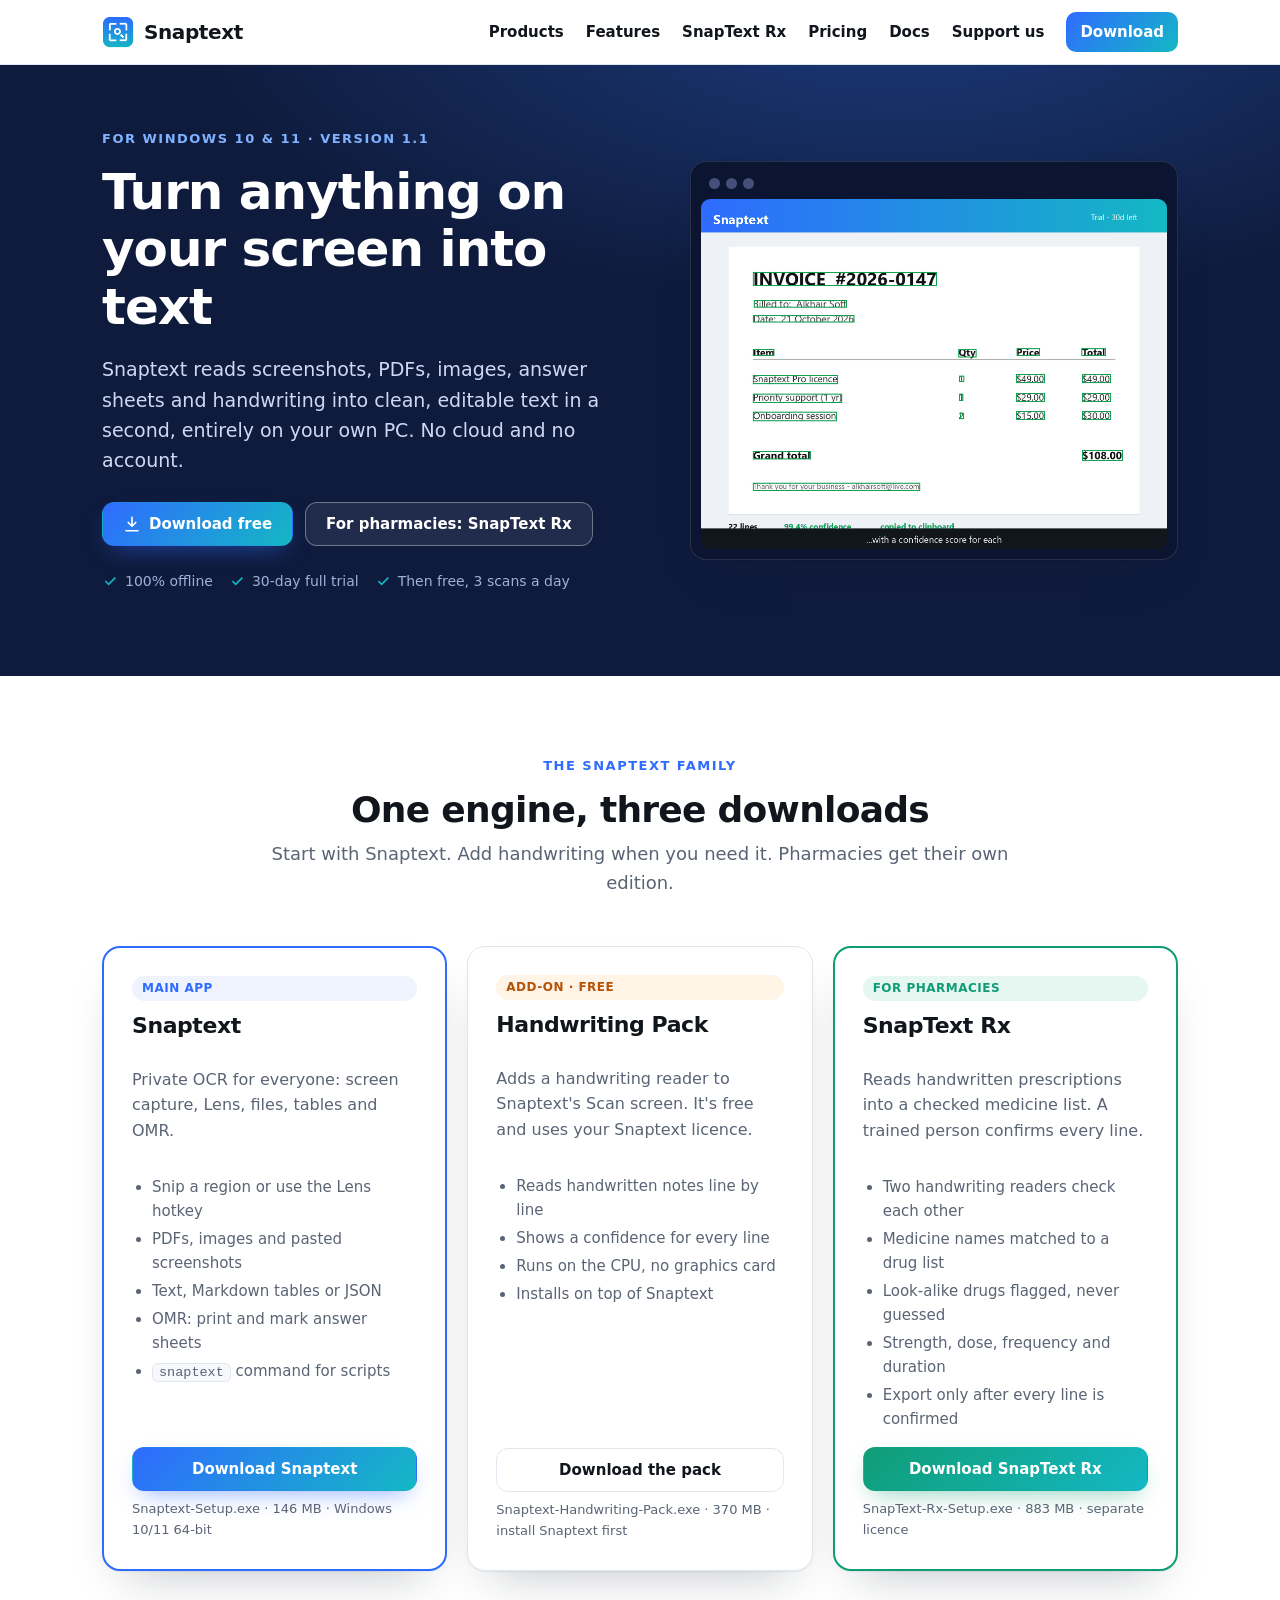
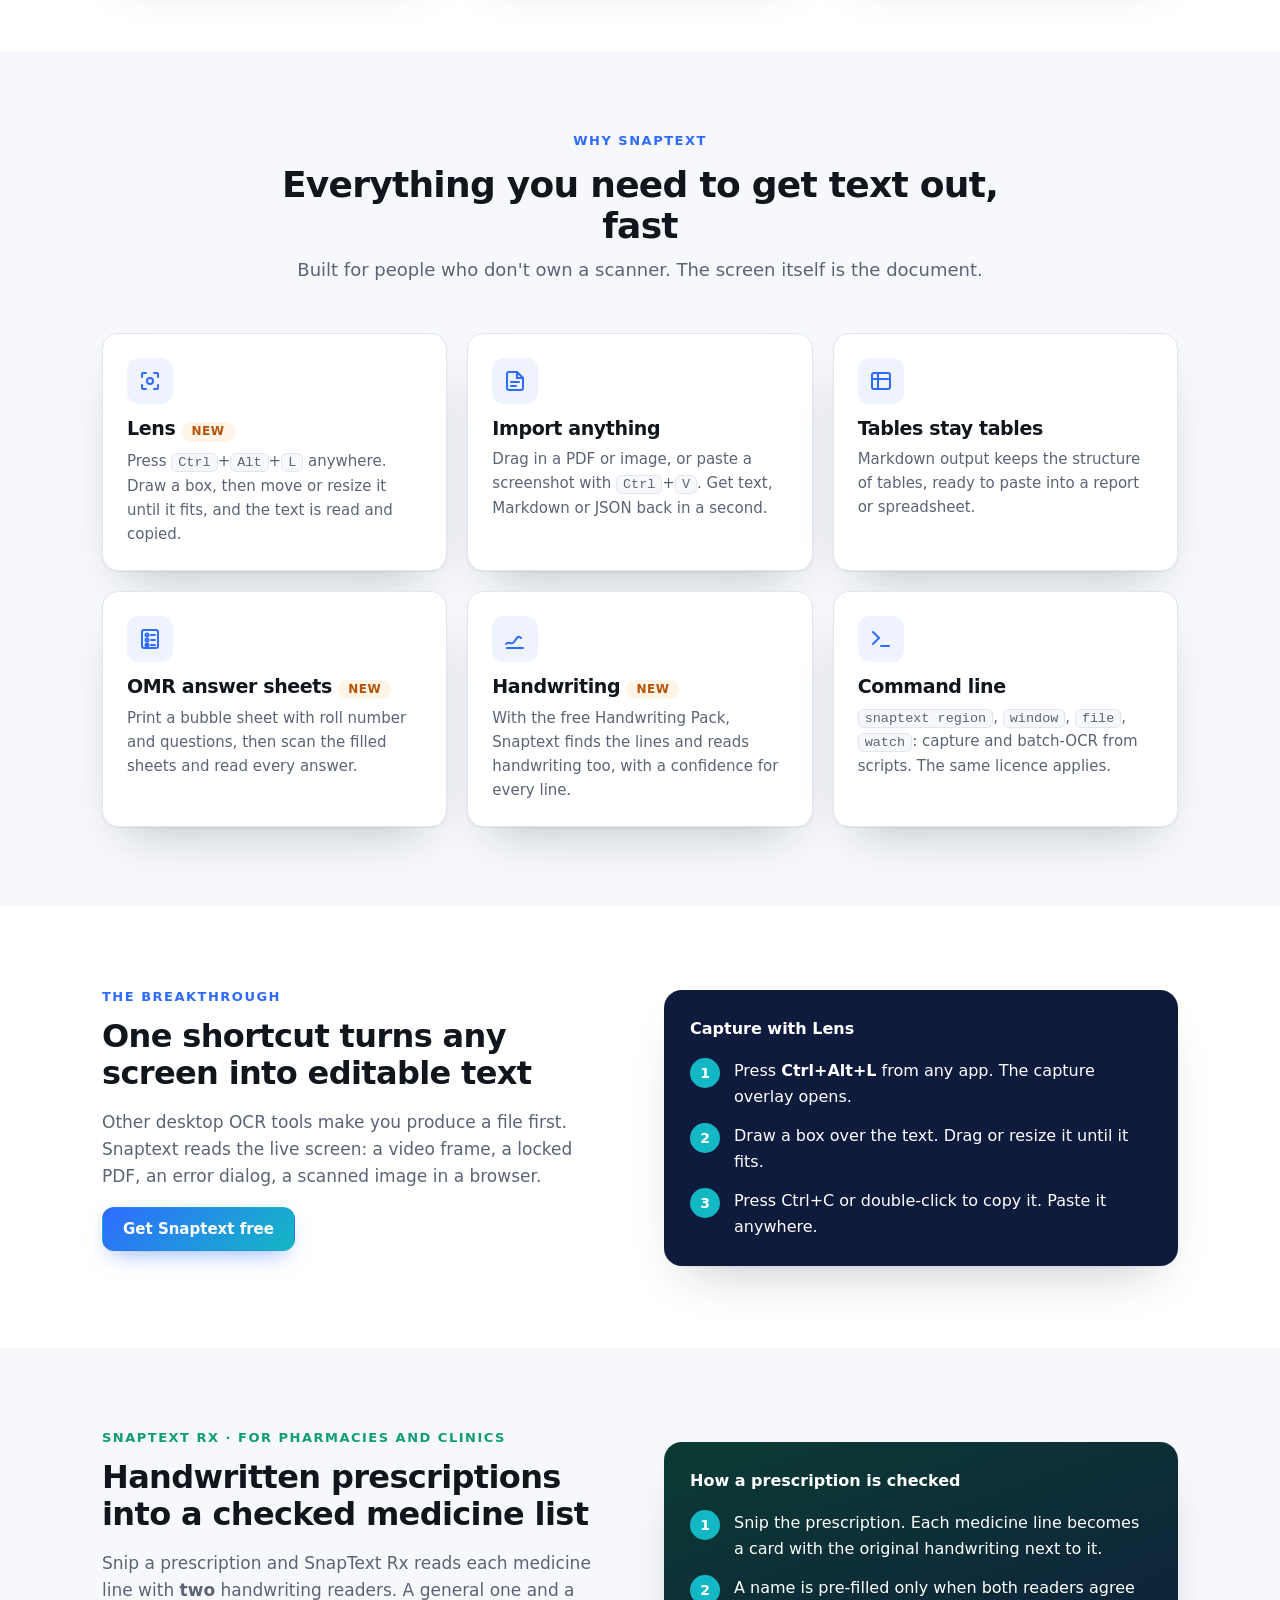
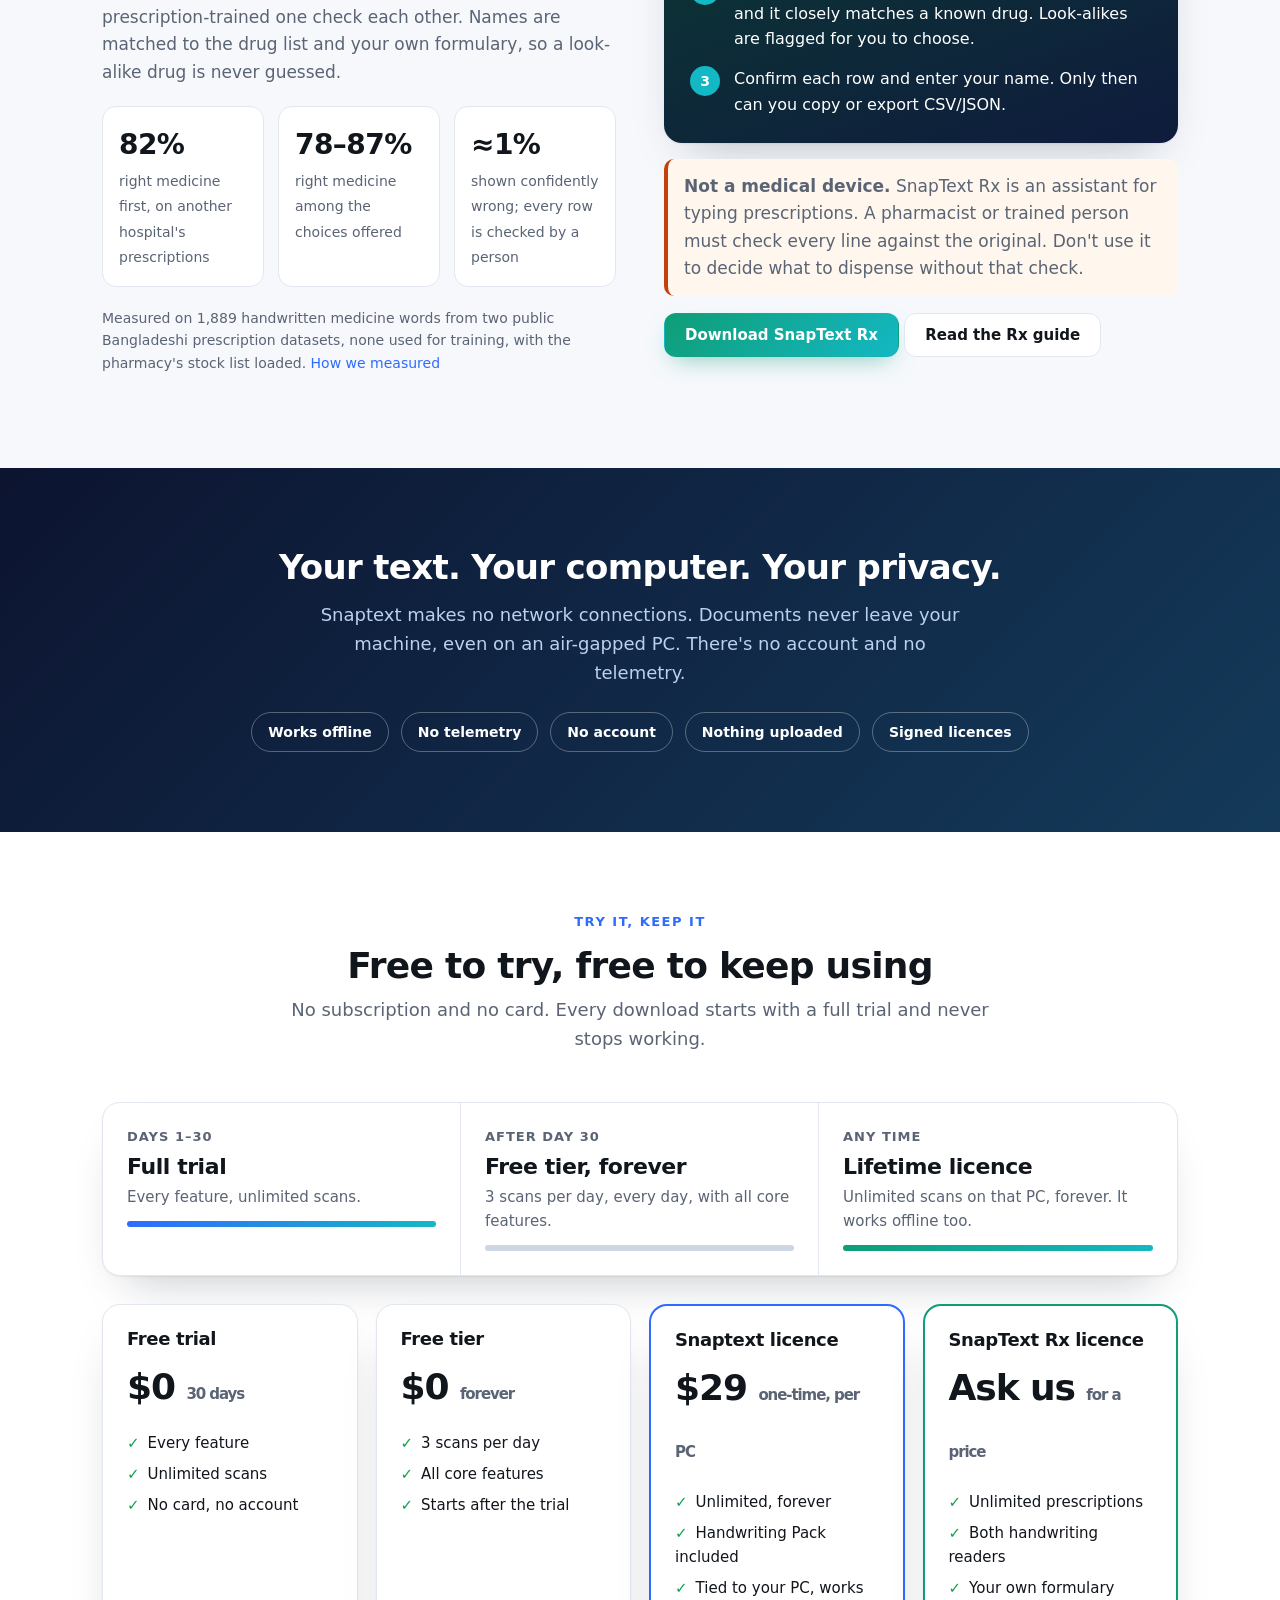
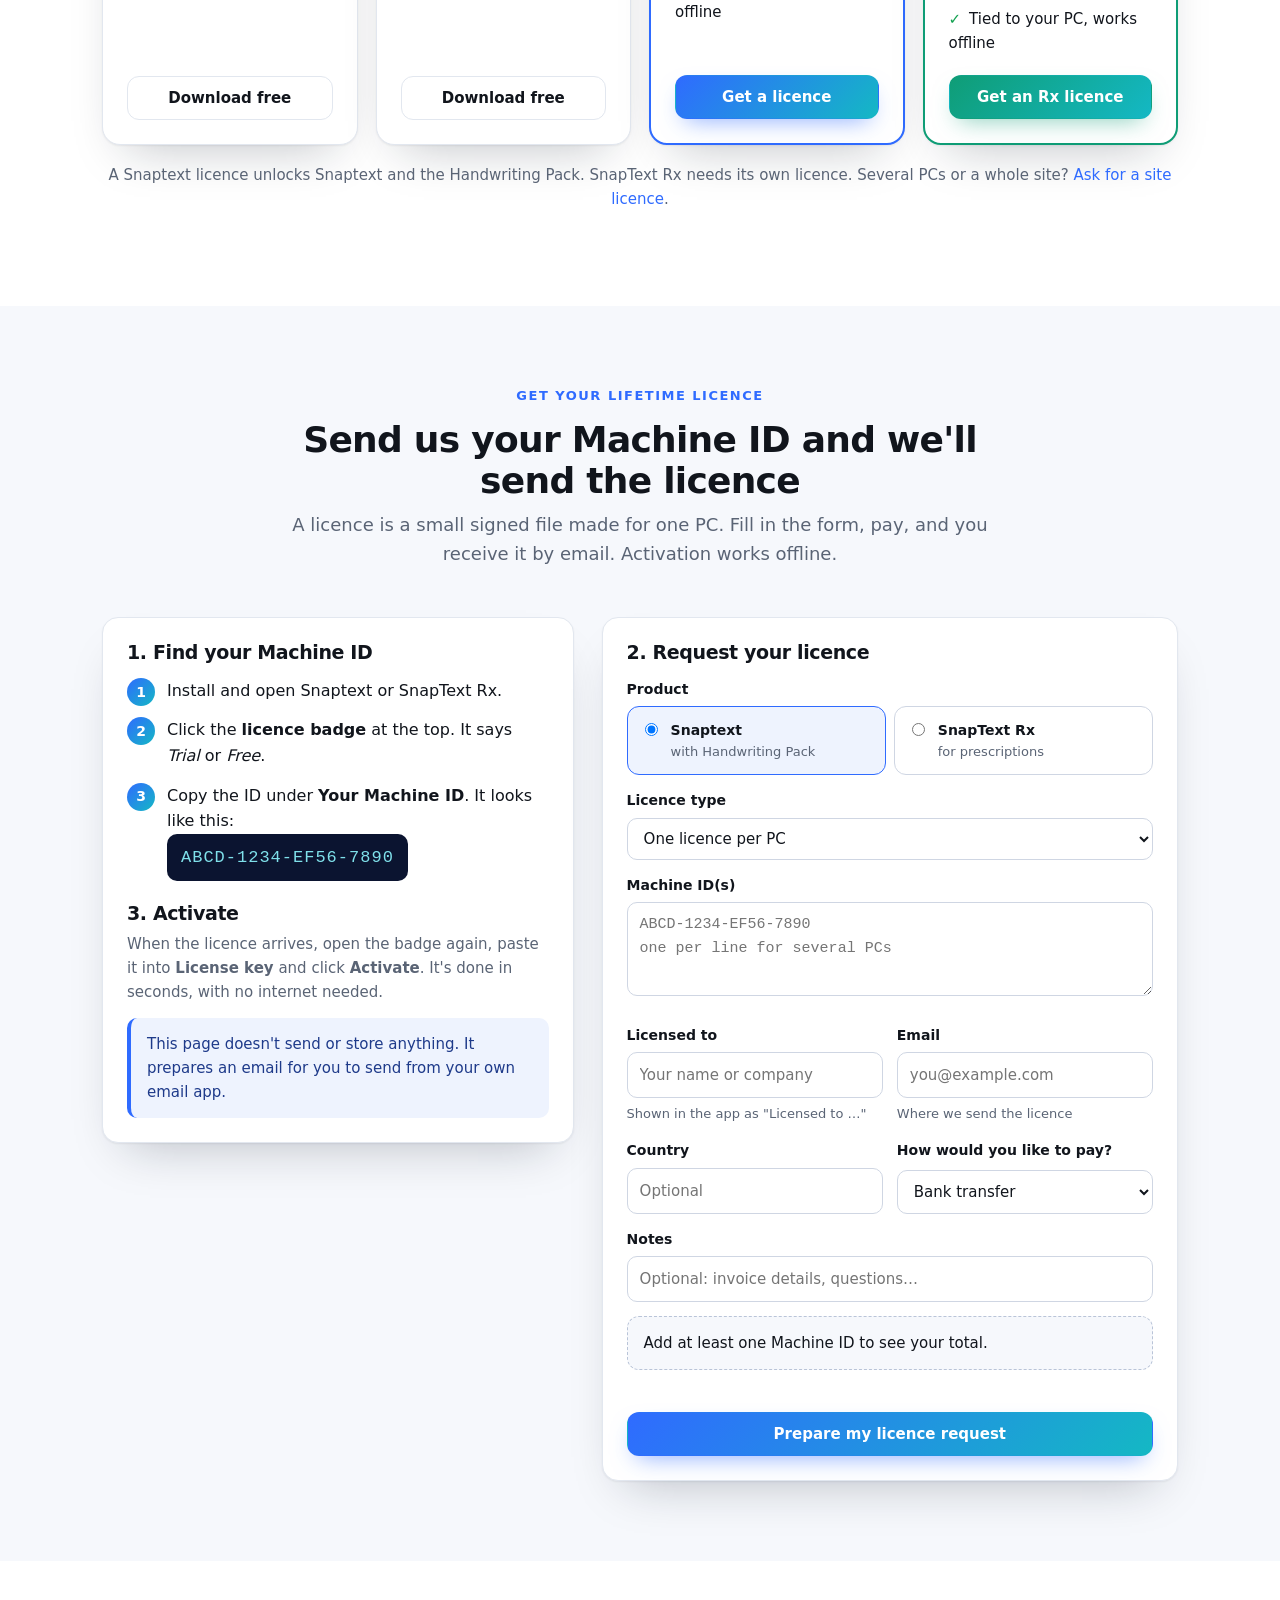
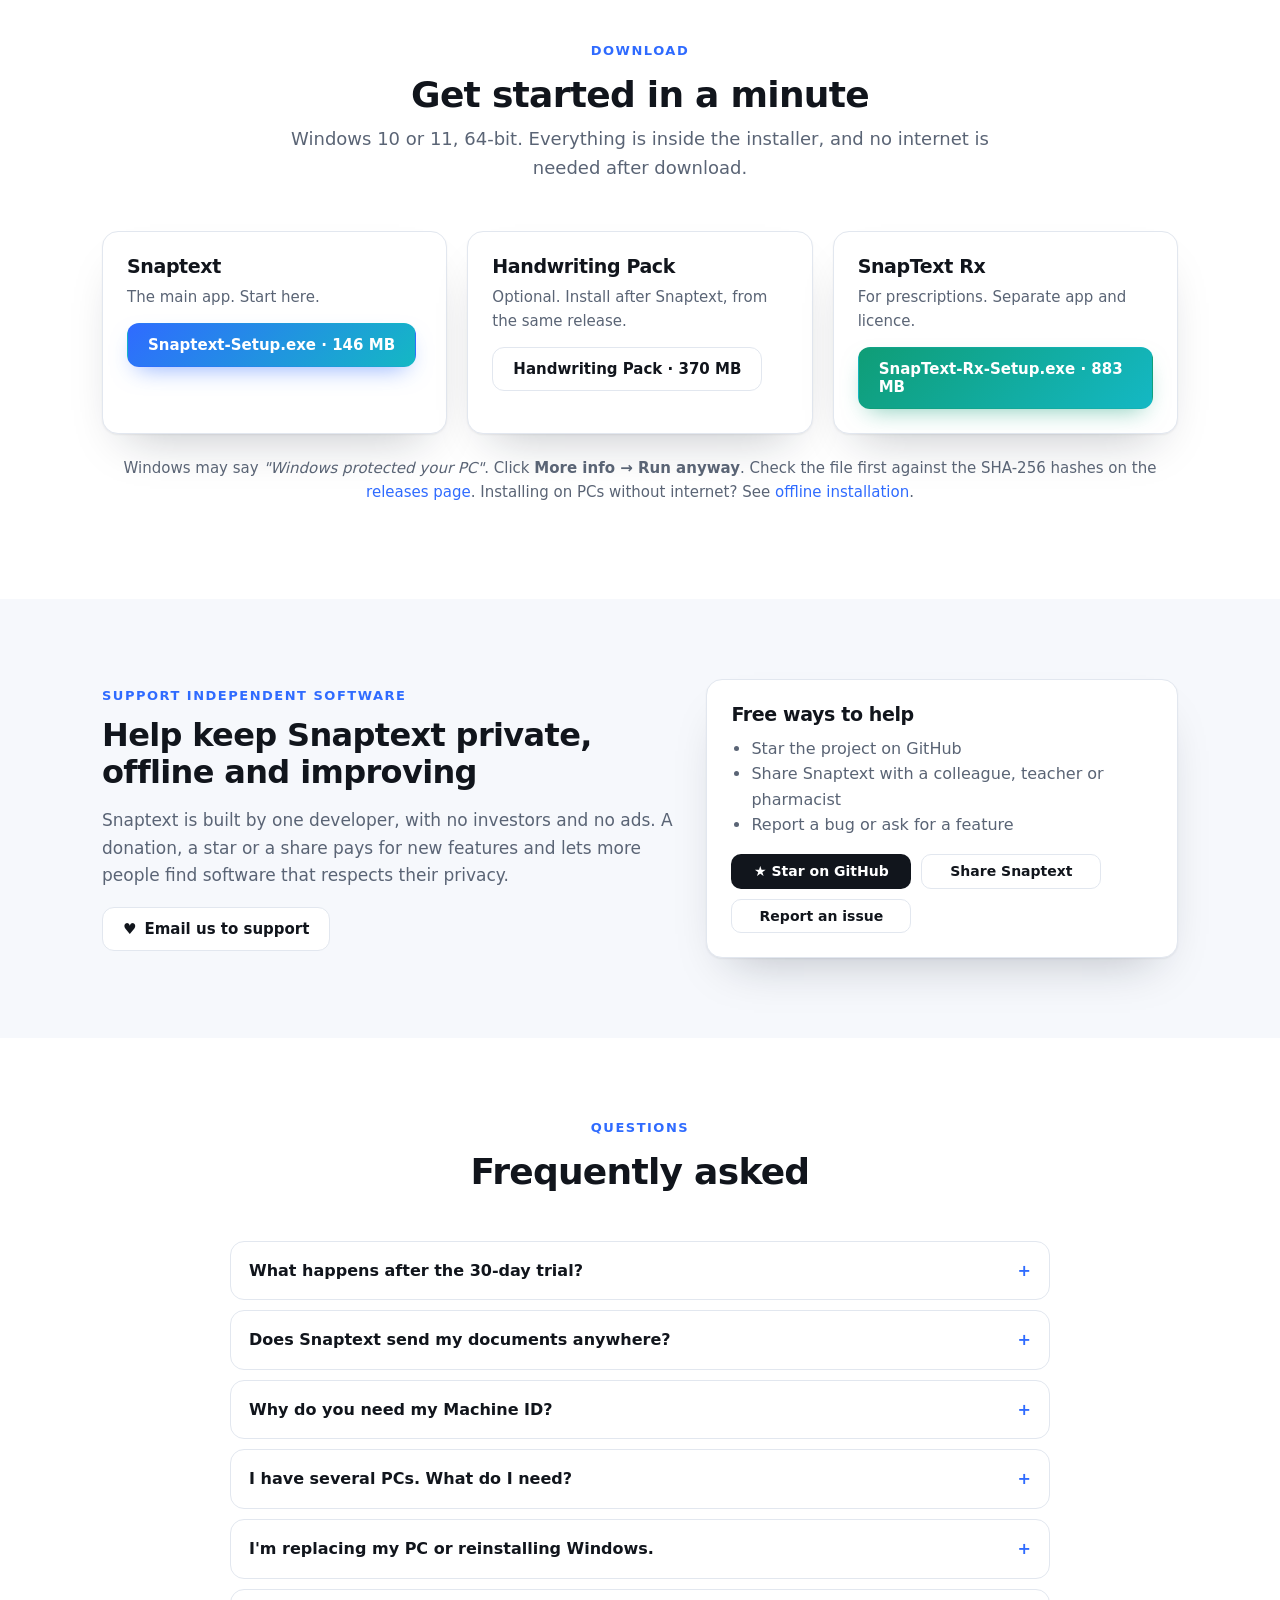
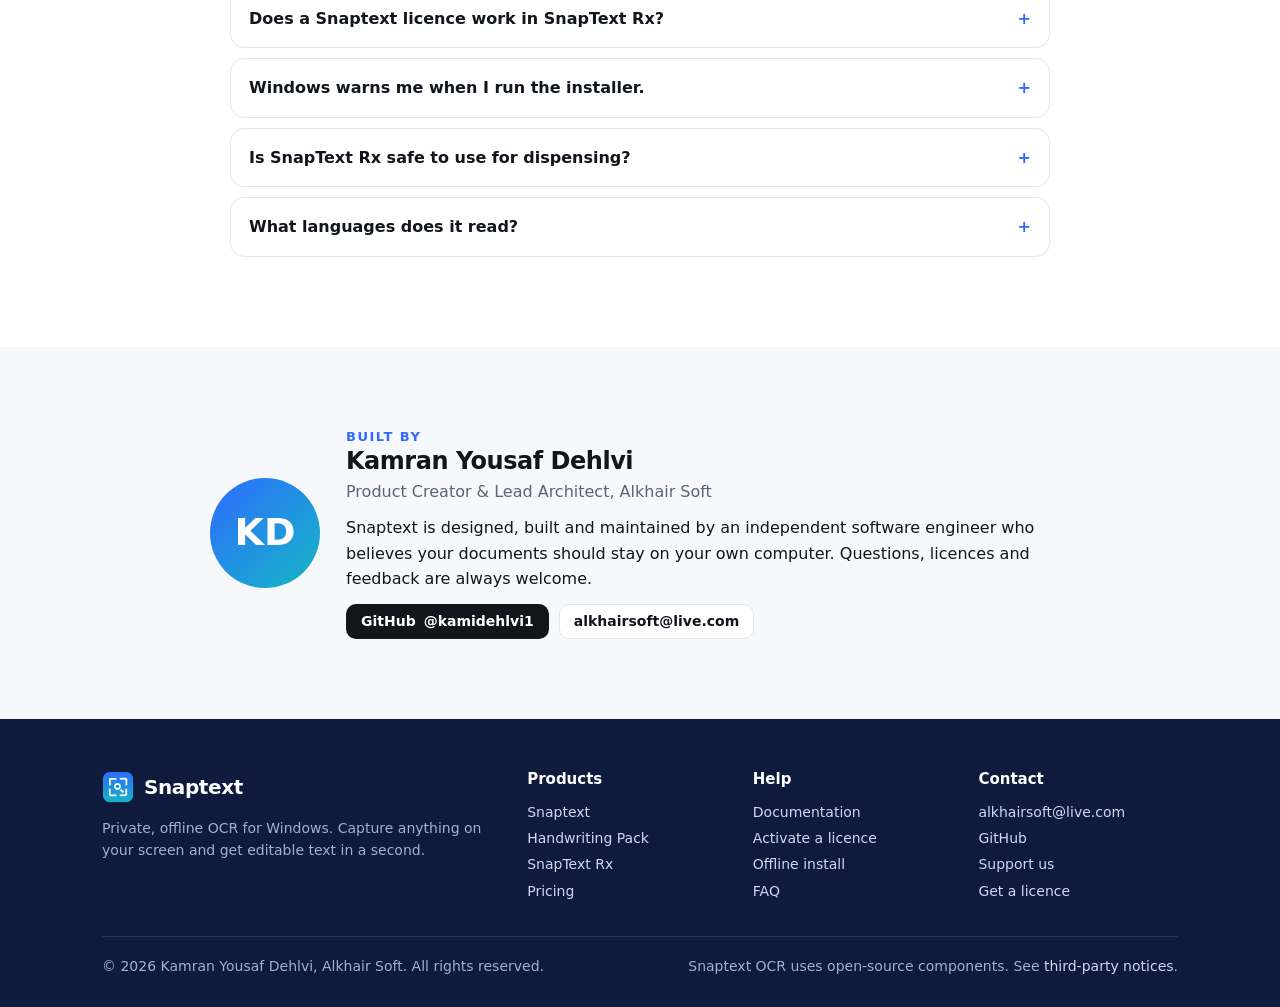
==== index.html @ 280b3de2 "Snaptext website: products, documentation, licence requests, downloads" ====
<!doctype html>
<html lang="en">
<head>
<meta charset="utf-8">
<meta name="viewport" content="width=device-width, initial-scale=1">
<title>Snaptext — Private, offline OCR for Windows | Lens, OMR, handwriting &amp; SnapText Rx</title>
<meta name="description" content="Snaptext turns anything on your screen into text, completely offline. Lens capture, PDF and image OCR, OMR answer sheets, handwriting, and SnapText Rx for handwritten prescriptions. 30-day free trial, then free forever at 3 scans a day.">
<meta name="keywords" content="offline OCR, Windows OCR, screen OCR, screenshot to text, OMR software, handwriting OCR, prescription OCR, pharmacy, Snaptext">
<meta name="author" content="Kamran Yousaf Dehlvi, Alkhair Soft">
<link rel="canonical" href="https://kamidehlvi1.github.io/snaptext/">
<meta property="og:type" content="website">
<meta property="og:title" content="Snaptext — Private, offline OCR for Windows">
<meta property="og:description" content="Capture anything on your screen and get editable text in a second. 100% on your PC. Free to try.">
<meta property="og:image" content="https://kamidehlvi1.github.io/snaptext/assets/snaptext.png">
<meta property="og:url" content="https://kamidehlvi1.github.io/snaptext/">
<meta name="twitter:card" content="summary">
<meta name="theme-color" content="#0f1b3d">
<link rel="icon" href="assets/snaptext.png">
<link rel="stylesheet" href="assets/site.css?v=1.1.0">
<script type="application/ld+json">
{"@context":"https://schema.org","@type":"SoftwareApplication","name":"Snaptext",
 "operatingSystem":"Windows 10, Windows 11","applicationCategory":"BusinessApplication",
 "description":"Private, offline OCR for Windows: screen capture, Lens, PDF and image OCR, OMR answer sheets and handwriting.",
 "offers":[{"@type":"Offer","price":"0","priceCurrency":"USD","description":"30-day trial, then 3 scans per day free"},
           {"@type":"Offer","price":"29","priceCurrency":"USD","description":"Lifetime licence for one PC"}],
 "author":{"@type":"Person","name":"Kamran Yousaf Dehlvi","email":"alkhairsoft@live.com"},
 "publisher":{"@type":"Organization","name":"Alkhair Soft"}}
</script>
<script src="assets/site.js?v=1.1.0" defer></script>
</head>
<body>

<nav class="top">
  <div class="wrap">
    <a class="brand" href="#top"><img src="assets/snaptext.png" alt="">Snaptext</a>
    <button class="menu" aria-expanded="false" aria-label="Menu">Menu</button>
    <div class="links">
      <a href="#products">Products</a>
      <a href="#features">Features</a>
      <a href="#rx">SnapText Rx</a>
      <a href="#pricing">Pricing</a>
      <a href="docs.html">Docs</a>
      <a href="#support">Support us</a>
      <a class="cta" href="#download">Download</a>
    </div>
  </div>
</nav>

<header class="hero" id="top">
  <div class="wrap">
    <div>
      <div class="eyebrow">For Windows 10 &amp; 11 · Version 1.1</div>
      <h1>Turn anything on your screen into text</h1>
      <p class="lead">Snaptext reads screenshots, PDFs, images, answer sheets and handwriting into clean, editable text in a second, entirely on your own PC. No cloud and no account.</p>
      <div class="cta-row">
        <a class="btn primary" data-dl="Snaptext-Setup.exe" href="#download">
          <svg viewBox="0 0 24 24" fill="none" stroke="currentColor" stroke-width="2.2" stroke-linecap="round" stroke-linejoin="round"><path d="M12 3v12m0 0l-5-5m5 5l5-5M4 21h16"/></svg>
          Download free</a>
        <a class="btn ghost" href="#rx">For pharmacies: SnapText Rx</a>
      </div>
      <div class="chips">
        <span><svg viewBox="0 0 24 24" fill="none" stroke="currentColor" stroke-width="2.4"><path d="M5 12l5 5L20 7"/></svg>100% offline</span>
        <span><svg viewBox="0 0 24 24" fill="none" stroke="currentColor" stroke-width="2.4"><path d="M5 12l5 5L20 7"/></svg>30-day full trial</span>
        <span><svg viewBox="0 0 24 24" fill="none" stroke="currentColor" stroke-width="2.4"><path d="M5 12l5 5L20 7"/></svg>Then free, 3 scans a day</span>
      </div>
    </div>
    <div class="device rv">
      <div class="bar"><i></i><i></i><i></i></div>
      <img src="assets/demo.gif" alt="Snaptext reading a screen region into text" width="560" height="350">
    </div>
  </div>
</header>

<!-- ============================== PRODUCTS ============================== -->
<section id="products">
  <div class="wrap">
    <div class="head rv">
      <div class="eyebrow">The Snaptext family</div>
      <h2>One engine, three downloads</h2>
      <p>Start with Snaptext. Add handwriting when you need it. Pharmacies get their own edition.</p>
    </div>
    <div class="products">
      <div class="product main rv">
        <span class="tag">Main app</span>
        <h3>Snaptext</h3>
        <p class="muted">Private OCR for everyone: screen capture, Lens, files, tables and OMR.</p>
        <ul>
          <li>Snip a region or use the Lens hotkey</li>
          <li>PDFs, images and pasted screenshots</li>
          <li>Text, Markdown tables or JSON</li>
          <li>OMR: print and mark answer sheets</li>
          <li><code>snaptext</code> command for scripts</li>
        </ul>
        <div class="foot">
          <a class="btn primary" data-dl="Snaptext-Setup.exe" href="#download">Download Snaptext</a>
          <span class="meta">Snaptext-Setup.exe · 146 MB · Windows 10/11 64-bit</span>
        </div>
      </div>
      <div class="product rv">
        <span class="tag new">Add-on · free</span>
        <h3>Handwriting Pack</h3>
        <p class="muted">Adds a handwriting reader to Snaptext's Scan screen. It's free and uses your Snaptext licence.</p>
        <ul>
          <li>Reads handwritten notes line by line</li>
          <li>Shows a confidence for every line</li>
          <li>Runs on the CPU, no graphics card</li>
          <li>Installs on top of Snaptext</li>
        </ul>
        <div class="foot">
          <a class="btn line" data-dl="Snaptext-Handwriting-Pack.exe" href="#download">Download the pack</a>
          <span class="meta">Snaptext-Handwriting-Pack.exe · 370 MB · install Snaptext first</span>
        </div>
      </div>
      <div class="product rxp rv">
        <span class="tag rx">For pharmacies</span>
        <h3>SnapText Rx</h3>
        <p class="muted">Reads handwritten prescriptions into a checked medicine list. A trained person confirms every line.</p>
        <ul>
          <li>Two handwriting readers check each other</li>
          <li>Medicine names matched to a drug list</li>
          <li>Look-alike drugs flagged, never guessed</li>
          <li>Strength, dose, frequency and duration</li>
          <li>Export only after every line is confirmed</li>
        </ul>
        <div class="foot">
          <a class="btn rx" data-dl="SnapText-Rx-Setup.exe" href="#download">Download SnapText Rx</a>
          <span class="meta">SnapText-Rx-Setup.exe · 883 MB · separate licence</span>
        </div>
      </div>
    </div>
  </div>
</section>

<!-- ============================== FEATURES ============================== -->
<section id="features" class="soft">
  <div class="wrap">
    <div class="head rv">
      <div class="eyebrow">Why Snaptext</div>
      <h2>Everything you need to get text out, fast</h2>
      <p>Built for people who don't own a scanner. The screen itself is the document.</p>
    </div>
    <div class="grid3">
      <div class="card rv"><div class="ic"><svg viewBox="0 0 24 24" fill="none" stroke="currentColor" stroke-width="2" stroke-linecap="round"><path d="M4 8V5a1 1 0 011-1h3M16 4h3a1 1 0 011 1v3M20 16v3a1 1 0 01-1 1h-3M8 20H5a1 1 0 01-1-1v-3"/><circle cx="12" cy="12" r="3"/></svg></div>
        <h3>Lens <span class="tag new">New</span></h3><p>Press <kbd>Ctrl</kbd>+<kbd>Alt</kbd>+<kbd>L</kbd> anywhere. Draw a box, then move or resize it until it fits, and the text is read and copied.</p></div>
      <div class="card rv"><div class="ic"><svg viewBox="0 0 24 24" fill="none" stroke="currentColor" stroke-width="2" stroke-linecap="round"><path d="M14 3H6a2 2 0 00-2 2v14a2 2 0 002 2h12a2 2 0 002-2V9z"/><path d="M14 3v6h6M8 13h8M8 17h5"/></svg></div>
        <h3>Import anything</h3><p>Drag in a PDF or image, or paste a screenshot with <kbd>Ctrl</kbd>+<kbd>V</kbd>. Get text, Markdown or JSON back in a second.</p></div>
      <div class="card rv"><div class="ic"><svg viewBox="0 0 24 24" fill="none" stroke="currentColor" stroke-width="2" stroke-linecap="round"><rect x="3" y="4" width="18" height="16" rx="2"/><path d="M3 10h18M9 4v16"/></svg></div>
        <h3>Tables stay tables</h3><p>Markdown output keeps the structure of tables, ready to paste into a report or spreadsheet.</p></div>
      <div class="card rv"><div class="ic"><svg viewBox="0 0 24 24" fill="none" stroke="currentColor" stroke-width="2" stroke-linecap="round"><rect x="4" y="3" width="16" height="18" rx="2"/><circle cx="9" cy="8" r="1.5"/><circle cx="9" cy="13" r="1.5"/><circle cx="9" cy="18" r="1.5" fill="currentColor"/><path d="M13 8h4M13 13h4M13 18h4"/></svg></div>
        <h3>OMR answer sheets <span class="tag new">New</span></h3><p>Print a bubble sheet with roll number and questions, then scan the filled sheets and read every answer.</p></div>
      <div class="card rv"><div class="ic"><svg viewBox="0 0 24 24" fill="none" stroke="currentColor" stroke-width="2" stroke-linecap="round"><path d="M3 17c3-4 5 2 8-2s4-7 7-4M4 21h16"/></svg></div>
        <h3>Handwriting <span class="tag new">New</span></h3><p>With the free Handwriting Pack, Snaptext finds the lines and reads handwriting too, with a confidence for every line.</p></div>
      <div class="card rv"><div class="ic"><svg viewBox="0 0 24 24" fill="none" stroke="currentColor" stroke-width="2" stroke-linecap="round"><path d="M4 17l6-6-6-6M12 19h8"/></svg></div>
        <h3>Command line</h3><p><code>snaptext region</code>, <code>window</code>, <code>file</code>, <code>watch</code>: capture and batch-OCR from scripts. The same licence applies.</p></div>
    </div>
  </div>
</section>

<!-- ============================== LENS ============================== -->
<section>
  <div class="wrap split">
    <div class="rv">
      <div class="eyebrow">The breakthrough</div>
      <h2>One shortcut turns any screen into editable text</h2>
      <p>Other desktop OCR tools make you produce a file first. Snaptext reads the live screen: a video frame, a locked PDF, an error dialog, a scanned image in a browser.</p>
      <p><a class="btn primary" data-dl="Snaptext-Setup.exe" href="#download">Get Snaptext free</a></p>
    </div>
    <div class="panel rv">
      <strong>Capture with Lens</strong>
      <ol class="steps">
        <li><span class="n">1</span><span>Press <b>Ctrl+Alt+L</b> from any app. The capture overlay opens.</span></li>
        <li><span class="n">2</span><span>Draw a box over the text. Drag or resize it until it fits.</span></li>
        <li><span class="n">3</span><span>Press Ctrl+C or double-click to copy it. Paste it anywhere.</span></li>
      </ol>
    </div>
  </div>
</section>

<!-- ============================== RX ============================== -->
<section id="rx" class="soft">
  <div class="wrap split">
    <div class="rv">
      <div class="eyebrow rx">SnapText Rx · for pharmacies and clinics</div>
      <h2>Handwritten prescriptions into a checked medicine list</h2>
      <p>Snip a prescription and SnapText Rx reads each medicine line with <b>two</b> handwriting readers. A general one and a prescription-trained one check each other. Names are matched to the drug list and your own formulary, so a look-alike drug is never guessed.</p>
      <div class="stats">
        <div class="stat"><b>82%</b><span>right medicine first, on another hospital's prescriptions</span></div>
        <div class="stat"><b>78–87%</b><span>right medicine among the choices offered</span></div>
        <div class="stat"><b>≈1%</b><span>shown confidently wrong; every row is checked by a person</span></div>
      </div>
      <p class="muted" style="font-size:14px">Measured on 1,889 handwritten medicine words from two public Bangladeshi prescription datasets, none used for training, with the pharmacy's stock list loaded. <a href="docs.html#rx-accuracy">How we measured</a></p>
    </div>
    <div class="rv">
      <div class="panel rx">
        <strong>How a prescription is checked</strong>
        <ol class="steps">
          <li><span class="n">1</span><span>Snip the prescription. Each medicine line becomes a card with the original handwriting next to it.</span></li>
          <li><span class="n">2</span><span>A name is pre-filled only when both readers agree and it closely matches a known drug. Look-alikes are flagged for you to choose.</span></li>
          <li><span class="n">3</span><span>Confirm each row and enter your name. Only then can you copy or export CSV/JSON.</span></li>
        </ol>
      </div>
      <p class="notice" style="margin-top:16px"><b>Not a medical device.</b> SnapText Rx is an assistant for typing prescriptions. A pharmacist or trained person must check every line against the original. Don't use it to decide what to dispense without that check.</p>
      <p><a class="btn rx" data-dl="SnapText-Rx-Setup.exe" href="#download">Download SnapText Rx</a>
         <a class="btn line" href="docs.html#rx">Read the Rx guide</a></p>
    </div>
  </div>
</section>

<!-- ============================== PRIVACY ============================== -->
<section class="band">
  <div class="wrap rv">
    <h2>Your text. Your computer. Your privacy.</h2>
    <p>Snaptext makes no network connections. Documents never leave your machine, even on an air-gapped PC. There's no account and no telemetry.</p>
    <div class="row"><span class="pill">Works offline</span><span class="pill">No telemetry</span><span class="pill">No account</span><span class="pill">Nothing uploaded</span><span class="pill">Signed licences</span></div>
  </div>
</section>

<!-- ============================== HOW LICENSING WORKS ============================== -->
<section id="pricing">
  <div class="wrap">
    <div class="head rv">
      <div class="eyebrow">Try it, keep it</div>
      <h2>Free to try, free to keep using</h2>
      <p>No subscription and no card. Every download starts with a full trial and never stops working.</p>
    </div>
    <div class="timeline rv">
      <div><div class="when">Days 1–30</div><h3>Full trial</h3><p>Every feature, unlimited scans.</p><div class="bar" style="background:var(--grad)"></div></div>
      <div><div class="when">After day 30</div><h3>Free tier, forever</h3><p>3 scans per day, every day, with all core features.</p><div class="bar" style="background:#cfd6e3"></div></div>
      <div><div class="when">Any time</div><h3>Lifetime licence</h3><p>Unlimited scans on that PC, forever. It works offline too.</p><div class="bar" style="background:var(--gradrx)"></div></div>
    </div>

    <div class="price" style="margin-top:28px">
      <div class="tier rv"><h3>Free trial</h3><div class="amt">$0 <small>30 days</small></div>
        <ul><li>Every feature</li><li>Unlimited scans</li><li>No card, no account</li></ul>
        <a class="btn line" data-dl="Snaptext-Setup.exe" href="#download">Download free</a></div>
      <div class="tier rv"><h3>Free tier</h3><div class="amt">$0 <small>forever</small></div>
        <ul><li>3 scans per day</li><li>All core features</li><li>Starts after the trial</li></ul>
        <a class="btn line" data-dl="Snaptext-Setup.exe" href="#download">Download free</a></div>
      <div class="tier featured rv"><h3>Snaptext licence</h3><div class="amt" data-price="snaptext"></div>
        <ul><li>Unlimited, forever</li><li>Handwriting Pack included</li><li>Tied to your PC, works offline</li></ul>
        <a class="btn primary" data-buy="snaptext" href="#licence">Get a licence</a></div>
      <div class="tier rxt rv"><h3>SnapText Rx licence</h3><div class="amt" data-price="snaptext-rx"></div>
        <ul><li>Unlimited prescriptions</li><li>Both handwriting readers</li><li>Your own formulary</li><li>Tied to your PC, works offline</li></ul>
        <a class="btn rx" data-buy="snaptext-rx" href="#licence">Get an Rx licence</a></div>
    </div>
    <p class="center muted" style="margin-top:18px;font-size:15px">A Snaptext licence unlocks Snaptext and the Handwriting Pack. SnapText Rx needs its own licence. Several PCs or a whole site? <a href="#licence">Ask for a site licence</a>.</p>
  </div>
</section>

<!-- ============================== LICENCE REQUEST ============================== -->
<section id="licence" class="soft">
  <div class="wrap">
    <div class="head rv">
      <div class="eyebrow">Get your lifetime licence</div>
      <h2>Send us your Machine ID and we'll send the licence</h2>
      <p>A licence is a small signed file made for one PC. Fill in the form, pay, and you receive it by email. Activation works offline.</p>
    </div>
    <div class="lic">
      <div class="card rv">
        <h3>1. Find your Machine ID</h3>
        <ol class="howid">
          <li>Install and open Snaptext or SnapText Rx.</li>
          <li>Click the <b>licence badge</b> at the top. It says <i>Trial</i> or <i>Free</i>.</li>
          <li>Copy the ID under <b>Your Machine ID</b>. It looks like this:<br><span class="mid">ABCD-1234-EF56-7890</span></li>
        </ol>
        <h3 style="margin-top:22px">3. Activate</h3>
        <p>When the licence arrives, open the badge again, paste it into <b>License key</b> and click <b>Activate</b>. It's done in seconds, with no internet needed.</p>
        <p class="notice info" style="margin-top:14px">This page doesn't send or store anything. It prepares an email for you to send from your own email app.</p>
      </div>

      <div class="card rv">
        <h3>2. Request your licence</h3>
        <form class="req" novalidate style="margin-top:14px">
          <div class="field">
            <label>Product</label>
            <div class="seg">
              <label><input type="radio" name="product" value="snaptext" checked><span>Snaptext<small>with Handwriting Pack</small></span></label>
              <label><input type="radio" name="product" value="snaptext-rx"><span>SnapText Rx<small>for prescriptions</small></span></label>
            </div>
          </div>
          <div class="field">
            <label for="plan">Licence type</label>
            <select id="plan"><option value="single">One licence per PC</option><option value="site">Site licence (many PCs, organisation)</option></select>
          </div>
          <div class="field">
            <label for="ids">Machine ID(s)</label>
            <textarea id="ids" rows="3" placeholder="ABCD-1234-EF56-7890&#10;one per line for several PCs" spellcheck="false" autocomplete="off"></textarea>
            <div class="ids" id="id-chips" aria-live="polite"></div>
          </div>
          <div class="row2">
            <div class="field"><label for="lname">Licensed to</label><input id="lname" placeholder="Your name or company" autocomplete="organization"><span class="hint">Shown in the app as "Licensed to …"</span></div>
            <div class="field"><label for="lemail">Email</label><input id="lemail" type="email" placeholder="you@example.com" autocomplete="email"><span class="hint">Where we send the licence</span></div>
          </div>
          <div class="row2">
            <div class="field"><label for="lcountry">Country</label><input id="lcountry" placeholder="Optional" autocomplete="country-name"></div>
            <div class="field"><label for="lpay">How would you like to pay?</label>
              <select id="lpay"><option>Bank transfer</option><option>Mobile wallet (JazzCash / Easypaisa)</option><option>PayPal</option><option>Card (we'll send a payment link)</option><option>Other — tell us in the notes</option></select></div>
          </div>
          <div class="field"><label for="lnotes">Notes</label><input id="lnotes" placeholder="Optional: invoice details, questions…"></div>
          <div class="quote" id="quote" aria-live="polite"></div>
          <div class="err" id="req-err" role="alert"></div>
          <button class="btn primary" type="submit">Prepare my licence request</button>
        </form>

        <div class="out" id="req-out" style="margin-top:16px">
          <p class="ok-msg">Your request <span id="req-ref"></span> is ready. Send it to <span class="to-addr"></span>:</p>
          <pre id="req-text"></pre>
          <div class="actions">
            <a class="btn primary small" id="req-mail" href="#">Open in my email app</a>
            <button class="btn line small" id="req-copy" type="button">Copy request</button>
            <button class="btn line small" id="req-save" type="button">Save as text file</button>
          </div>
          <p class="muted" style="font-size:14px;margin:12px 0 0">Using webmail or an offline PC? Copy or save the request and email it from any computer. We reply with payment details, and the licence file follows once payment is received.</p>
        </div>
      </div>
    </div>
  </div>
</section>

<!-- ============================== DOWNLOAD ============================== -->
<section id="download">
  <div class="wrap">
    <div class="head rv">
      <div class="eyebrow">Download</div>
      <h2>Get started in a minute</h2>
      <p>Windows 10 or 11, 64-bit. Everything is inside the installer, and no internet is needed after download.</p>
    </div>
    <div class="grid3">
      <div class="card rv"><h3>Snaptext</h3><p>The main app. Start here.</p><p style="margin-top:14px"><a class="btn primary" data-dl="Snaptext-Setup.exe" href="#">Snaptext-Setup.exe · 146 MB</a></p></div>
      <div class="card rv"><h3>Handwriting Pack</h3><p>Optional. Install after Snaptext, from the same release.</p><p style="margin-top:14px"><a class="btn line" data-dl="Snaptext-Handwriting-Pack.exe" href="#">Handwriting Pack · 370 MB</a></p></div>
      <div class="card rv"><h3>SnapText Rx</h3><p>For prescriptions. Separate app and licence.</p><p style="margin-top:14px"><a class="btn rx" data-dl="SnapText-Rx-Setup.exe" href="#">SnapText-Rx-Setup.exe · 883 MB</a></p></div>
    </div>
    <p class="center muted" style="margin-top:22px;font-size:15px">
      Windows may say <i>"Windows protected your PC"</i>. Click <b>More info → Run anyway</b>. Check the file first against the SHA-256 hashes on the <a data-gh="releases" href="#">releases page</a>.
      Installing on PCs without internet? See <a href="docs.html#offline">offline installation</a>.
    </p>
  </div>
</section>

<!-- ============================== SUPPORT ============================== -->
<section id="support" class="soft">
  <div class="wrap donate">
    <div class="rv">
      <div class="eyebrow">Support independent software</div>
      <h2 style="font-size:32px;font-weight:800;margin:10px 0 12px">Help keep Snaptext private, offline and improving</h2>
      <p class="muted" style="font-size:17px">Snaptext is built by one developer, with no investors and no ads. A donation, a star or a share pays for new features and lets more people find software that respects their privacy.</p>
      <div class="dbtns" id="donate-btns"></div>
    </div>
    <div class="card rv">
      <h3>Free ways to help</h3>
      <ul style="color:var(--muted);padding-left:20px;margin:10px 0 16px">
        <li>Star the project on GitHub</li>
        <li>Share Snaptext with a colleague, teacher or pharmacist</li>
        <li>Report a bug or ask for a feature</li>
      </ul>
      <div class="dbtns" style="margin-top:0">
        <a class="btn dark small" data-gh="repo" href="#" target="_blank" rel="noopener">★ Star on GitHub</a>
        <button class="btn line small" data-share type="button">Share Snaptext</button>
        <a class="btn line small" data-gh="issues" href="#" target="_blank" rel="noopener">Report an issue</a>
      </div>
    </div>
  </div>
</section>

<!-- ============================== FAQ ============================== -->
<section id="faq">
  <div class="wrap">
    <div class="head rv"><div class="eyebrow">Questions</div><h2>Frequently asked</h2></div>
    <div class="faq rv">
      <details><summary>What happens after the 30-day trial?</summary><p>Snaptext keeps working on the free tier with 3 scans a day, forever. A scan is one document or one capture. A licence removes the limit.</p></details>
      <details><summary>Does Snaptext send my documents anywhere?</summary><p>No. Snaptext makes no network connections: no cloud, no telemetry, no account. You can check this with your internet switched off.</p></details>
      <details><summary>Why do you need my Machine ID?</summary><p>Your licence is signed for one computer. The Machine ID is a one-way fingerprint of that PC and contains no personal data. Without it, we can't make a licence that activates offline.</p></details>
      <details><summary>I have several PCs. What do I need?</summary><p>Each PC needs its own licence. Paste all the Machine IDs into the form, one per line, or choose a site licence for an organisation.</p></details>
      <details><summary>I'm replacing my PC or reinstalling Windows.</summary><p>Reinstalling Snaptext keeps the same Machine ID. A new PC or a Windows reinstall gives a new ID. Email us the old and new IDs and we'll help you move your licence.</p></details>
      <details><summary>Does a Snaptext licence work in SnapText Rx?</summary><p>No. They are separate products with separate licences. The Handwriting Pack is included with Snaptext.</p></details>
      <details><summary>Windows warns me when I run the installer.</summary><p>The installers are not code-signed yet, so Windows SmartScreen shows "Windows protected your PC". Click <b>More info → Run anyway</b>. You can check each file against the SHA-256 hashes on the releases page.</p></details>
      <details><summary>Is SnapText Rx safe to use for dispensing?</summary><p>It's an assistant, not a medical device. It never silently changes a medicine name, it flags look-alike drugs, and it won't export until a person confirms every row. A pharmacist must always check the original prescription.</p></details>
      <details><summary>What languages does it read?</summary><p>Snaptext is built for printed English text. The Handwriting Pack and SnapText Rx are trained on English handwriting.</p></details>
    </div>
  </div>
</section>

<!-- ============================== ABOUT ============================== -->
<section id="about" class="soft">
  <div class="wrap">
    <div class="about rv">
      <div class="avatar"><span>KD</span><img alt="Kamran Yousaf Dehlvi on GitHub"></div>
      <div>
        <div class="eyebrow">Built by</div>
        <h3>Kamran Yousaf Dehlvi</h3>
        <p class="muted" style="margin:4px 0 0">Product Creator &amp; Lead Architect, Alkhair Soft</p>
        <p style="margin:10px 0 0">Snaptext is designed, built and maintained by an independent software engineer who believes your documents should stay on your own computer. Questions, licences and feedback are always welcome.</p>
        <div class="links">
          <a class="btn dark small" data-gh="profile" href="#" target="_blank" rel="noopener">GitHub <span data-gh-name></span></a>
          <a class="btn line small" data-mail="Snaptext" href="#"></a>
        </div>
      </div>
    </div>
  </div>
</section>

<footer>
  <div class="wrap">
    <div class="cols">
      <div><a class="brand" href="#top" style="color:#fff!important"><img src="assets/snaptext.png" alt="">Snaptext</a>
        <p>Private, offline OCR for Windows. Capture anything on your screen and get editable text in a second.</p></div>
      <div><h4>Products</h4><a href="#products">Snaptext</a><a href="#products">Handwriting Pack</a><a href="#rx">SnapText Rx</a><a href="#pricing">Pricing</a></div>
      <div><h4>Help</h4><a href="docs.html">Documentation</a><a href="docs.html#activate">Activate a licence</a><a href="docs.html#offline">Offline install</a><a href="#faq">FAQ</a></div>
      <div><h4>Contact</h4><a data-mail="Snaptext" href="#"></a><a data-gh="profile" href="#">GitHub</a><a href="#support">Support us</a><a href="#licence">Get a licence</a></div>
    </div>
    <div class="legal">
      <span>© <span class="yr"></span> Kamran Yousaf Dehlvi, Alkhair Soft. All rights reserved.</span>
      <span>Snaptext OCR uses open-source components. See <a href="downloads/THIRD-PARTY-NOTICES.txt" style="display:inline">third-party notices</a>.</span>
    </div>
  </div>
</footer>
</body>
</html>
---- assets/site.css ----
/* Snaptext website — shared styles for index.html and docs.html */
:root{
  --brand:#2f6bff; --brand2:#14b8c4; --rx:#0f9d76; --navy:#0f1b3d; --ink:#11151c; --muted:#5a6475;
  --line:#e2e7ef; --bg:#ffffff; --soft:#eef3fe; --soft2:#f6f8fc; --good:#12a150; --bad:#c2410c;
  --grad:linear-gradient(135deg,#2f6bff 0%,#14b8c4 100%);
  --gradrx:linear-gradient(135deg,#0f9d76 0%,#14b8c4 100%);
  --shadow:0 1px 2px rgba(16,24,40,.06),0 24px 48px -24px rgba(16,24,40,.28);
  --mono:ui-monospace,"Cascadia Code",Consolas,monospace;
}
*{box-sizing:border-box}
html{scroll-behavior:smooth}
body{margin:0;background:var(--bg);color:var(--ink);font:16px/1.6 "Inter","Segoe UI",system-ui,sans-serif;-webkit-font-smoothing:antialiased;overflow-x:hidden}
a{color:var(--brand);text-decoration:none}
a:hover{text-decoration:underline}
img{max-width:100%}
code,kbd{font-family:var(--mono);font-size:.9em;background:var(--soft2);border:1px solid var(--line);border-radius:6px;padding:1px 6px}
pre{font-family:var(--mono);font-size:14px;background:#0b1430;color:#dbe6ff;border-radius:12px;padding:16px 18px;overflow-x:auto;line-height:1.5}
pre code{background:none;border:0;padding:0;color:inherit}
.wrap{max-width:1120px;margin:0 auto;padding:0 16px}
@media(min-width:720px){.wrap{padding:0 22px}}
h1,h2,h3{line-height:1.15;letter-spacing:-.02em;margin:0}
section{padding:80px 0}
@media(max-width:720px){section{padding:56px 0}}
.eyebrow{font-size:13px;font-weight:800;letter-spacing:1.5px;text-transform:uppercase;color:var(--brand)}
.eyebrow.rx{color:var(--rx)}
.muted{color:var(--muted)}
.center{text-align:center}

/* buttons */
.btn{display:inline-flex;align-items:center;justify-content:center;gap:8px;border-radius:12px;padding:12px 20px;font-weight:700;font-size:15px;cursor:pointer;border:1px solid transparent;transition:.15s;font-family:inherit;text-decoration:none!important;line-height:1.2}
.btn.primary{background:var(--grad);color:#fff;box-shadow:0 10px 24px -10px rgba(47,107,255,.6)}
.btn.primary:hover{filter:brightness(1.06)}
.btn.rx{background:var(--gradrx);color:#fff;box-shadow:0 10px 24px -10px rgba(15,157,118,.55)}
.btn.ghost{background:rgba(255,255,255,.08);color:#fff;border-color:rgba(255,255,255,.35)}
.btn.ghost:hover{background:rgba(255,255,255,.16)}
.btn.line{background:#fff;color:var(--ink);border-color:var(--line)}
.btn.line:hover{border-color:var(--brand);color:var(--brand)}
.btn.dark{background:var(--ink);color:#fff}
.btn.small{padding:8px 14px;font-size:14px;border-radius:10px}
.btn svg{width:18px;height:18px;flex:none}
.btn[aria-disabled="true"]{opacity:.5;pointer-events:none}

/* nav */
nav.top{position:sticky;top:0;z-index:50;background:rgba(255,255,255,.9);backdrop-filter:blur(10px);border-bottom:1px solid var(--line)}
nav.top .wrap{display:flex;align-items:center;gap:18px;height:64px}
.brand{display:flex;align-items:center;gap:10px;font-weight:800;font-size:20px;letter-spacing:-.4px;color:var(--ink)!important;text-decoration:none!important}
.brand img{width:32px;height:32px;border-radius:9px}
nav.top .links{margin-left:auto;display:flex;align-items:center;gap:22px}
nav.top .links a{color:var(--ink);font-weight:600;font-size:15px}
nav.top .links a.cta{color:#fff;background:var(--grad);padding:8px 14px;border-radius:10px;text-decoration:none}
nav.top .menu{display:none;margin-left:auto;background:none;border:1px solid var(--line);border-radius:10px;padding:7px 10px;font:inherit;font-weight:700;cursor:pointer;color:var(--ink)}
@media(max-width:860px){
  nav.top .menu{display:block}
  nav.top .links{display:none;position:absolute;top:64px;left:0;right:0;background:#fff;border-bottom:1px solid var(--line);flex-direction:column;align-items:stretch;gap:0;padding:8px 16px 16px}
  nav.top .links a{padding:10px 0;border-bottom:1px solid var(--soft2)}
  nav.top .links a.cta{text-align:center;margin-top:10px;border:0}
  nav.top.open .links{display:flex}
}

/* hero */
.hero{background:radial-gradient(1200px 500px at 70% -10%,#1b3a7a 0%,var(--navy) 60%);color:#fff;padding:64px 0 84px;overflow:hidden}
.hero .wrap{display:grid;grid-template-columns:1.05fr .95fr;gap:48px;align-items:center}
.hero h1{font-size:50px;font-weight:800;margin:14px 0 18px}
.hero p.lead{font-size:19px;color:#cdd9f3;margin:0 0 26px;max-width:540px}
.hero .cta-row{display:flex;gap:12px;flex-wrap:wrap}
.hero .chips{display:flex;gap:16px;flex-wrap:wrap;margin-top:24px;color:#9fb0d8;font-size:14px}
.hero .chips span{display:inline-flex;align-items:center;gap:7px}
.hero .chips svg{width:16px;height:16px;color:var(--brand2)}
.hero .eyebrow{color:#7fb2ff}
.device{background:#0b1430;border:1px solid rgba(255,255,255,.12);border-radius:16px;padding:10px;box-shadow:var(--shadow)}
.device .bar{display:flex;gap:6px;padding:6px 8px 10px}
.device .bar i{width:11px;height:11px;border-radius:50%;background:#44507a;display:block}
.device img{width:100%;border-radius:9px;display:block}
@media(max-width:900px){.hero .wrap{grid-template-columns:1fr;gap:34px}.hero h1{font-size:36px}.hero p.lead{font-size:17px}}

/* section heads */
.head{text-align:center;max-width:740px;margin:0 auto 48px}
.head h2{font-size:36px;font-weight:800;margin:12px 0 10px}
.head p{color:var(--muted);font-size:18px;margin:0}
@media(max-width:720px){.head h2{font-size:28px}.head p{font-size:16px}}

/* cards */
.grid3{display:grid;grid-template-columns:repeat(3,1fr);gap:20px}
.grid2{display:grid;grid-template-columns:repeat(2,1fr);gap:20px}
@media(max-width:900px){.grid3{grid-template-columns:1fr 1fr}}
@media(max-width:640px){.grid3,.grid2{grid-template-columns:1fr}}
.card{background:#fff;border:1px solid var(--line);border-radius:16px;padding:24px;box-shadow:var(--shadow)}
.ic{width:46px;height:46px;border-radius:12px;display:grid;place-items:center;background:var(--soft);color:var(--brand);margin-bottom:14px}
.ic.rx{background:#e6f6f1;color:var(--rx)}
.ic svg{width:24px;height:24px}
.card h3{font-size:19px;margin:0 0 7px}
.card p{color:var(--muted);font-size:15px;margin:0}
.tag{display:inline-block;font-size:12px;font-weight:800;letter-spacing:.5px;text-transform:uppercase;border-radius:99px;padding:3px 10px;background:var(--soft);color:var(--brand)}
.tag.new{background:#fff4e5;color:#b45309}
.tag.rx{background:#e6f6f1;color:var(--rx)}

/* products */
.products{display:grid;grid-template-columns:repeat(3,1fr);gap:20px;align-items:stretch}
@media(max-width:900px){.products{grid-template-columns:1fr}}
.product{display:flex;flex-direction:column;gap:12px;border-radius:18px;padding:28px;border:1px solid var(--line);background:#fff;box-shadow:var(--shadow)}
.product.main{border:2px solid var(--brand)}
.product.rxp{border:2px solid var(--rx)}
.product h3{font-size:22px}
.product ul{margin:0;padding:0 0 0 20px;color:var(--muted);font-size:15px}
.product ul li{margin:4px 0}
.product .foot{margin-top:auto;display:flex;flex-direction:column;gap:8px}
.product .meta{font-size:13px;color:var(--muted)}

/* split */
.split{display:grid;grid-template-columns:1fr 1fr;gap:48px;align-items:center}
@media(max-width:900px){.split{grid-template-columns:1fr;gap:28px}}
.split h2{font-size:32px;font-weight:800;margin:10px 0 14px}
.split p{color:var(--muted);font-size:17px}
.panel{background:var(--navy);border-radius:18px;padding:26px;color:#fff;box-shadow:var(--shadow)}
.panel.rx{background:linear-gradient(160deg,#0b3b33,#0f1b3d)}
.steps{list-style:none;margin:16px 0 0;padding:0;display:flex;flex-direction:column;gap:14px}
.steps li{display:flex;gap:14px;align-items:flex-start}
.steps .n{flex:none;width:30px;height:30px;border-radius:50%;background:var(--brand2);color:#fff;display:grid;place-items:center;font-weight:800;font-size:14px}
.soft{background:var(--soft2)}

/* stats */
.stats{display:grid;grid-template-columns:repeat(3,1fr);gap:14px;margin:20px 0}
@media(max-width:640px){.stats{grid-template-columns:1fr}}
.stat{background:#fff;border:1px solid var(--line);border-radius:14px;padding:16px}
.stat b{display:block;font-size:28px;letter-spacing:-.02em}
.stat span{font-size:14px;color:var(--muted)}
.notice{border-left:4px solid var(--bad);background:#fff7ed;border-radius:10px;padding:14px 16px;font-size:15px;color:#7c2d12}
.notice.info{border-color:var(--brand);background:var(--soft);color:#1e3a8a}

/* privacy band */
.band{background:linear-gradient(135deg,#0c1430,#143a5a);color:#fff;text-align:center}
.band h2{font-size:34px;font-weight:800}
.band p{color:#bcd0f0;font-size:18px;max-width:640px;margin:14px auto 0}
.band .row{display:flex;gap:12px;justify-content:center;flex-wrap:wrap;margin-top:24px}
.pill{border:1px solid rgba(255,255,255,.3);border-radius:99px;padding:8px 16px;font-weight:600;font-size:14px}

/* licensing timeline */
.timeline{display:grid;grid-template-columns:repeat(3,1fr);gap:0;border:1px solid var(--line);border-radius:18px;overflow:hidden;background:#fff;box-shadow:var(--shadow)}
.timeline > div{padding:24px;border-right:1px solid var(--line)}
.timeline > div:last-child{border-right:0}
.timeline .when{font-size:13px;font-weight:800;text-transform:uppercase;letter-spacing:1px;color:var(--muted)}
.timeline h3{font-size:22px;margin:6px 0 6px}
.timeline p{margin:0;color:var(--muted);font-size:15px}
.timeline .bar{height:6px;border-radius:99px;margin:12px 0 0}
@media(max-width:760px){.timeline{grid-template-columns:1fr}.timeline > div{border-right:0;border-bottom:1px solid var(--line)}}

/* pricing */
.price{display:grid;grid-template-columns:repeat(4,1fr);gap:18px;align-items:stretch}
@media(max-width:1000px){.price{grid-template-columns:1fr 1fr}}
@media(max-width:600px){.price{grid-template-columns:1fr}}
.tier{background:#fff;border:1px solid var(--line);border-radius:18px;padding:24px;display:flex;flex-direction:column;box-shadow:var(--shadow)}
.tier.featured{border:2px solid var(--brand)}
.tier.rxt{border:2px solid var(--rx)}
.tier h3{font-size:18px}
.tier .amt{font-size:36px;font-weight:800;letter-spacing:-.03em;margin:8px 0 2px}
.tier .amt small{font-size:15px;font-weight:600;color:var(--muted)}
.tier ul{list-style:none;padding:0;margin:14px 0 20px;display:flex;flex-direction:column;gap:7px;font-size:15px}
.tier ul li::before{content:"✓";color:var(--good);font-weight:800;margin-right:8px}
.tier .btn{margin-top:auto}

/* licence request form */
.lic{display:grid;grid-template-columns:.9fr 1.1fr;gap:28px;align-items:start}
@media(max-width:900px){.lic{grid-template-columns:1fr}}
form.req{display:grid;gap:14px}
.field{display:grid;gap:6px}
.field label{font-weight:700;font-size:14px}
.field .hint{font-size:13px;color:var(--muted)}
.row2{display:grid;grid-template-columns:1fr 1fr;gap:14px}
@media(max-width:560px){.row2{grid-template-columns:1fr}}
input,select,textarea{font:inherit;font-size:15px;color:var(--ink);background:#fff;border:1px solid #cfd6e3;border-radius:10px;padding:10px 12px;width:100%}
textarea{resize:vertical;min-height:90px;font-family:var(--mono)}
input:focus,select:focus,textarea:focus{outline:2px solid rgba(47,107,255,.35);border-color:var(--brand)}
.seg{display:flex;gap:8px;flex-wrap:wrap}
.seg label{flex:1;min-width:140px;display:flex;gap:10px;align-items:flex-start;border:1px solid #cfd6e3;border-radius:12px;padding:12px;cursor:pointer;font-weight:600}
.seg label small{display:block;font-weight:500;color:var(--muted);font-size:13px}
.seg input{width:auto;margin-top:4px}
.seg label:has(input:checked){border-color:var(--brand);background:var(--soft)}
.ids{display:flex;flex-wrap:wrap;gap:6px;min-height:8px}
.ids span{font-family:var(--mono);font-size:13px;border-radius:8px;padding:2px 8px}
.ids .ok{background:#e7f6ec;color:#0f6b34}
.ids .no{background:#fdecec;color:#a11d1d}
.quote{border:1px dashed #b9c4d8;border-radius:12px;padding:14px 16px;background:var(--soft2);font-size:15px}
.quote b{font-size:20px}
.out{display:none;border:1px solid var(--line);border-radius:14px;padding:18px;background:#fff;box-shadow:var(--shadow)}
.out.on{display:block}
.out pre{white-space:pre-wrap;max-height:300px;overflow:auto;margin:10px 0}
.out .actions{display:flex;gap:8px;flex-wrap:wrap}
.err{color:#a11d1d;font-size:14px;font-weight:600;min-height:1em}
.ok-msg{color:var(--good);font-weight:700}
.howid{counter-reset:s}
.howid li{list-style:none;position:relative;padding-left:40px;margin:0 0 14px}
.howid li::before{counter-increment:s;content:counter(s);position:absolute;left:0;top:0;width:28px;height:28px;border-radius:50%;background:var(--grad);color:#fff;display:grid;place-items:center;font-weight:800;font-size:14px}
.howid{padding:0;margin:14px 0 0}
.mid{font-family:var(--mono);background:#0b1430;color:#7fe0ea;border-radius:10px;padding:10px 14px;display:inline-block;letter-spacing:1px;font-size:17px}

/* donate */
.donate{display:grid;grid-template-columns:1.1fr .9fr;gap:28px;align-items:center}
@media(max-width:900px){.donate{grid-template-columns:1fr}}
.dbtns{display:flex;flex-wrap:wrap;gap:10px;margin-top:18px}
.dbtns .btn{min-width:180px}

/* faq */
.faq{max-width:820px;margin:0 auto}
details{border:1px solid var(--line);border-radius:14px;padding:4px 18px;margin-bottom:10px;background:#fff}
summary{cursor:pointer;font-weight:700;padding:12px 0;list-style:none;display:flex;justify-content:space-between;gap:12px}
summary::after{content:"+";font-weight:800;color:var(--brand)}
details[open] summary::after{content:"–"}
details p{margin:0 0 14px;color:var(--muted)}

/* about */
.about{display:grid;grid-template-columns:auto 1fr;gap:26px;align-items:center;max-width:860px;margin:0 auto}
@media(max-width:640px){.about{grid-template-columns:1fr;text-align:center}}
.avatar{width:110px;height:110px;border-radius:50%;background:var(--grad);display:grid;place-items:center;color:#fff;font-weight:800;font-size:38px;margin:0 auto;overflow:hidden}
.avatar{position:relative}
.avatar img{position:absolute;inset:0;width:100%;height:100%;object-fit:cover}
.about h3{font-size:24px}
.about .links{display:flex;gap:10px;flex-wrap:wrap;margin-top:12px}
@media(max-width:640px){.about .links{justify-content:center}}

/* footer */
footer{background:var(--navy);color:#9fb0d8;padding:48px 0 30px;font-size:14px}
footer .cols{display:grid;grid-template-columns:2fr 1fr 1fr 1fr;gap:26px}
@media(max-width:760px){footer .cols{grid-template-columns:1fr 1fr}}
footer h4{color:#fff;margin:0 0 10px;font-size:15px}
footer a{color:#cdd9f3;display:block;margin:4px 0}
footer .legal{border-top:1px solid rgba(255,255,255,.1);margin-top:30px;padding-top:18px;display:flex;justify-content:space-between;gap:12px;flex-wrap:wrap}

/* docs page */
.docs{display:grid;grid-template-columns:240px 1fr;gap:40px;padding-top:40px;padding-bottom:80px}
@media(max-width:900px){.docs{grid-template-columns:1fr;gap:20px}}
.toc{position:sticky;top:84px;align-self:start;max-height:calc(100vh - 100px);overflow:auto;font-size:14px}
.toc a{display:block;color:var(--muted);padding:5px 10px;border-left:2px solid var(--line)}
.toc a:hover,.toc a.on{color:var(--brand);border-left-color:var(--brand);text-decoration:none}
.toc .grp{font-weight:800;color:var(--ink);font-size:12px;text-transform:uppercase;letter-spacing:1px;margin:14px 0 6px}
@media(max-width:900px){.toc{position:static;max-height:none;display:flex;flex-wrap:wrap;gap:6px}.toc a{border:1px solid var(--line);border-radius:99px;padding:4px 10px}.toc .grp{width:100%}}
.doc{min-width:0}
.doc h1{font-size:38px;font-weight:800;margin:6px 0 10px}
.doc h2{font-size:26px;font-weight:800;margin:44px 0 12px;padding-top:12px;scroll-margin-top:80px}
.doc h3{font-size:19px;margin:24px 0 8px}
.doc p,.doc li{color:#2a3240}
.doc table{width:100%;border-collapse:collapse;font-size:15px;margin:12px 0;display:block;overflow-x:auto}
.doc th,.doc td{text-align:left;border-bottom:1px solid var(--line);padding:9px 10px;vertical-align:top}
.doc th{background:var(--soft2);font-size:14px}
.doc ol,.doc ul{padding-left:22px}
.doc li{margin:5px 0}

/* toast */
.toast{position:fixed;left:50%;bottom:24px;transform:translateX(-50%) translateY(20px);background:var(--ink);color:#fff;padding:10px 18px;border-radius:12px;font-weight:600;opacity:0;transition:.2s;z-index:99;pointer-events:none;max-width:calc(100% - 32px)}
.toast.on{opacity:1;transform:translateX(-50%) translateY(0)}

/* reveal on scroll */
.rv{opacity:0;transform:translateY(16px);transition:opacity .5s ease,transform .5s ease}
.rv.in{opacity:1;transform:none}
@media(prefers-reduced-motion:reduce){.rv{opacity:1;transform:none;transition:none}html{scroll-behavior:auto}}
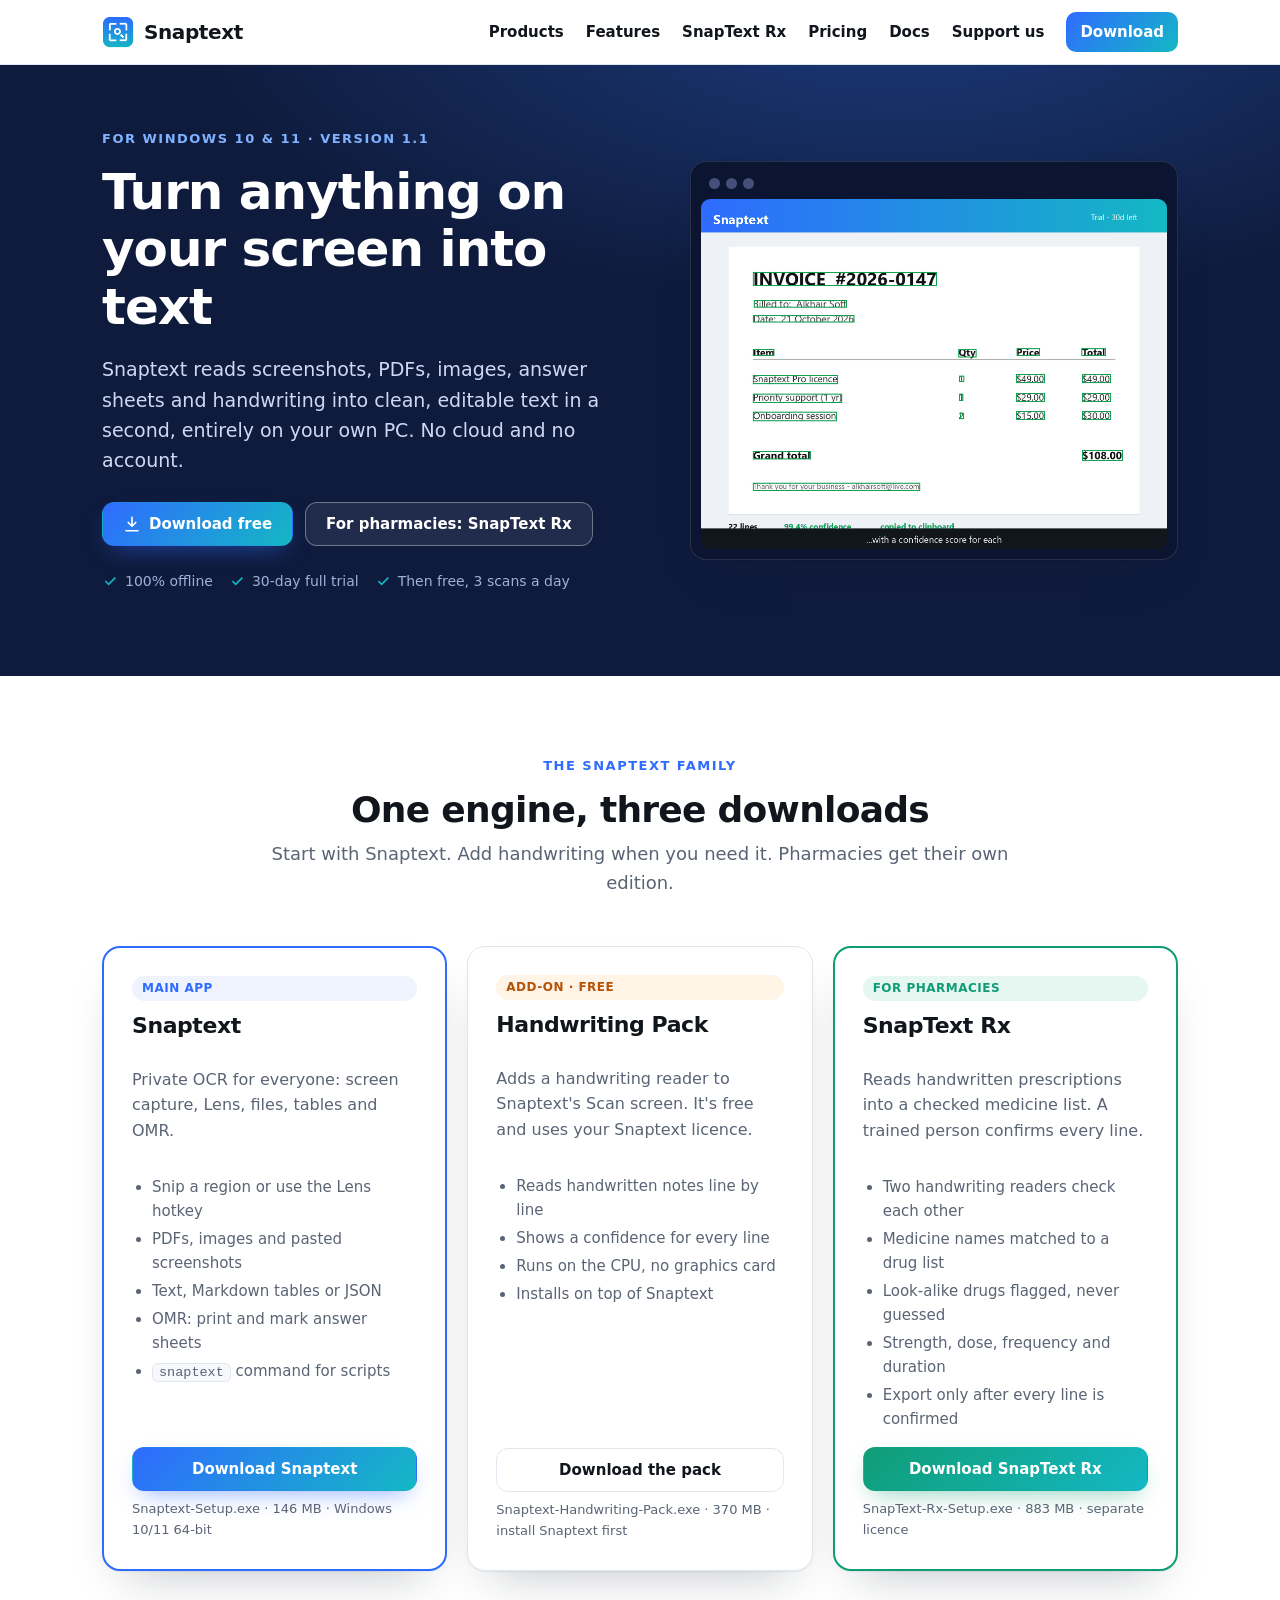
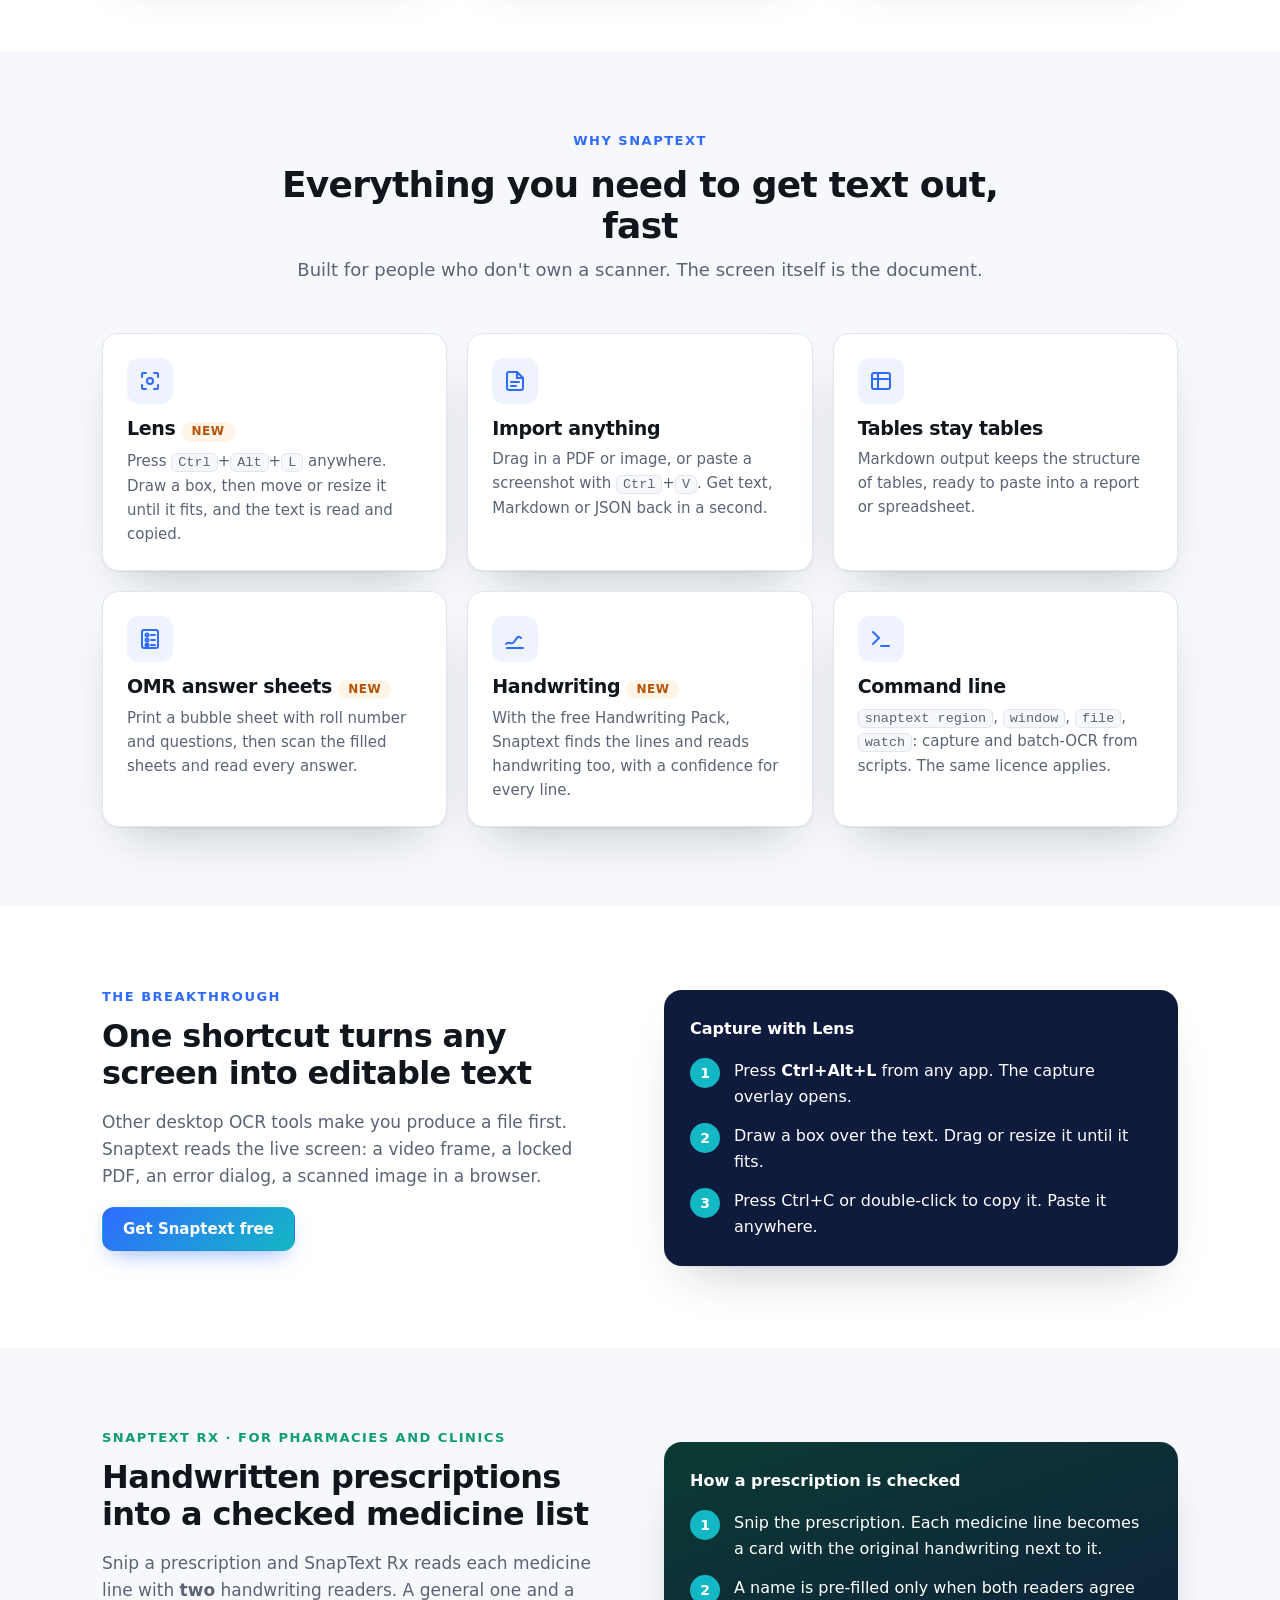
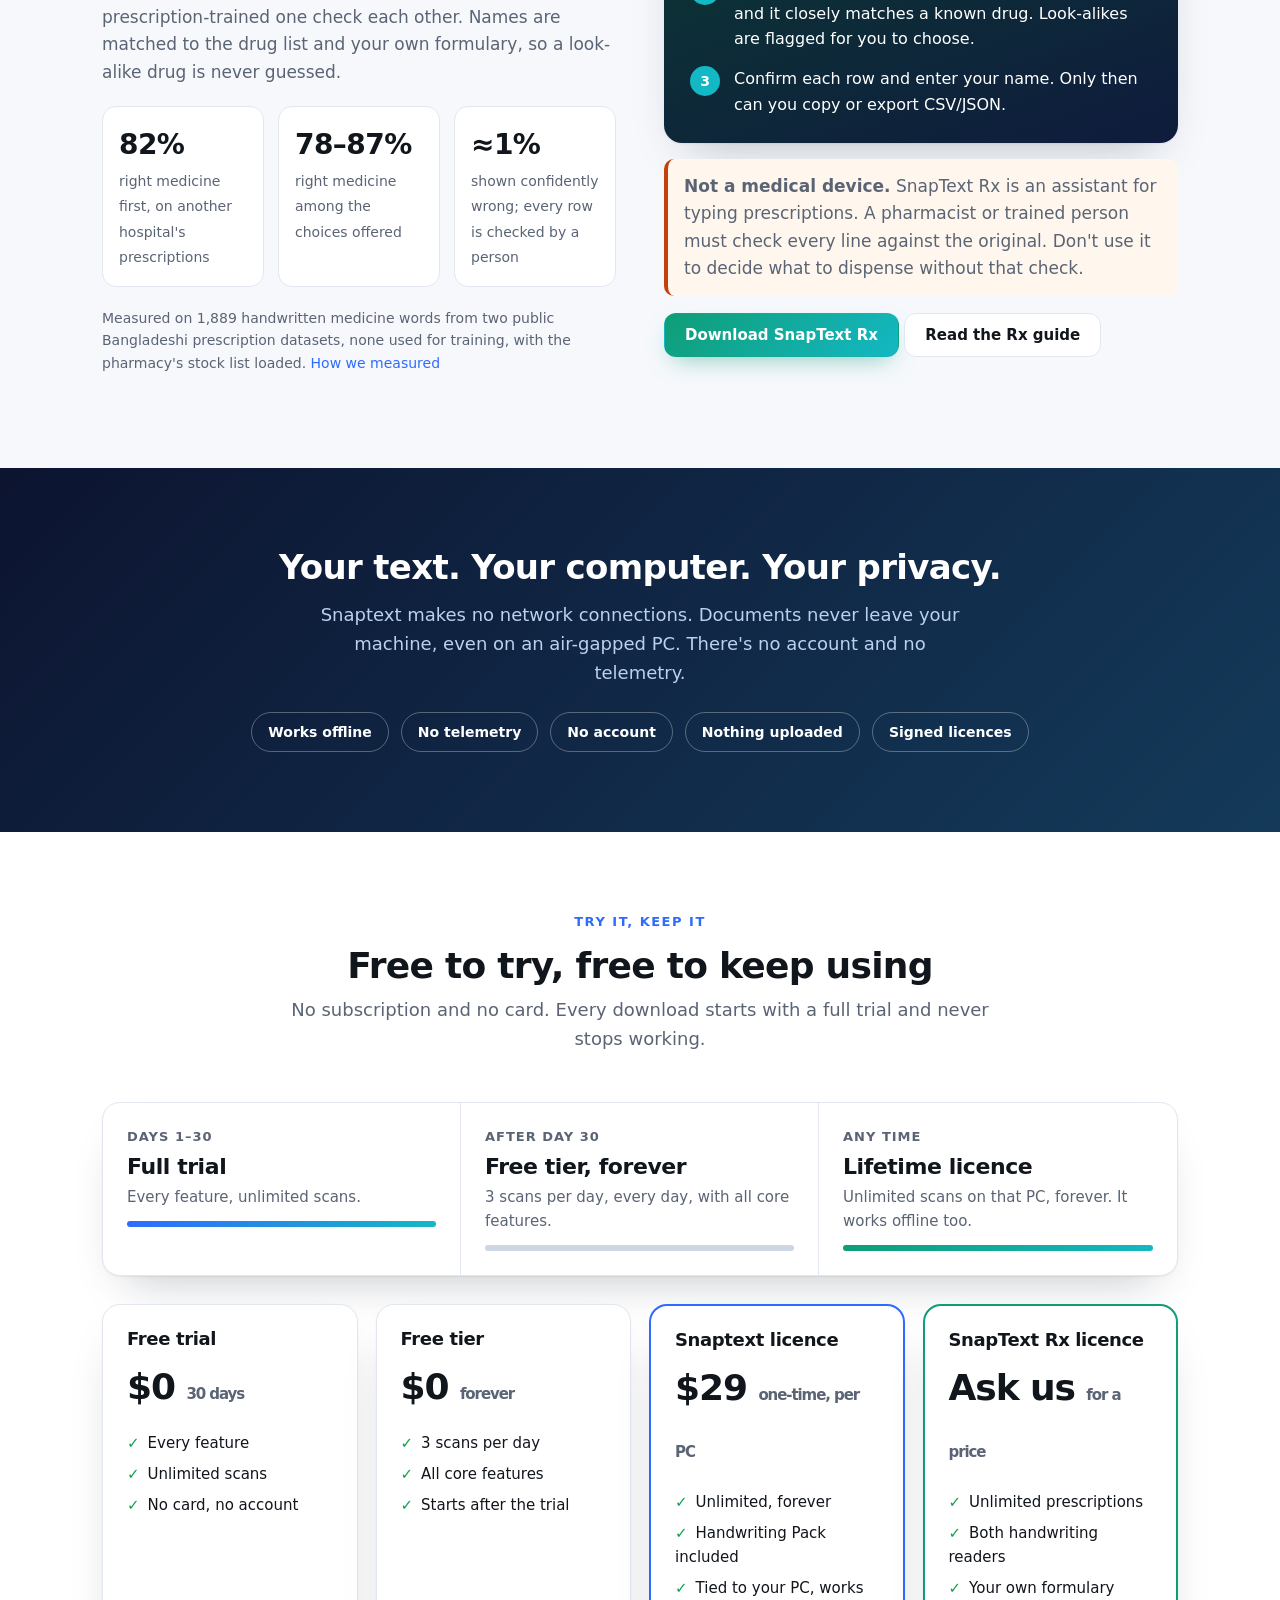
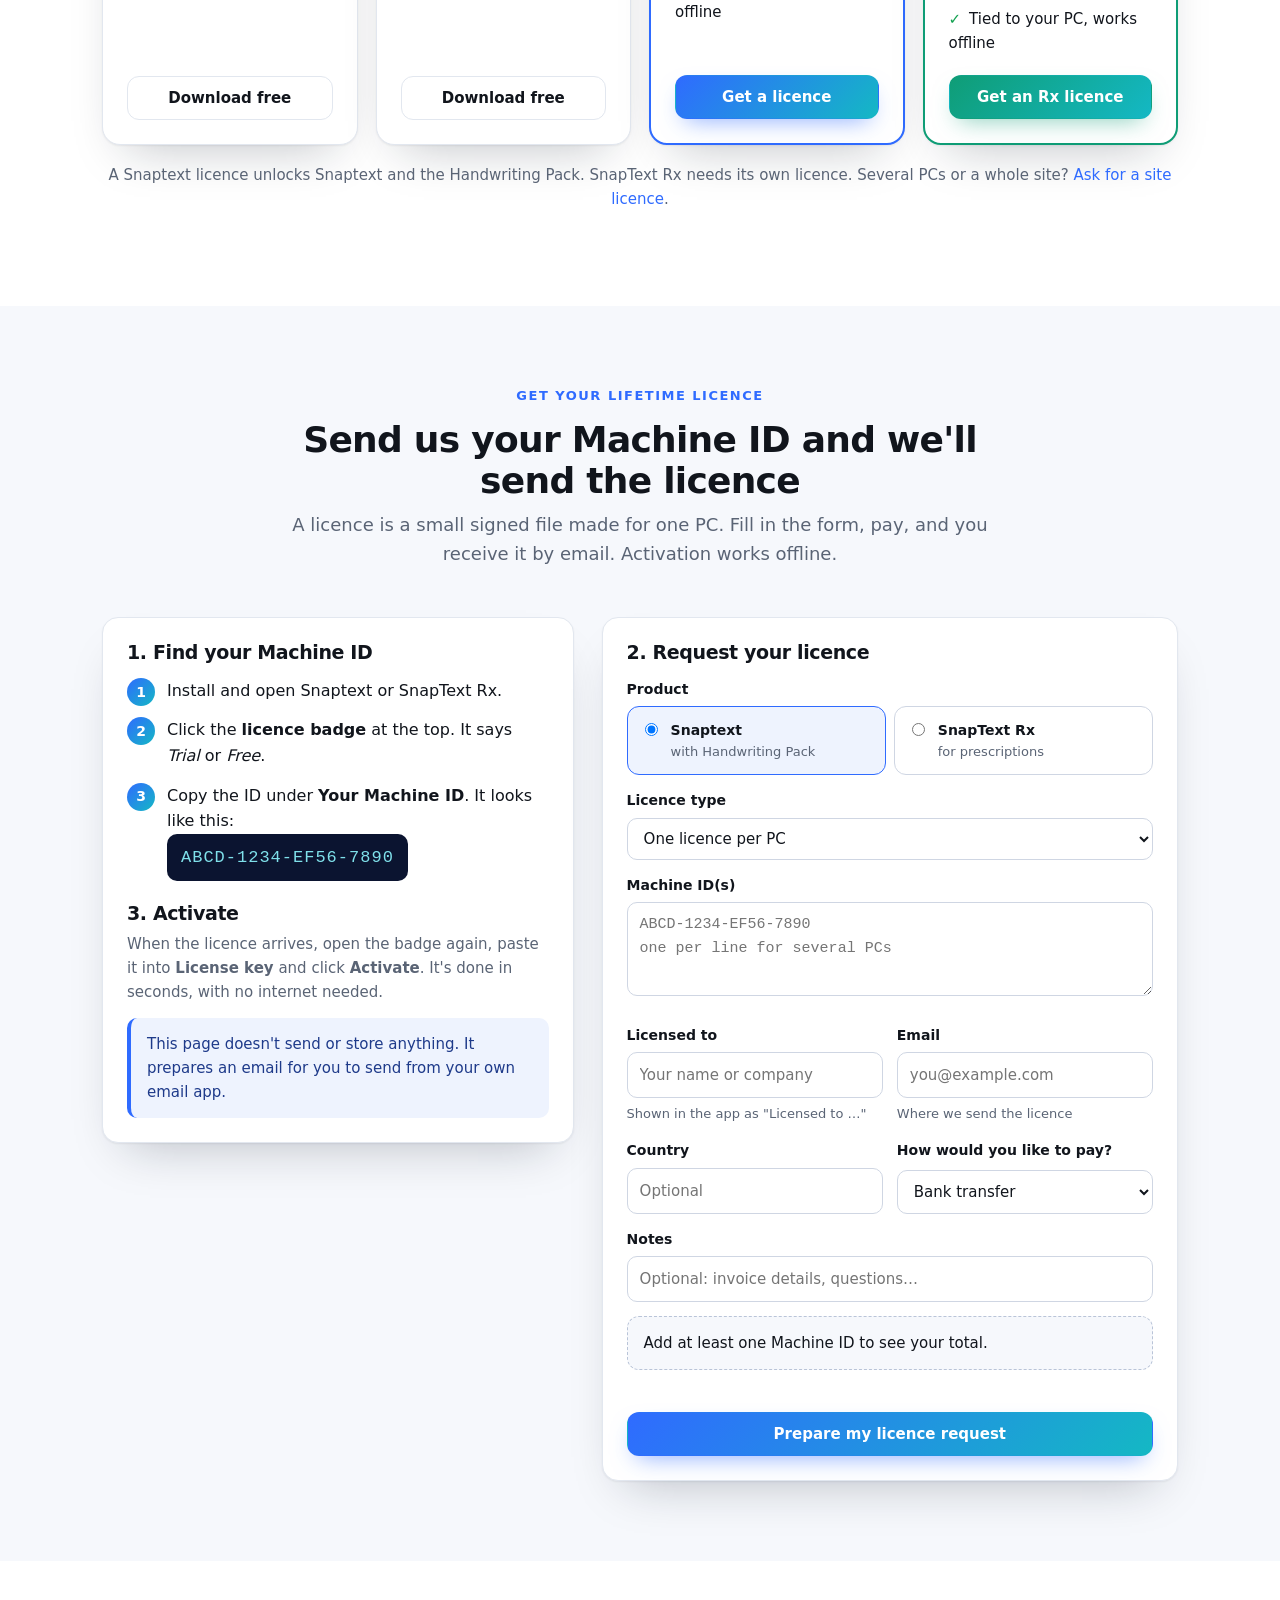
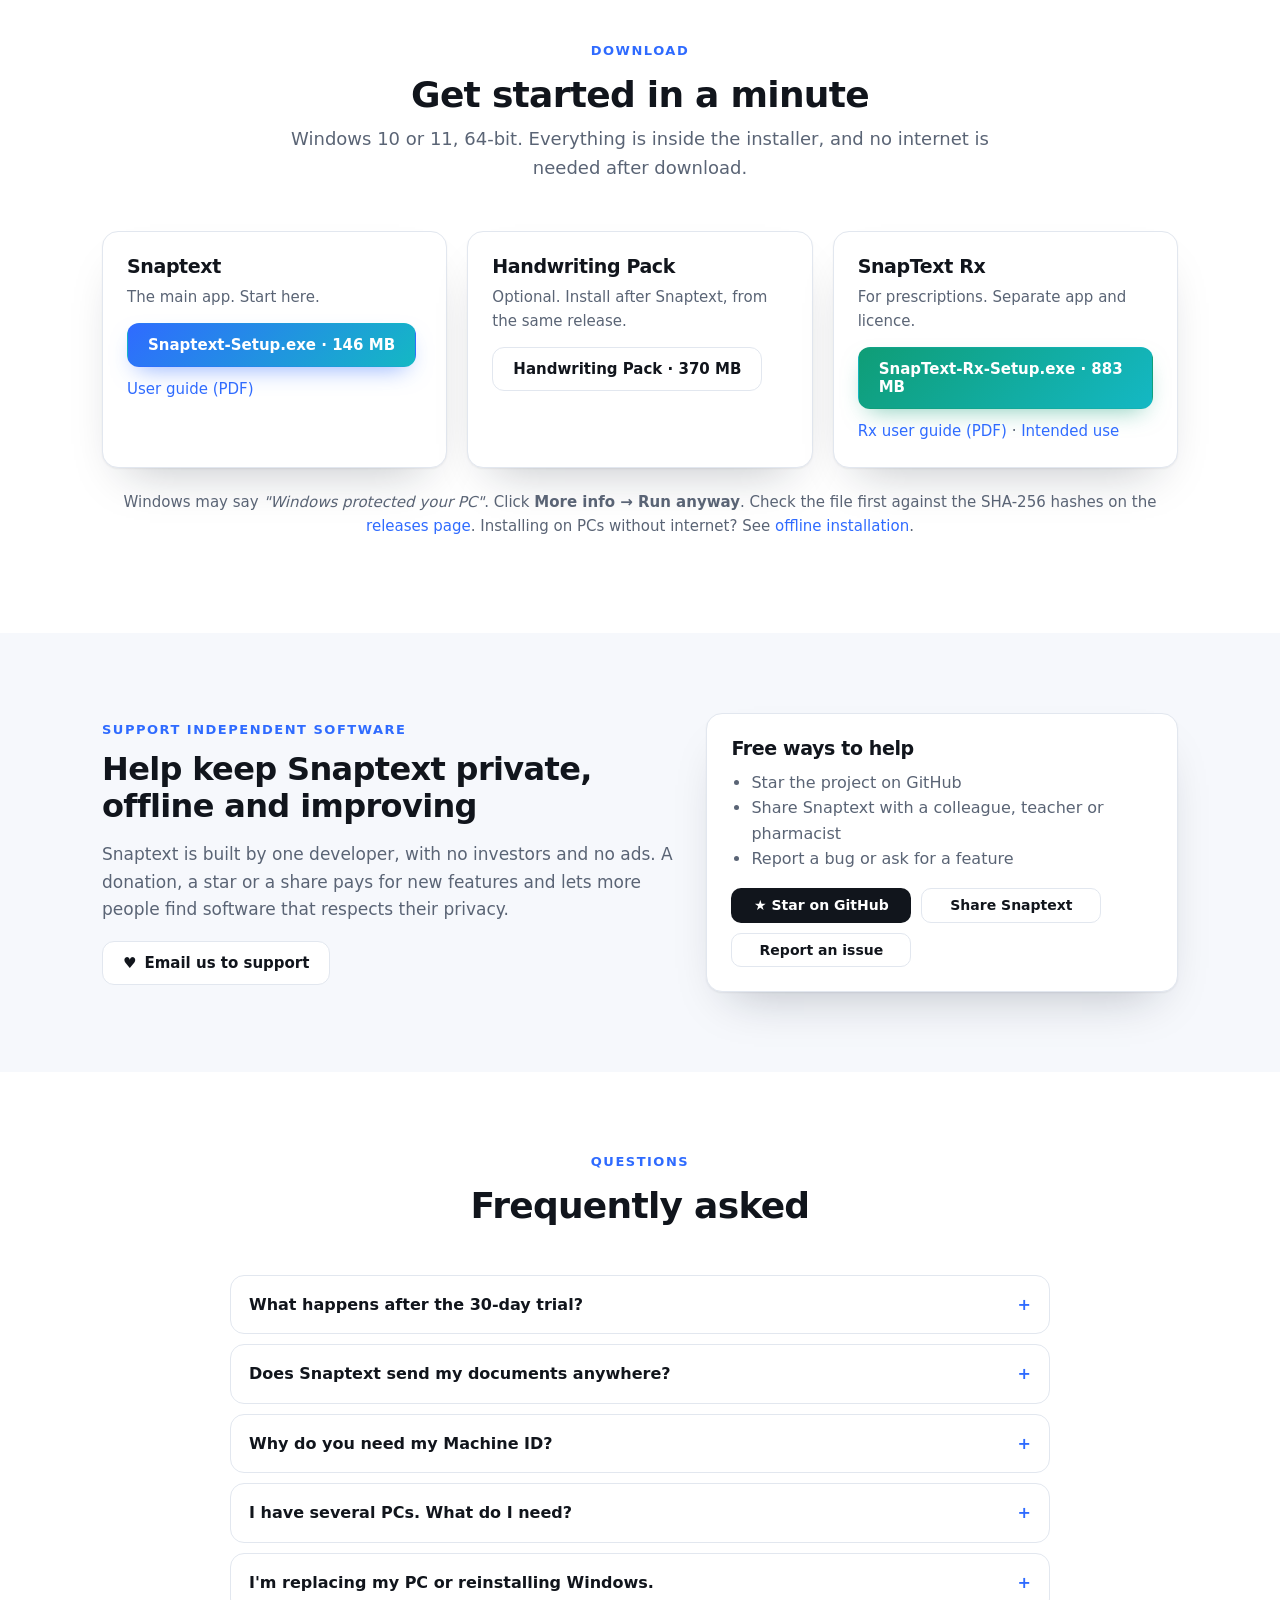
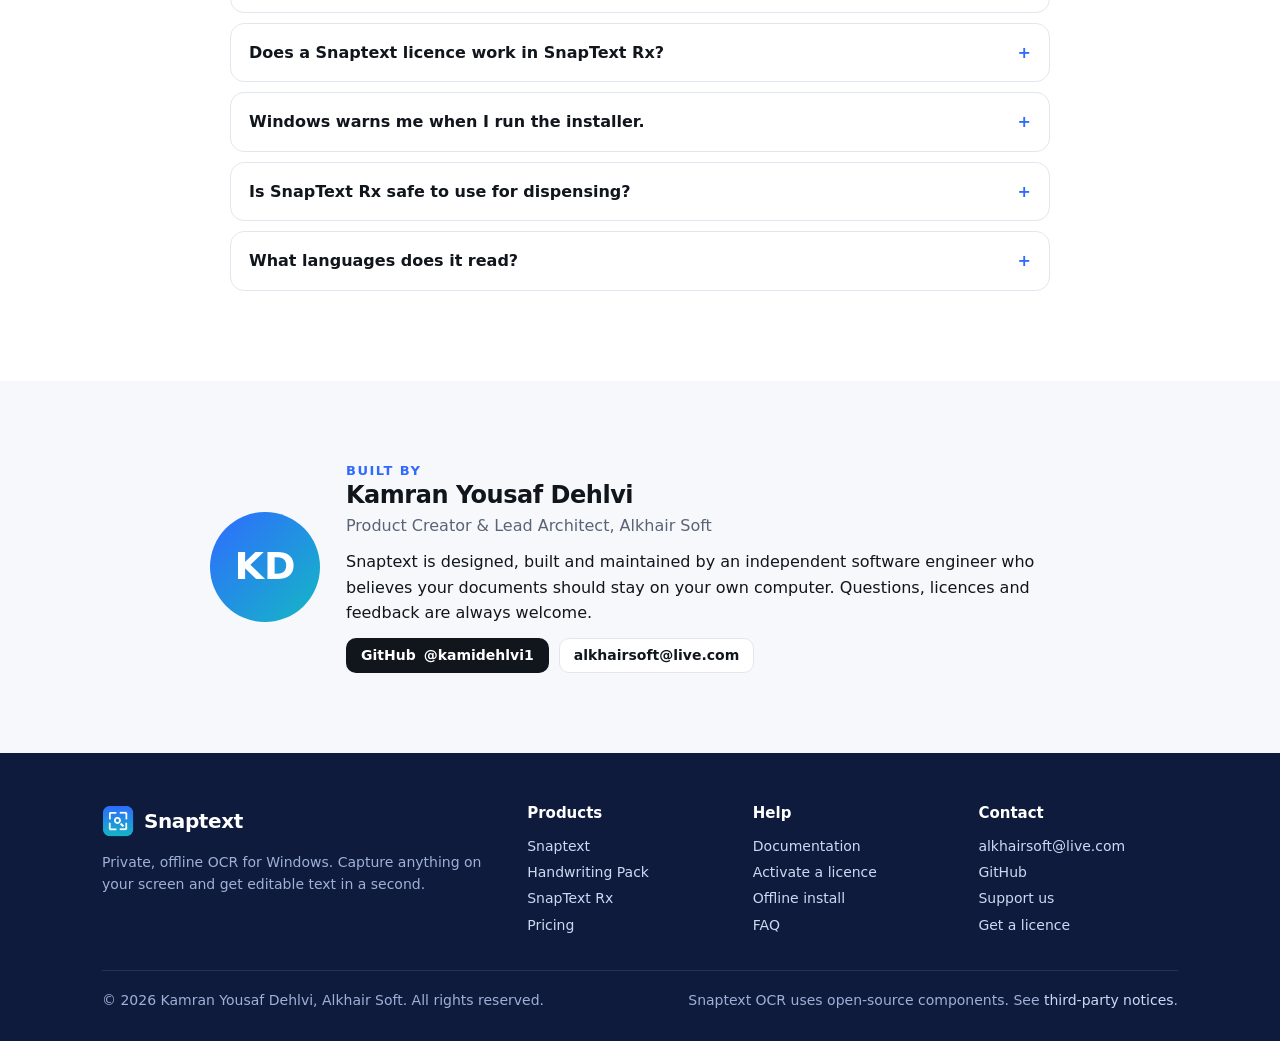
==== commit 8c1af29a: "Link the user guides from the download section and README Co-Authored-By: Claude Opus 5.5 <noreply@a" ====
--- a/index.html
+++ b/index.html
@@ -326,9 +326,9 @@
       <p>Windows 10 or 11, 64-bit. Everything is inside the installer, and no internet is needed after download.</p>
     </div>
     <div class="grid3">
-      <div class="card rv"><h3>Snaptext</h3><p>The main app. Start here.</p><p style="margin-top:14px"><a class="btn primary" data-dl="Snaptext-Setup.exe" href="#">Snaptext-Setup.exe · 146 MB</a></p></div>
+      <div class="card rv"><h3>Snaptext</h3><p>The main app. Start here.</p><p style="margin-top:14px"><a class="btn primary" data-dl="Snaptext-Setup.exe" href="#">Snaptext-Setup.exe · 146 MB</a></p><p style="margin-top:10px;font-size:15px"><a href="downloads/Snaptext-User-Guide.pdf" target="_blank" rel="noopener">User guide (PDF)</a></p></div>
       <div class="card rv"><h3>Handwriting Pack</h3><p>Optional. Install after Snaptext, from the same release.</p><p style="margin-top:14px"><a class="btn line" data-dl="Snaptext-Handwriting-Pack.exe" href="#">Handwriting Pack · 370 MB</a></p></div>
-      <div class="card rv"><h3>SnapText Rx</h3><p>For prescriptions. Separate app and licence.</p><p style="margin-top:14px"><a class="btn rx" data-dl="SnapText-Rx-Setup.exe" href="#">SnapText-Rx-Setup.exe · 883 MB</a></p></div>
+      <div class="card rv"><h3>SnapText Rx</h3><p>For prescriptions. Separate app and licence.</p><p style="margin-top:14px"><a class="btn rx" data-dl="SnapText-Rx-Setup.exe" href="#">SnapText-Rx-Setup.exe · 883 MB</a></p><p style="margin-top:10px;font-size:15px"><a href="downloads/SnapText-Rx-User-Guide.pdf" target="_blank" rel="noopener">Rx user guide (PDF)</a> · <a href="downloads/SnapText-Rx-Intended-Use-and-Safety.txt" target="_blank" rel="noopener">Intended use</a></p></div>
     </div>
     <p class="center muted" style="margin-top:22px;font-size:15px">
       Windows may say <i>"Windows protected your PC"</i>. Click <b>More info → Run anyway</b>. Check the file first against the SHA-256 hashes on the <a data-gh="releases" href="#">releases page</a>.
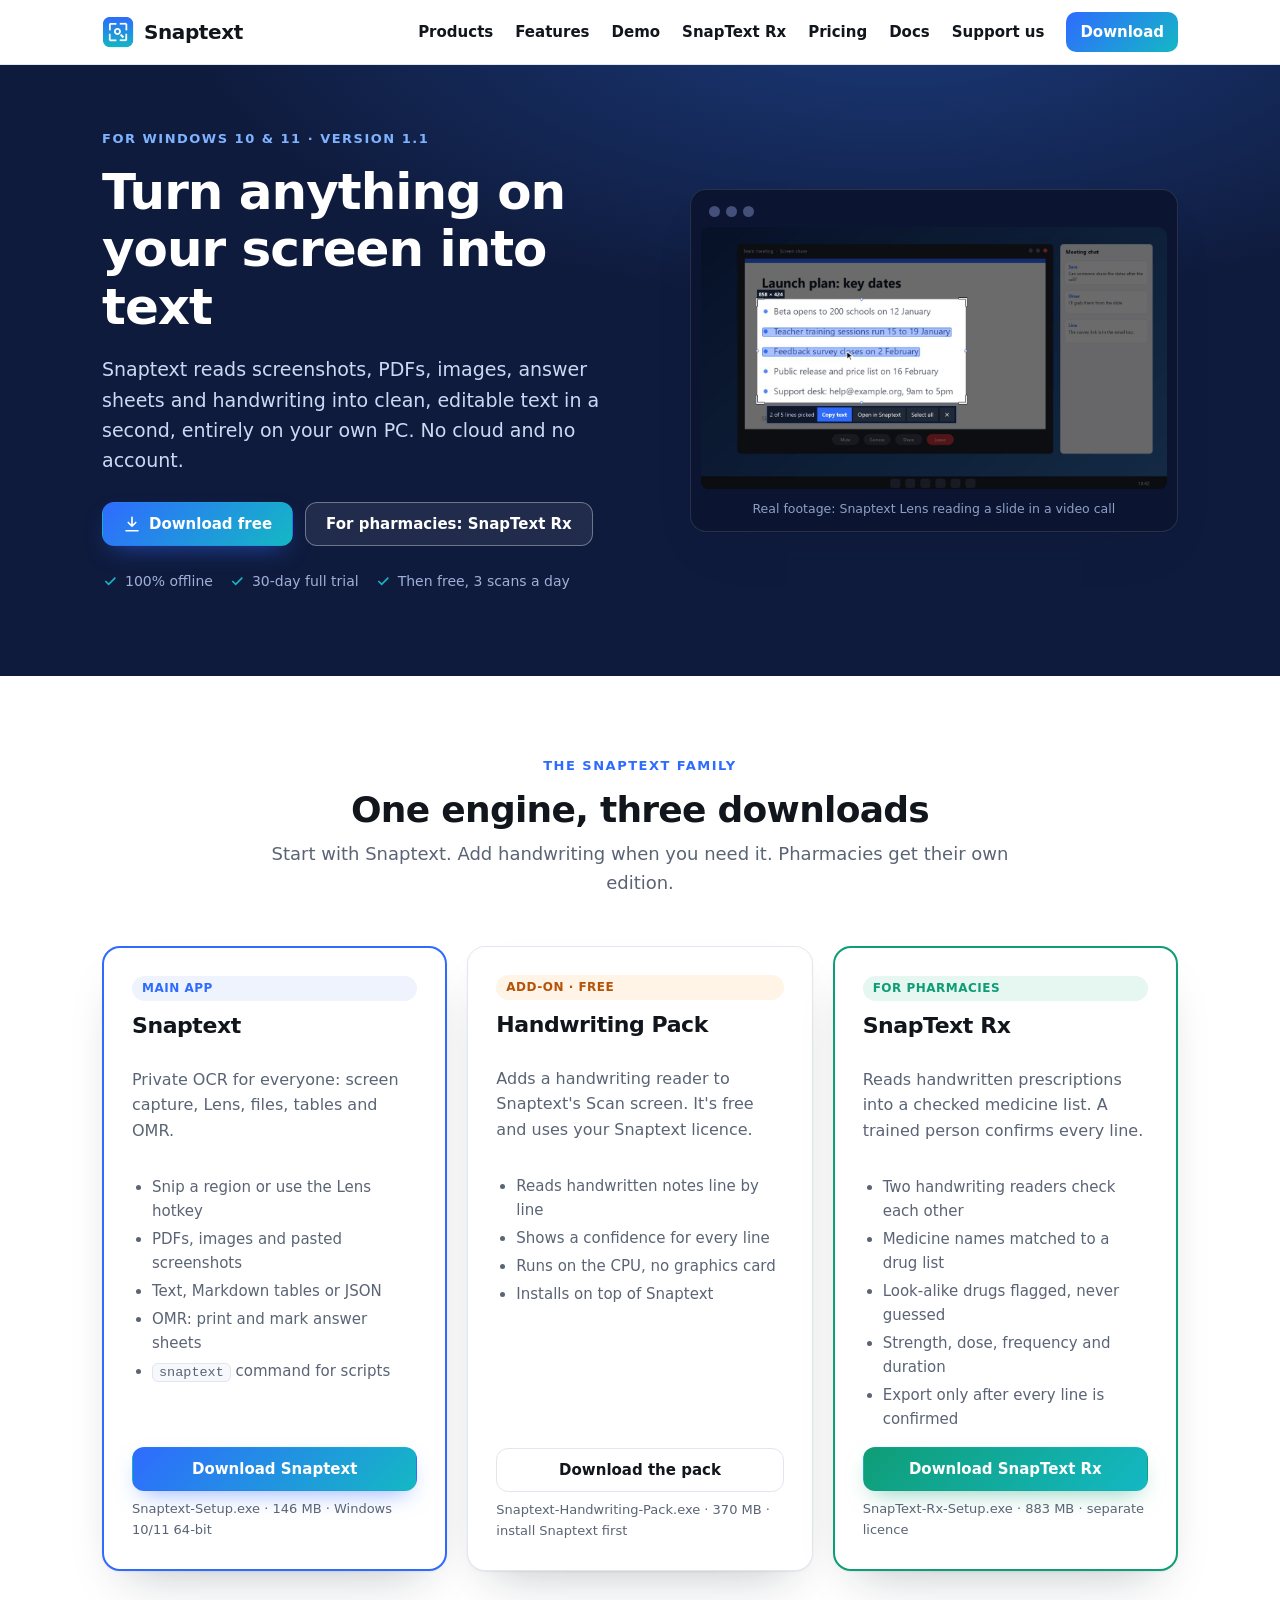
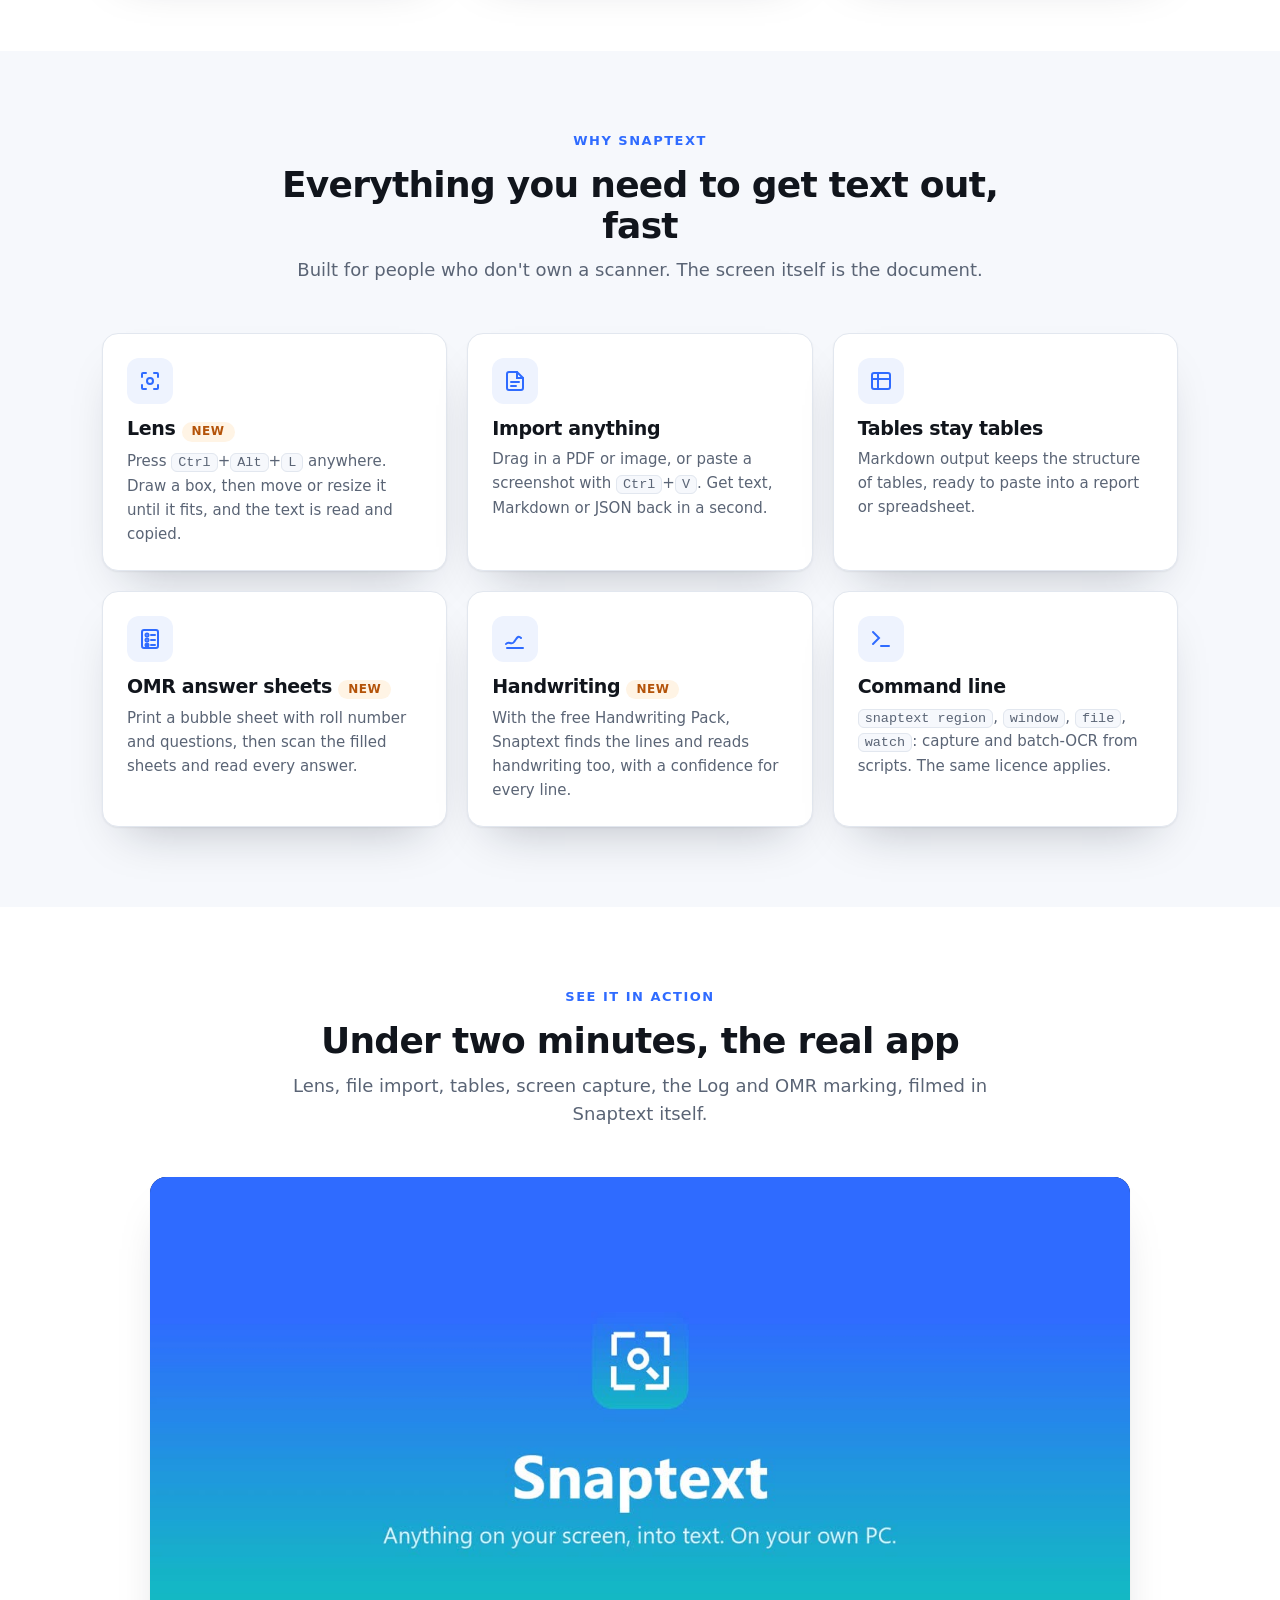
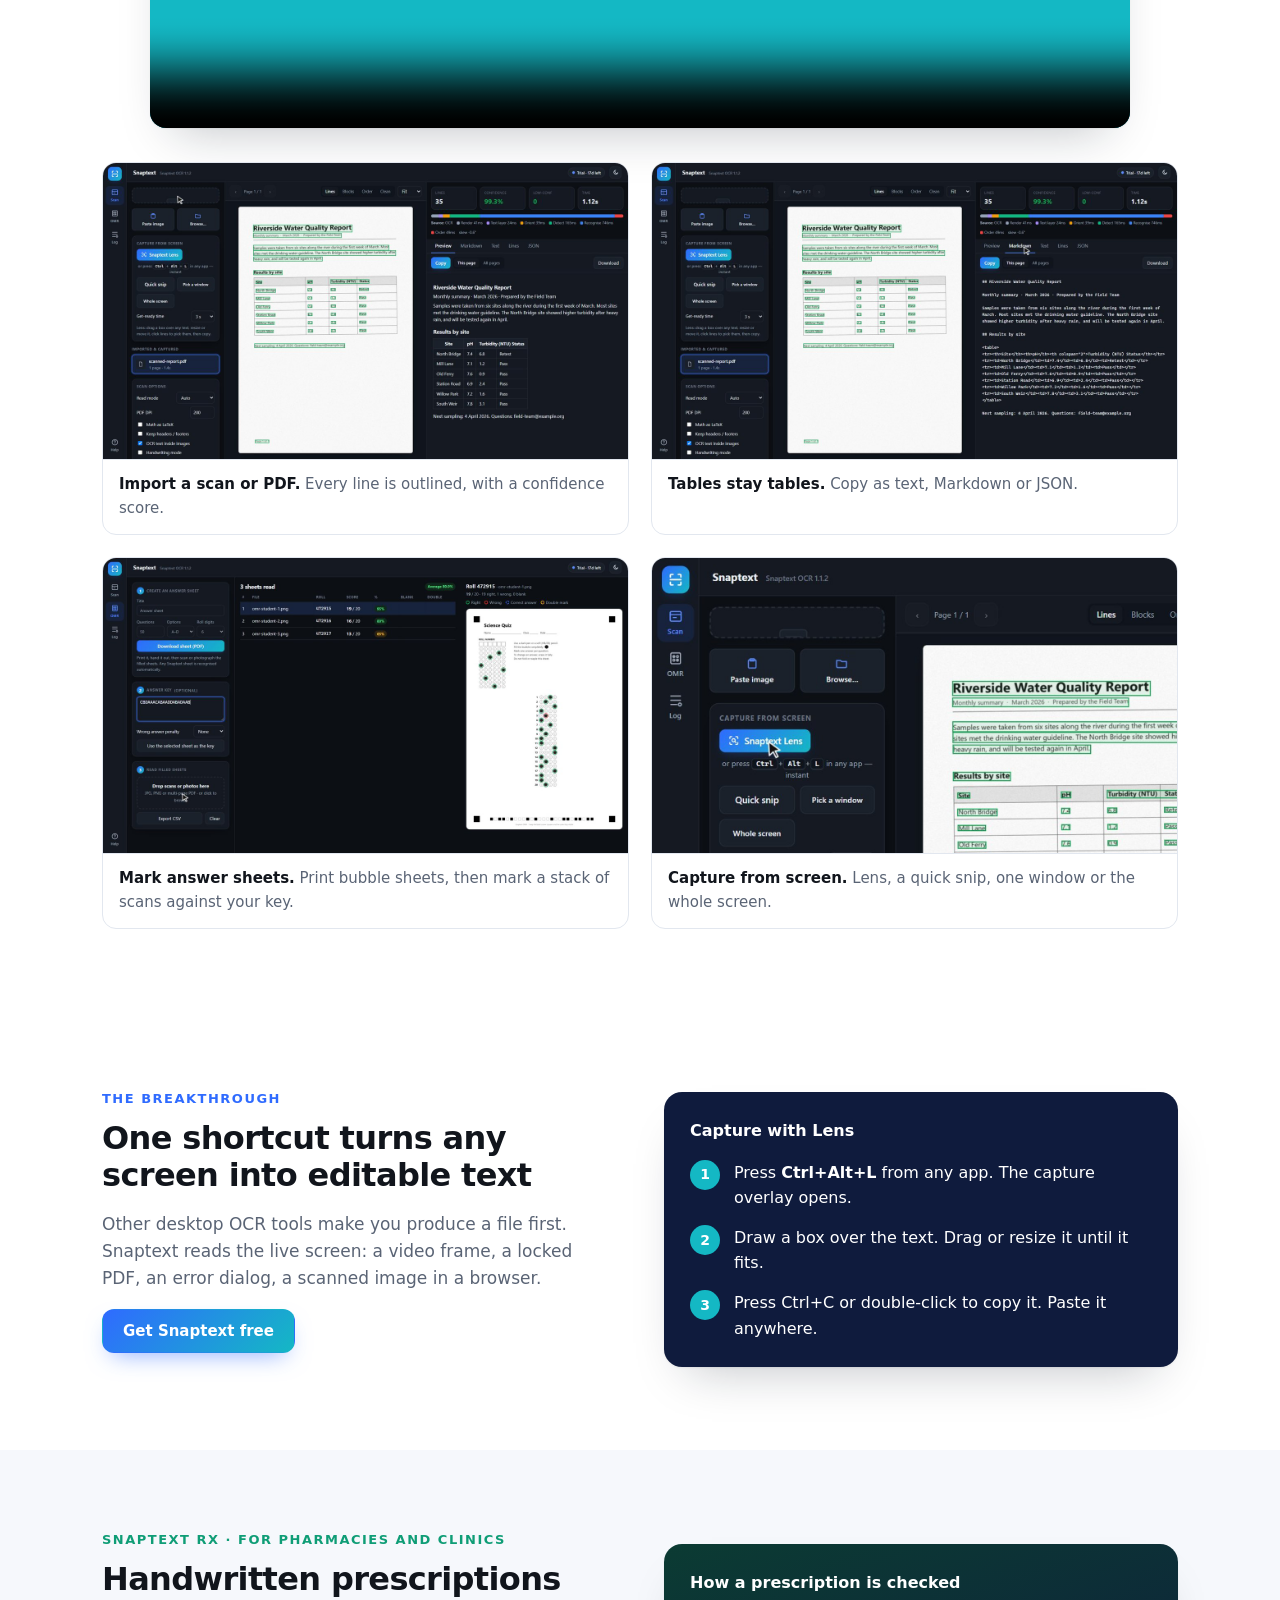
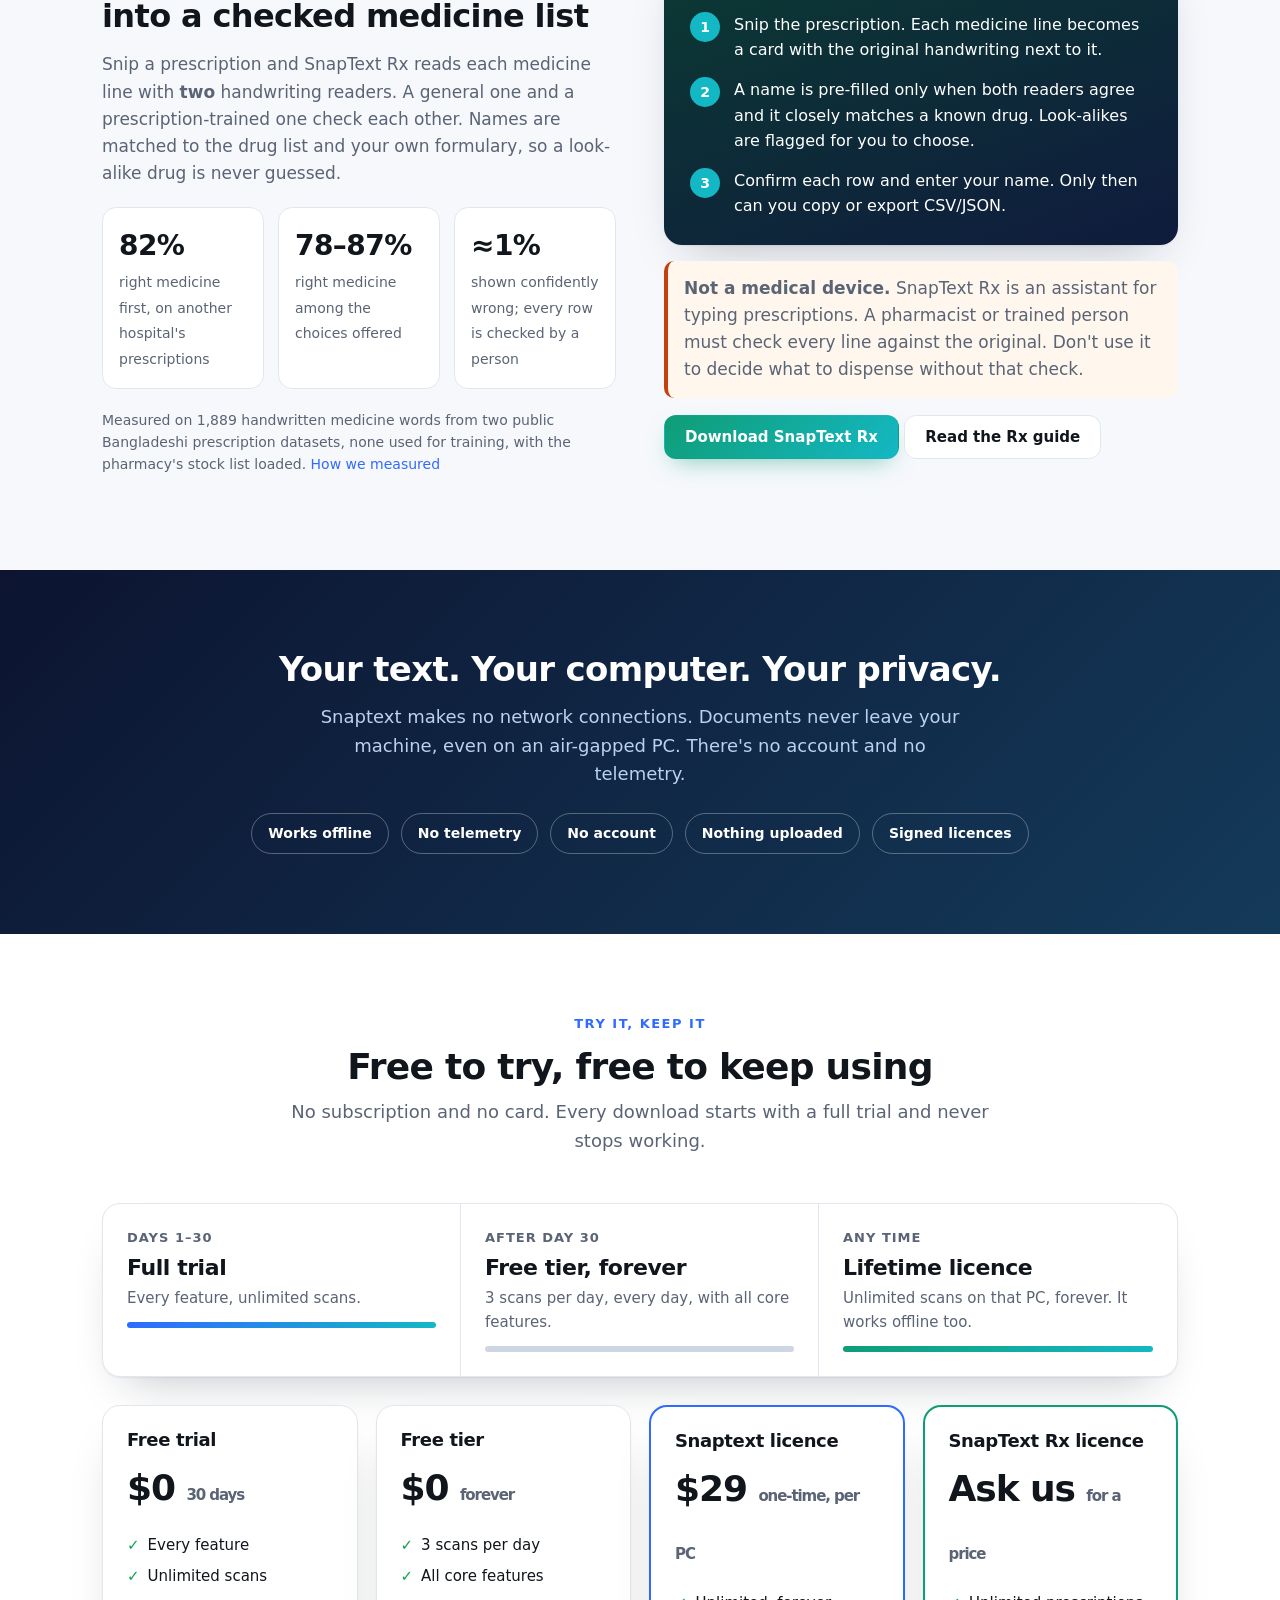
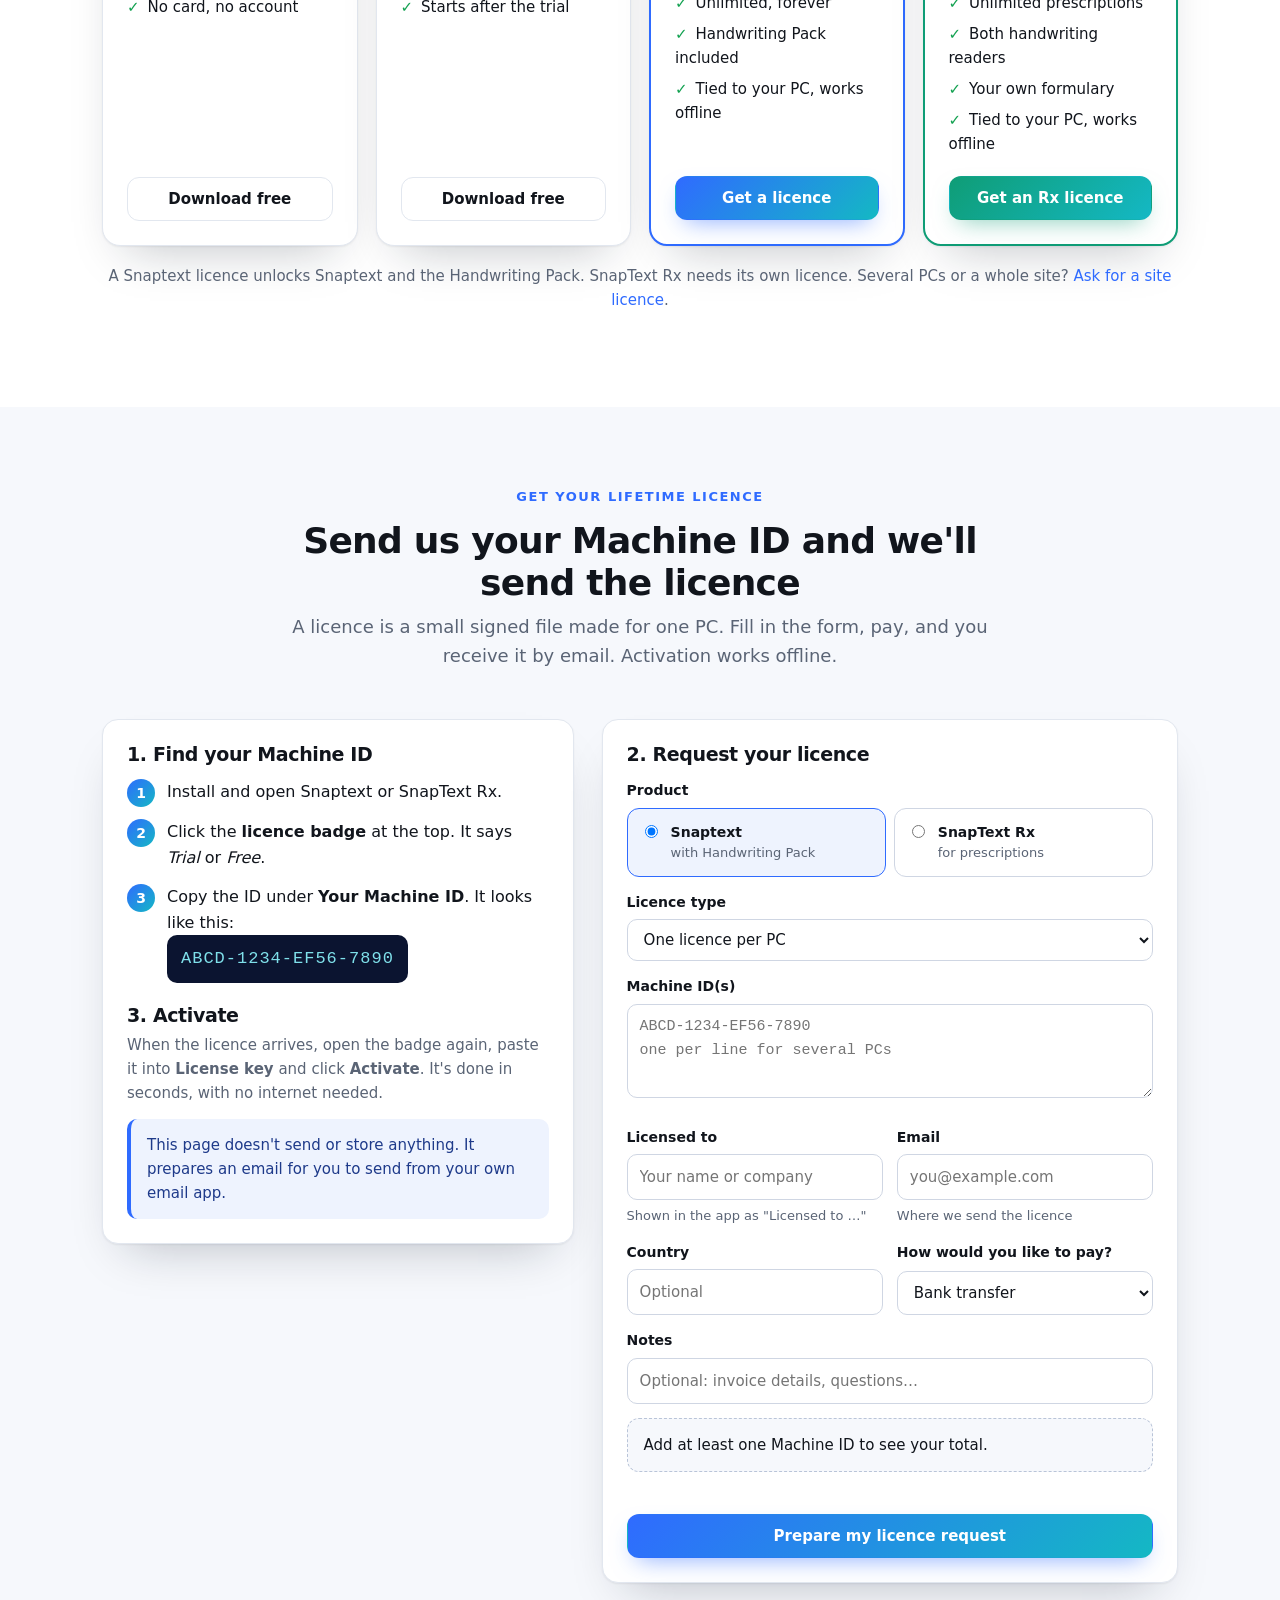
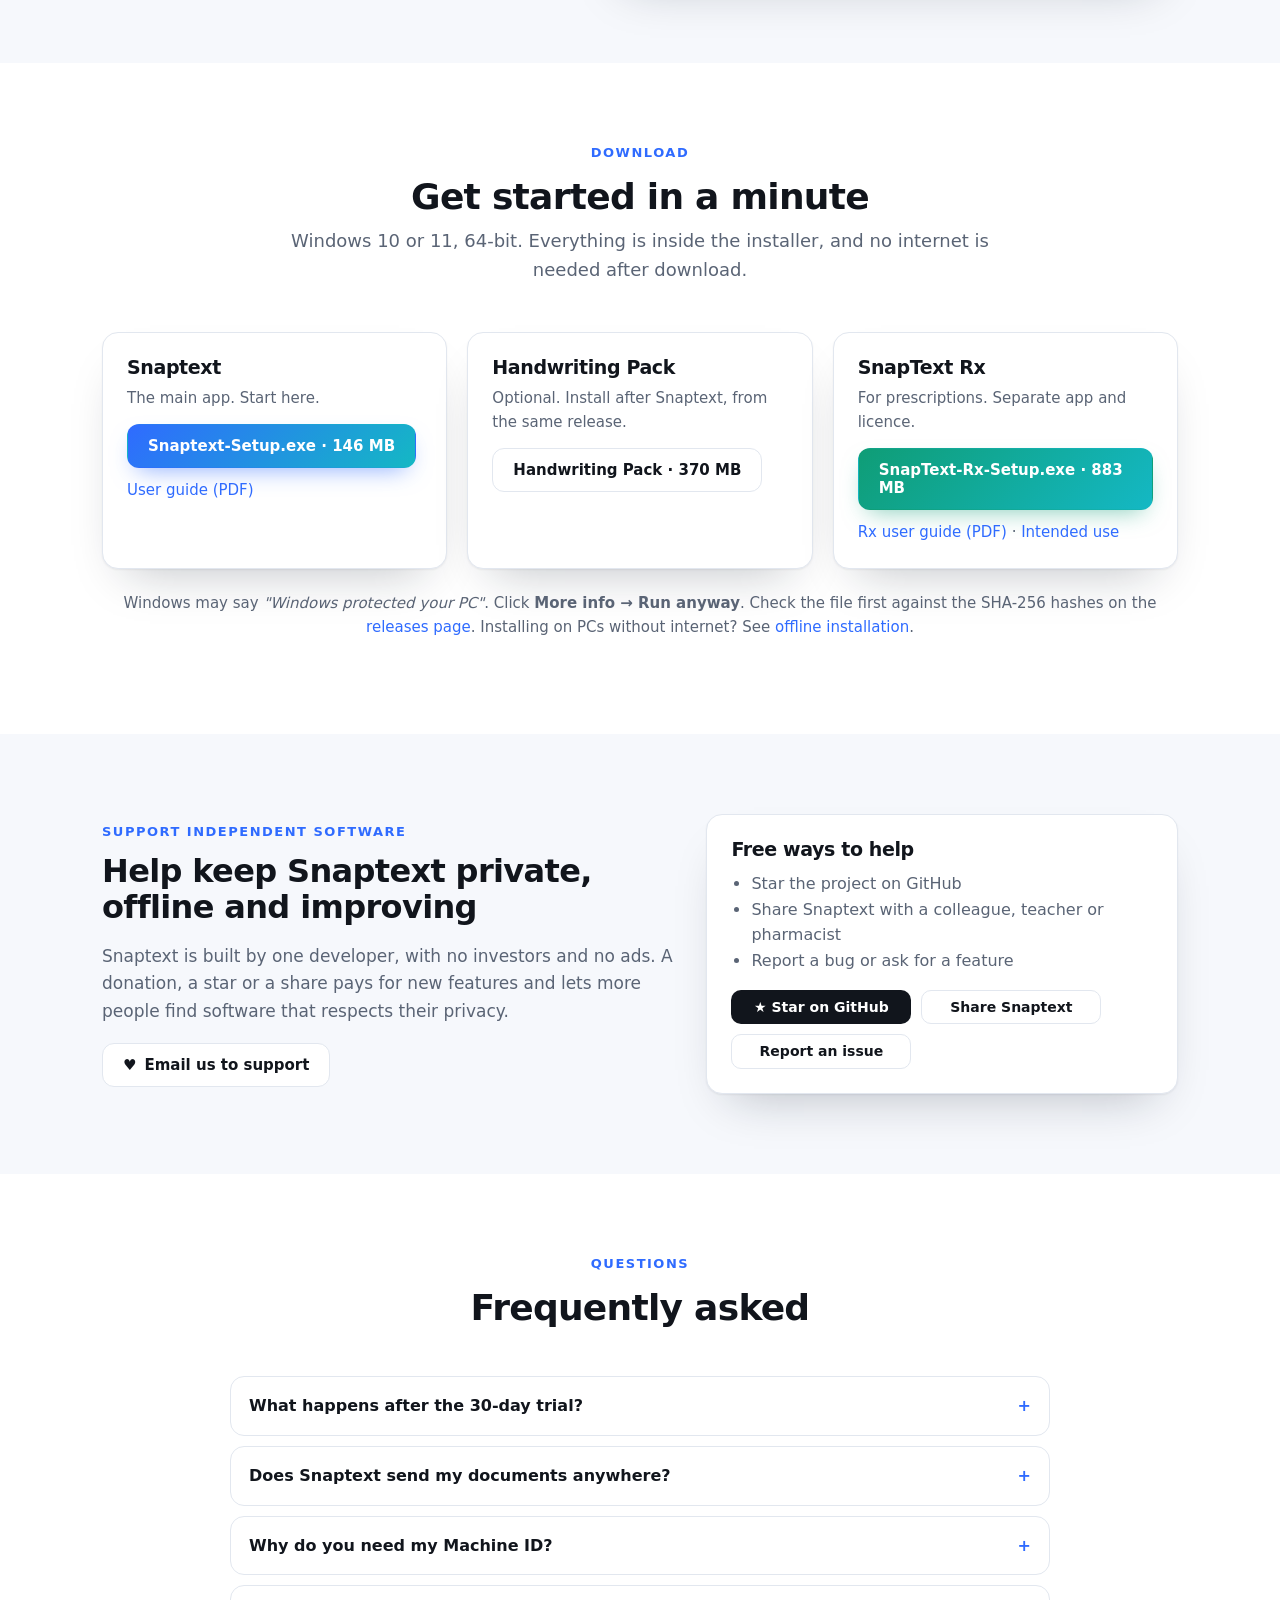
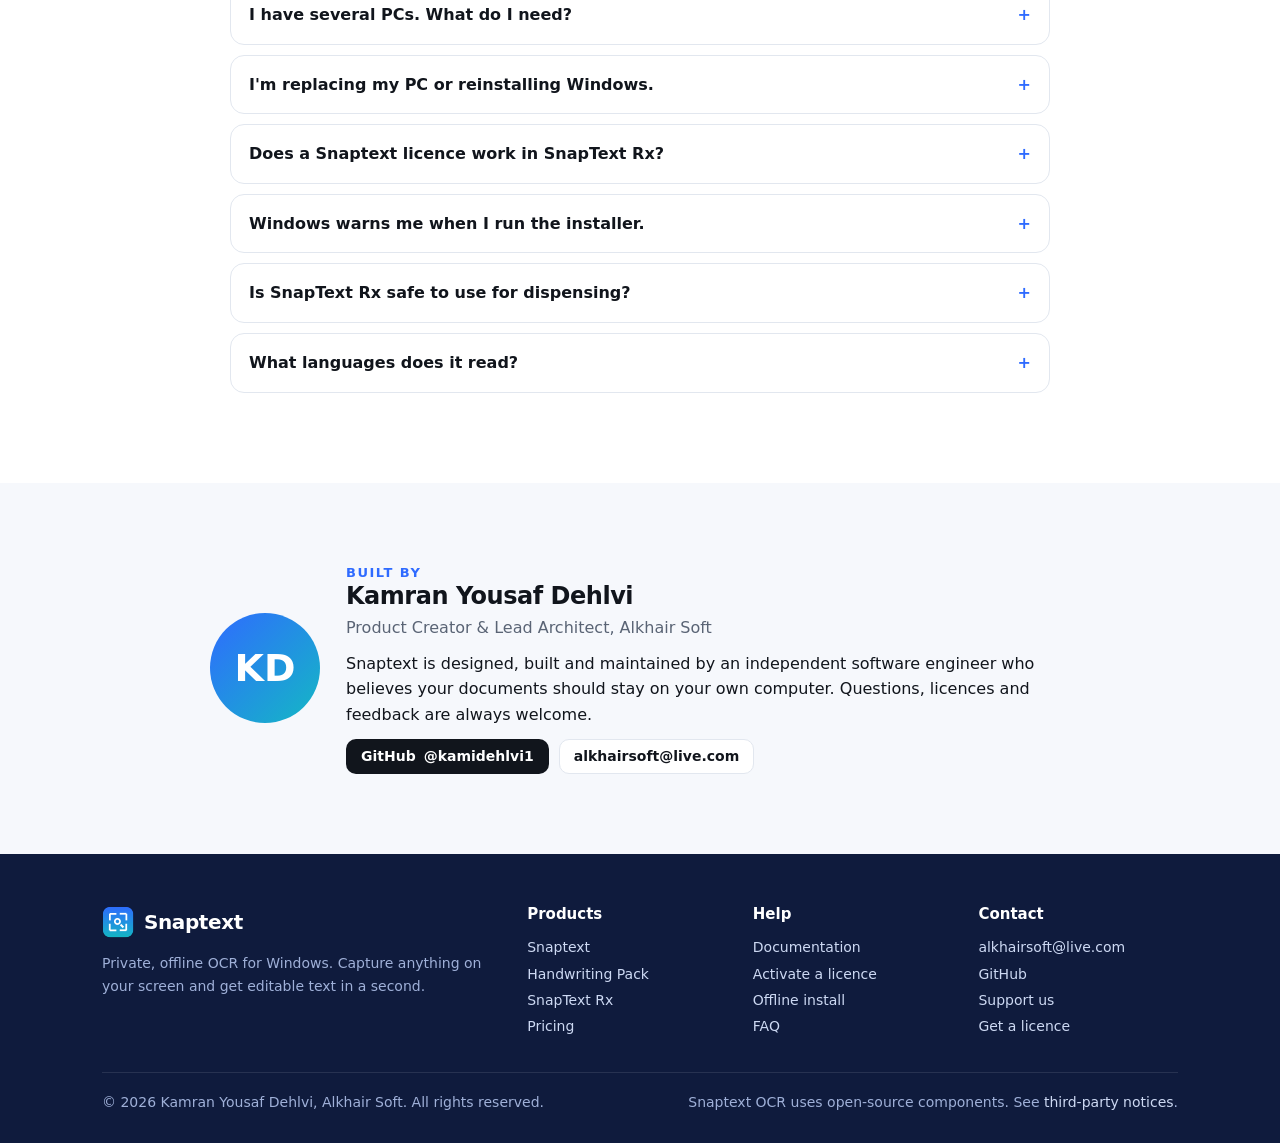
==== commit 0290ca91: "New hero: real Lens footage; demo video and screenshots Co-Authored-By: Claude Opus 5.5 <noreply@ant" ====
--- a/index.html
+++ b/index.html
@@ -11,12 +11,12 @@
 <meta property="og:type" content="website">
 <meta property="og:title" content="Snaptext — Private, offline OCR for Windows">
 <meta property="og:description" content="Capture anything on your screen and get editable text in a second. 100% on your PC. Free to try.">
-<meta property="og:image" content="https://kamidehlvi1.github.io/snaptext/assets/snaptext.png">
+<meta property="og:image" content="https://kamidehlvi1.github.io/snaptext/assets/hero-lens.jpg">
 <meta property="og:url" content="https://kamidehlvi1.github.io/snaptext/">
-<meta name="twitter:card" content="summary">
+<meta name="twitter:card" content="summary_large_image">
 <meta name="theme-color" content="#0f1b3d">
 <link rel="icon" href="assets/snaptext.png">
-<link rel="stylesheet" href="assets/site.css?v=1.1.0">
+<link rel="stylesheet" href="assets/site.css?v=1.2.0">
 <script type="application/ld+json">
 {"@context":"https://schema.org","@type":"SoftwareApplication","name":"Snaptext",
  "operatingSystem":"Windows 10, Windows 11","applicationCategory":"BusinessApplication",
@@ -26,7 +26,7 @@
  "author":{"@type":"Person","name":"Kamran Yousaf Dehlvi","email":"alkhairsoft@live.com"},
  "publisher":{"@type":"Organization","name":"Alkhair Soft"}}
 </script>
-<script src="assets/site.js?v=1.1.0" defer></script>
+<script src="assets/site.js?v=1.2.0" defer></script>
 </head>
 <body>
 
@@ -37,6 +37,7 @@
     <div class="links">
       <a href="#products">Products</a>
       <a href="#features">Features</a>
+      <a href="#demo">Demo</a>
       <a href="#rx">SnapText Rx</a>
       <a href="#pricing">Pricing</a>
       <a href="docs.html">Docs</a>
@@ -66,7 +67,12 @@
     </div>
     <div class="device rv">
       <div class="bar"><i></i><i></i><i></i></div>
-      <img src="assets/demo.gif" alt="Snaptext reading a screen region into text" width="560" height="350">
+      <video class="hero-video" autoplay muted loop playsinline preload="auto" poster="assets/hero-lens.jpg" width="1280" height="720"
+             aria-label="Snaptext Lens: a box drawn over a slide in a video call reads its five lines live, they are picked and copied">
+        <source src="assets/hero-lens.mp4" type="video/mp4">
+        <img src="assets/hero-lens.jpg" alt="Snaptext Lens reading the text of a slide shared in a video call" width="1280" height="720">
+      </video>
+      <div class="device-cap">Real footage: Snaptext Lens reading a slide in a video call</div>
     </div>
   </div>
 </header>
@@ -156,6 +162,33 @@
   </div>
 </section>
 
+<!-- ============================== DEMO ============================== -->
+<section id="demo">
+  <div class="wrap">
+    <div class="head rv">
+      <div class="eyebrow">See it in action</div>
+      <h2>Under two minutes, the real app</h2>
+      <p>Lens, file import, tables, screen capture, the Log and OMR marking, filmed in Snaptext itself.</p>
+    </div>
+    <div class="demo-video rv">
+      <video controls preload="none" playsinline poster="assets/demo-poster.jpg" width="1280" height="720">
+        <source src="assets/Snaptext-demo.mp4" type="video/mp4">
+        Your browser can't play this video. <a href="assets/Snaptext-demo.mp4">Download it</a>.
+      </video>
+    </div>
+    <div class="shots">
+      <figure class="rv"><img src="assets/shots/scan.jpg" alt="A scanned report imported into Snaptext: every line outlined in green, 35 lines at 99.3% confidence" loading="lazy" width="1280" height="720">
+        <figcaption><b>Import a scan or PDF.</b> Every line is outlined, with a confidence score.</figcaption></figure>
+      <figure class="rv"><img src="assets/shots/markdown.jpg" alt="The same report as Markdown, with the results table kept as a table" loading="lazy" width="1280" height="720">
+        <figcaption><b>Tables stay tables.</b> Copy as text, Markdown or JSON.</figcaption></figure>
+      <figure class="rv"><img src="assets/shots/omr.jpg" alt="OMR: three answer sheets marked against a key, scores 19, 16 and 13 out of 20" loading="lazy" width="1280" height="720">
+        <figcaption><b>Mark answer sheets.</b> Print bubble sheets, then mark a stack of scans against your key.</figcaption></figure>
+      <figure class="rv"><img src="assets/shots/capture.jpg" alt="The capture panel: Snaptext Lens, Quick snip, Pick a window and Whole screen" loading="lazy" width="1280" height="720">
+        <figcaption><b>Capture from screen.</b> Lens, a quick snip, one window or the whole screen.</figcaption></figure>
+    </div>
+  </div>
+</section>
+
 <!-- ============================== LENS ============================== -->
 <section>
   <div class="wrap split">
--- a/assets/site.css
+++ b/assets/site.css
@@ -71,6 +71,16 @@
 .device .bar{display:flex;gap:6px;padding:6px 8px 10px}
 .device .bar i{width:11px;height:11px;border-radius:50%;background:#44507a;display:block}
 .device img{width:100%;border-radius:9px;display:block}
+.device video{width:100%;height:auto;aspect-ratio:16/9;border-radius:9px;display:block;background:#0b1430}
+.device-cap{font-size:12.5px;color:#8ea0c8;text-align:center;padding:9px 4px 2px}
+.demo-video{max-width:980px;margin:0 auto 34px;border-radius:16px;overflow:hidden;box-shadow:var(--shadow);background:#0b1430}
+.demo-video video{width:100%;height:auto;aspect-ratio:16/9;display:block}
+.shots{display:grid;grid-template-columns:1fr 1fr;gap:22px}
+.shots figure{margin:0;background:var(--card,#fff);border:1px solid var(--line);border-radius:14px;overflow:hidden}
+.shots img{width:100%;height:auto;display:block;border-bottom:1px solid var(--line)}
+.shots figcaption{padding:12px 16px 14px;font-size:15px;color:var(--muted)}
+.shots figcaption b{color:var(--ink,inherit)}
+@media(max-width:760px){.shots{grid-template-columns:1fr}}
 @media(max-width:900px){.hero .wrap{grid-template-columns:1fr;gap:34px}.hero h1{font-size:36px}.hero p.lead{font-size:17px}}
 
 /* section heads */
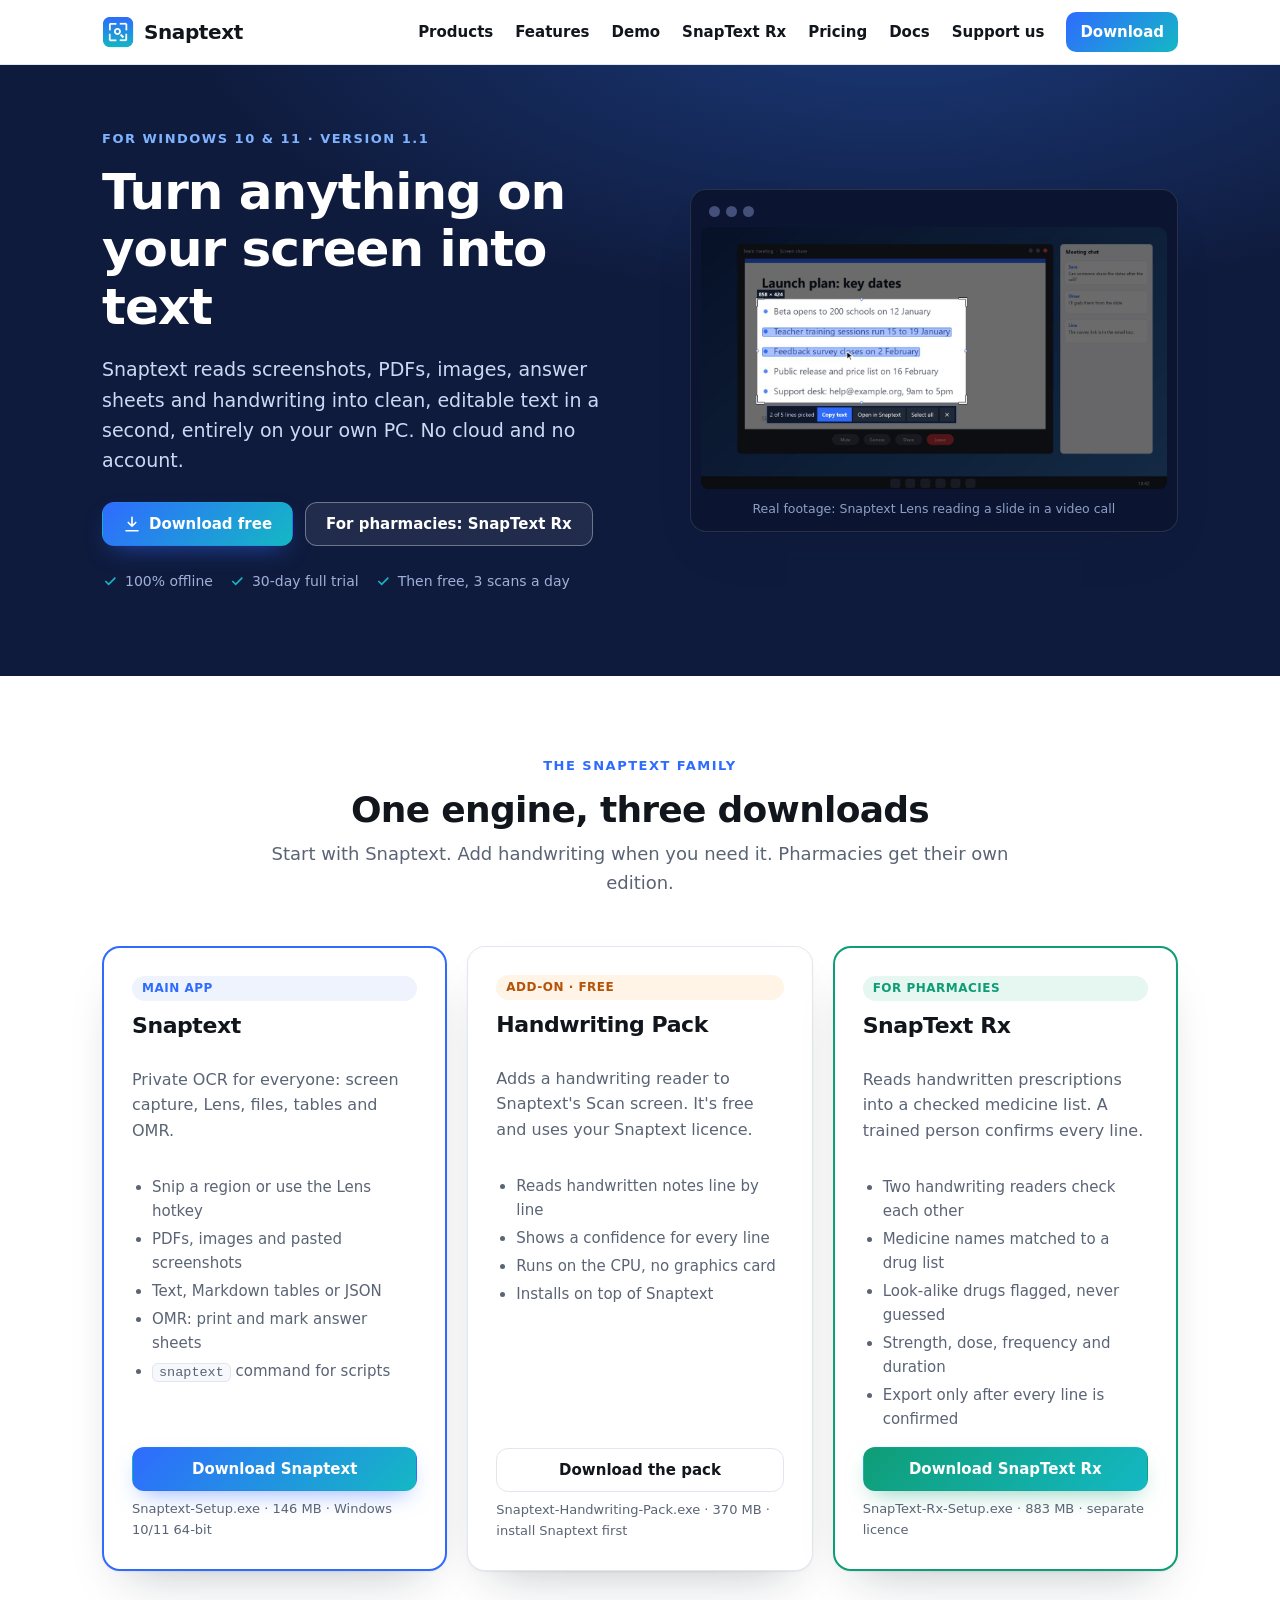
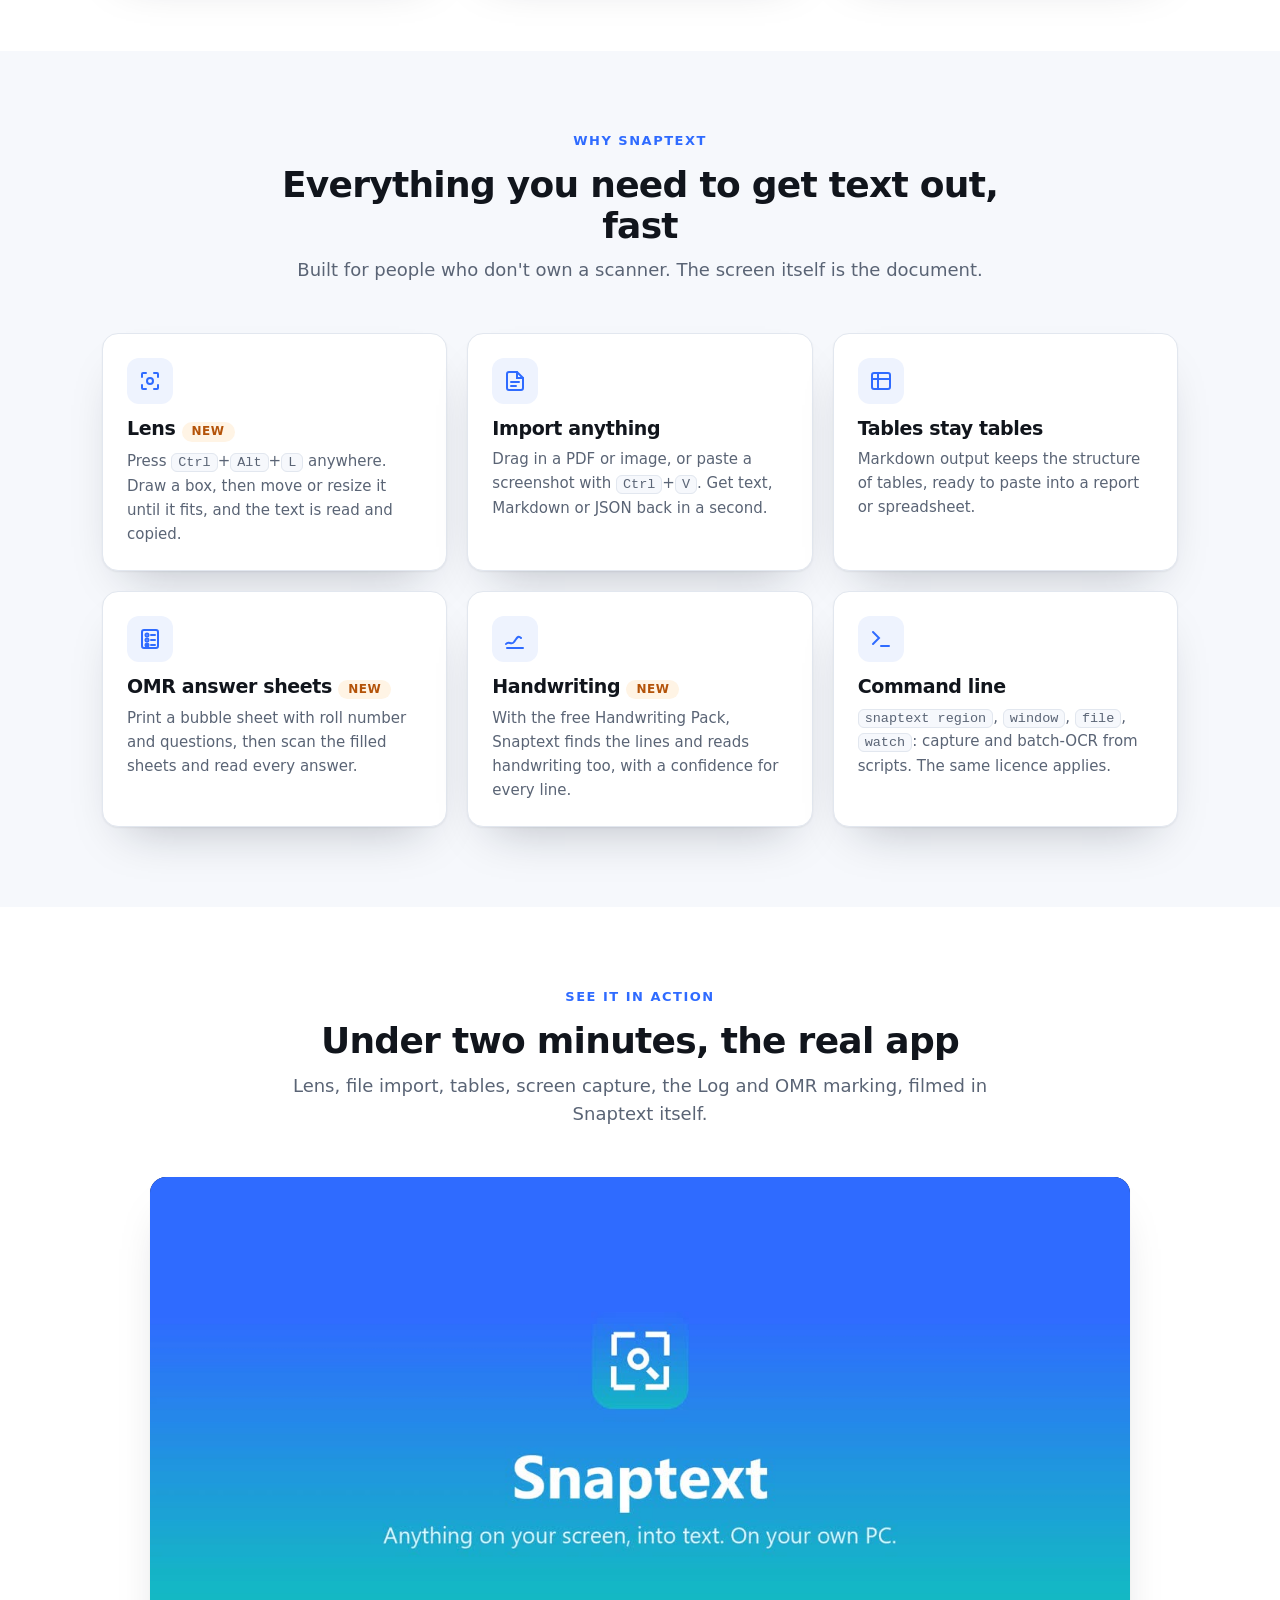
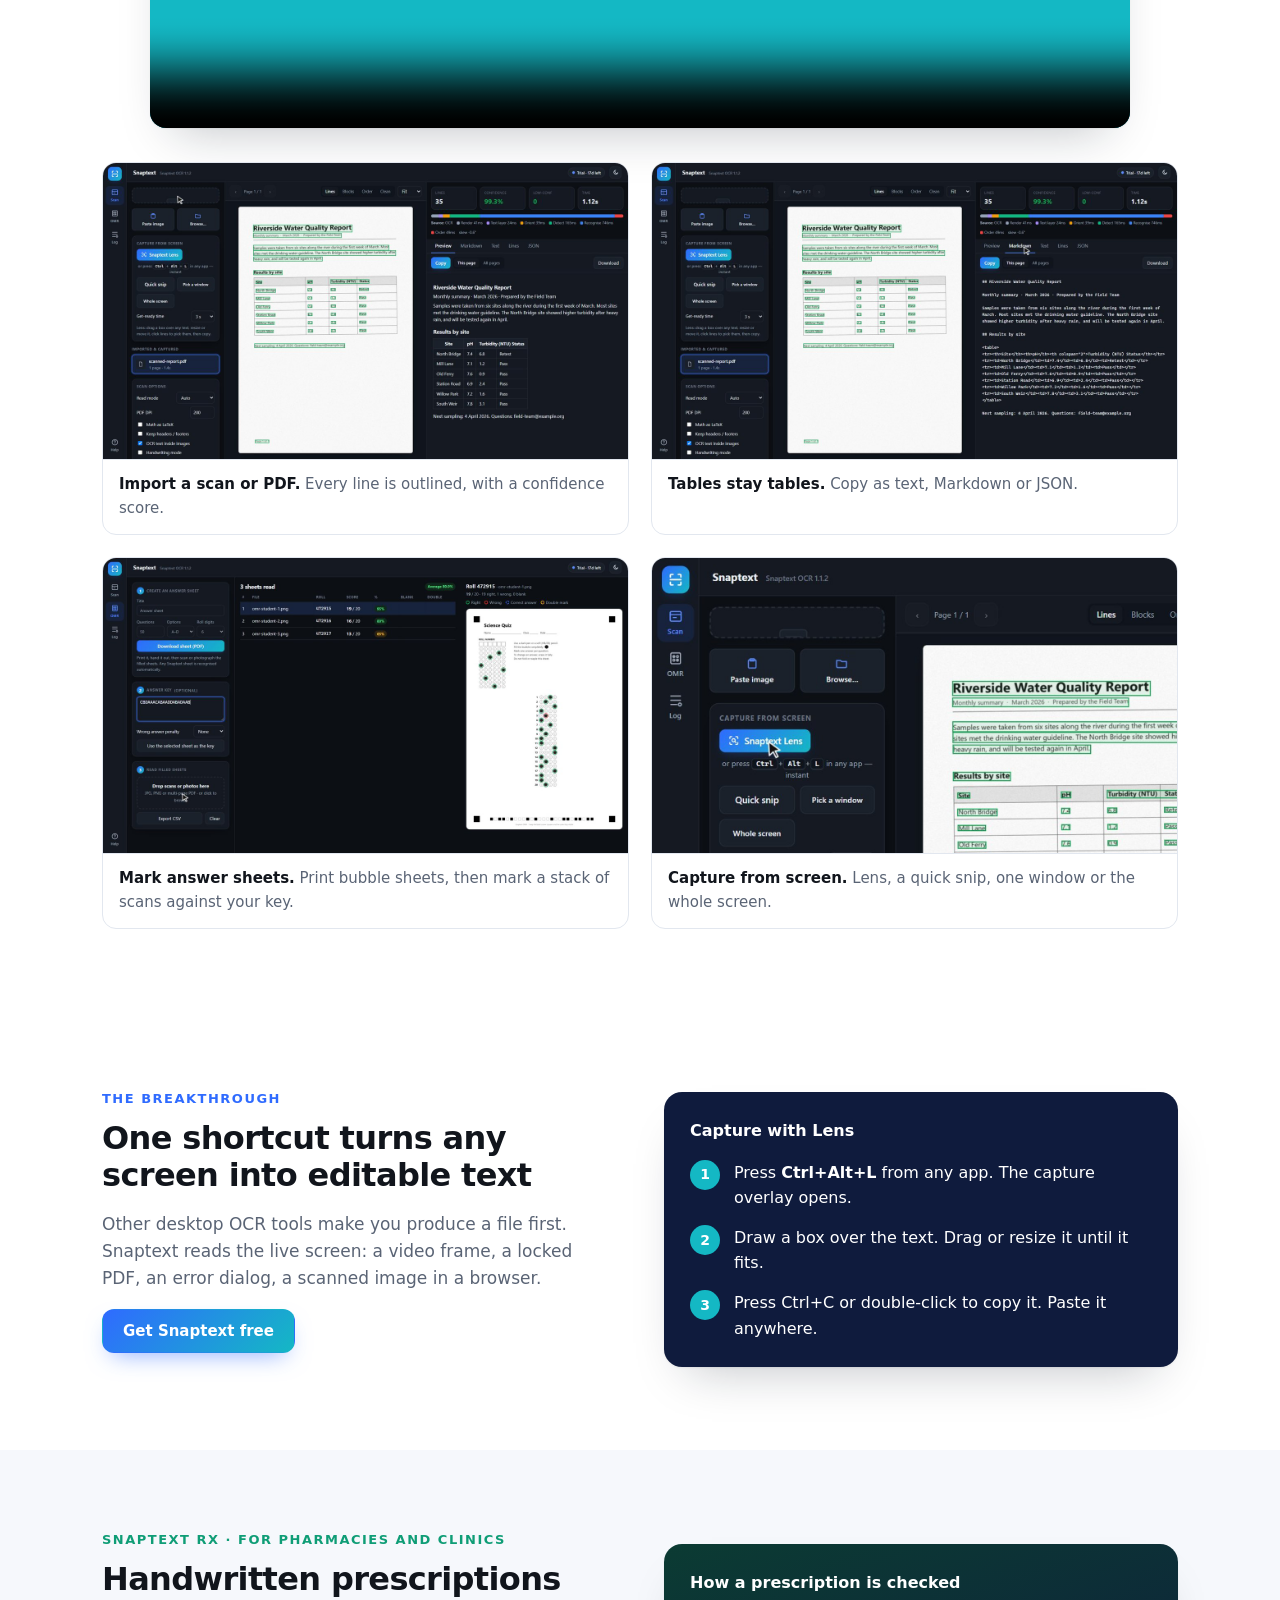
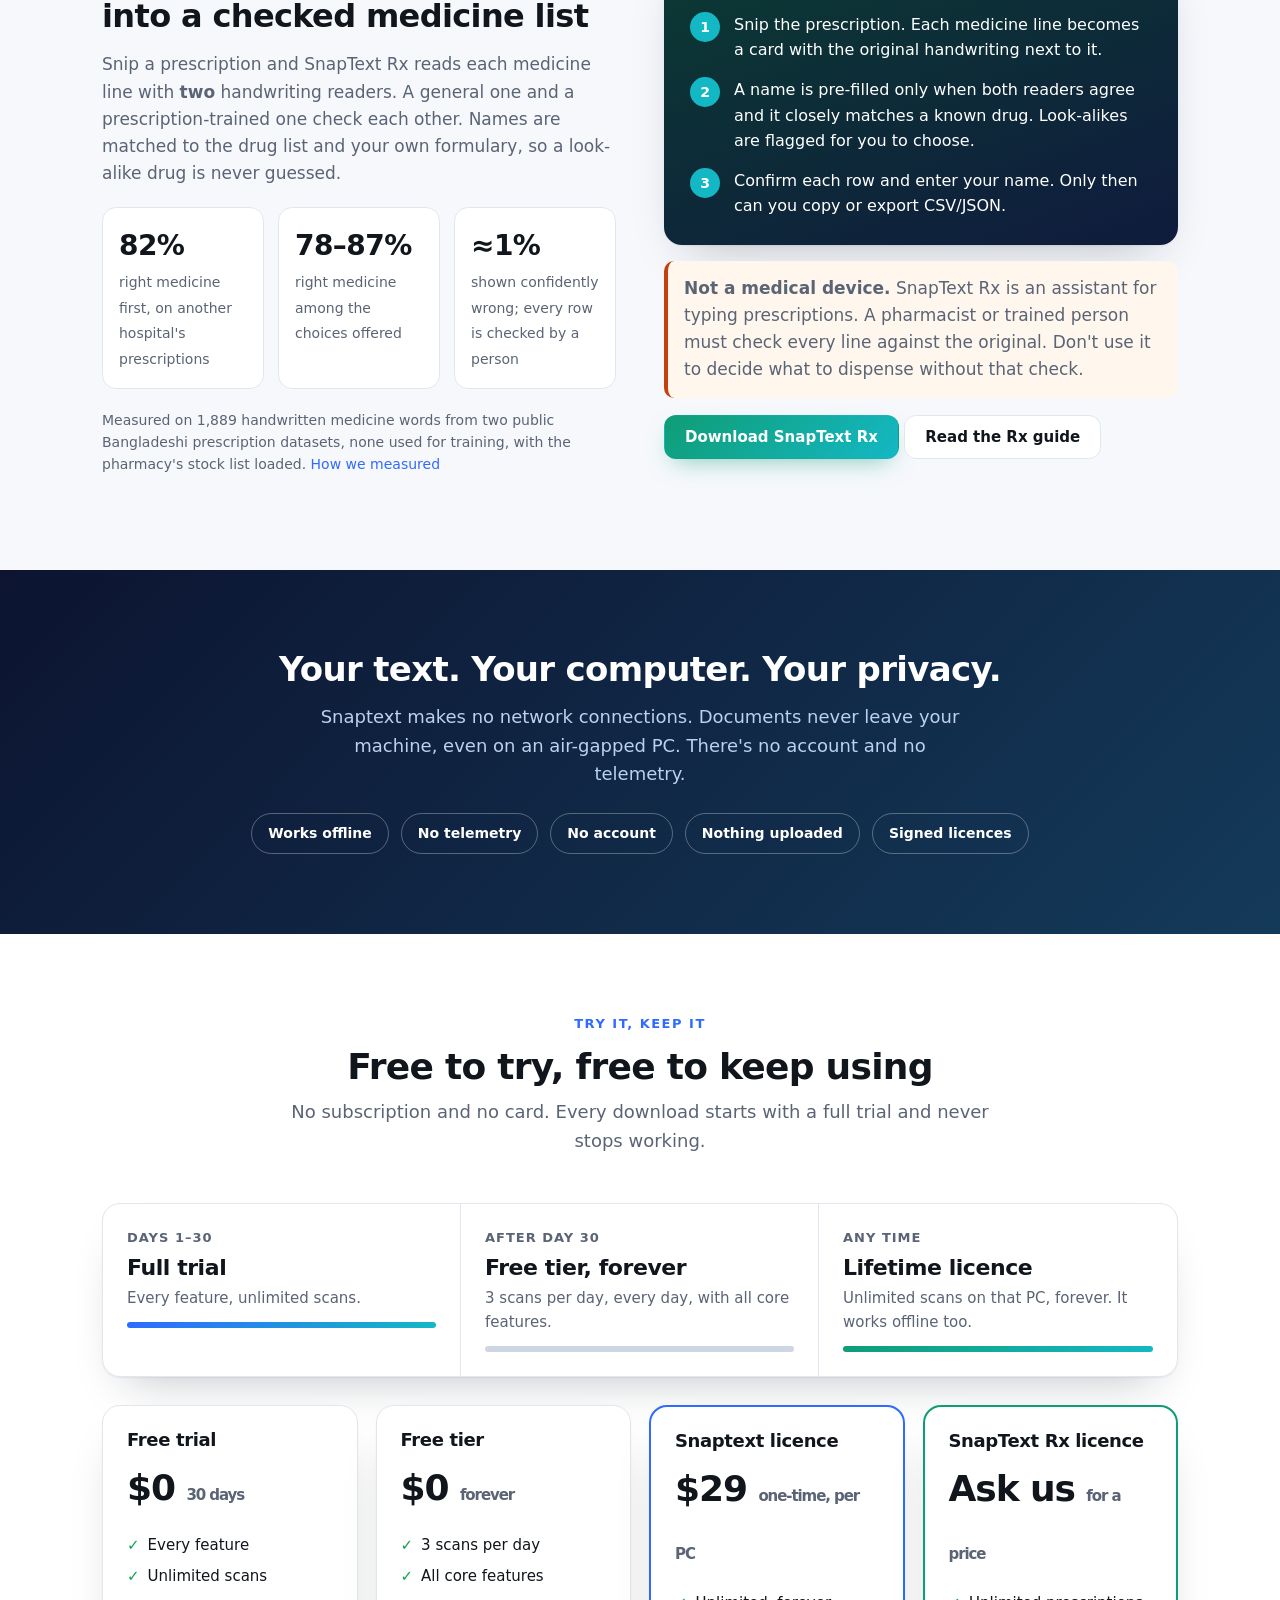
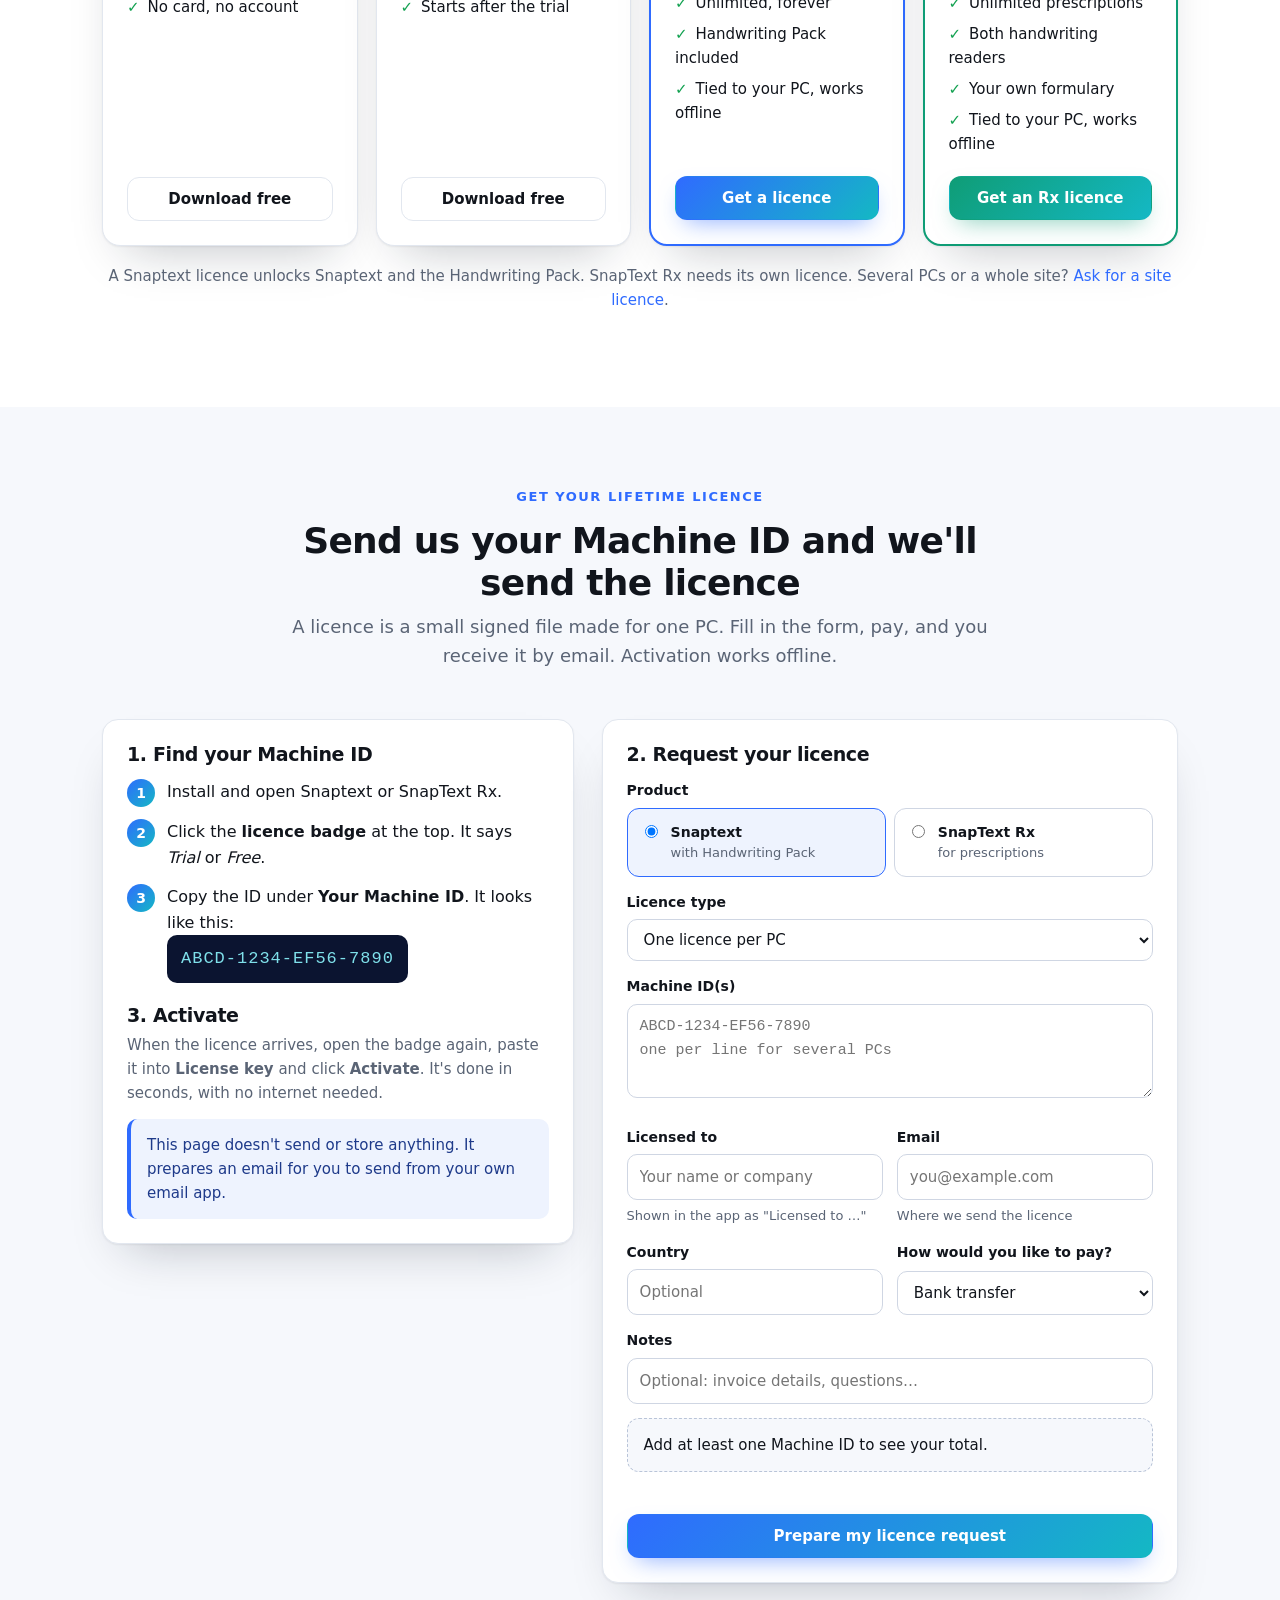
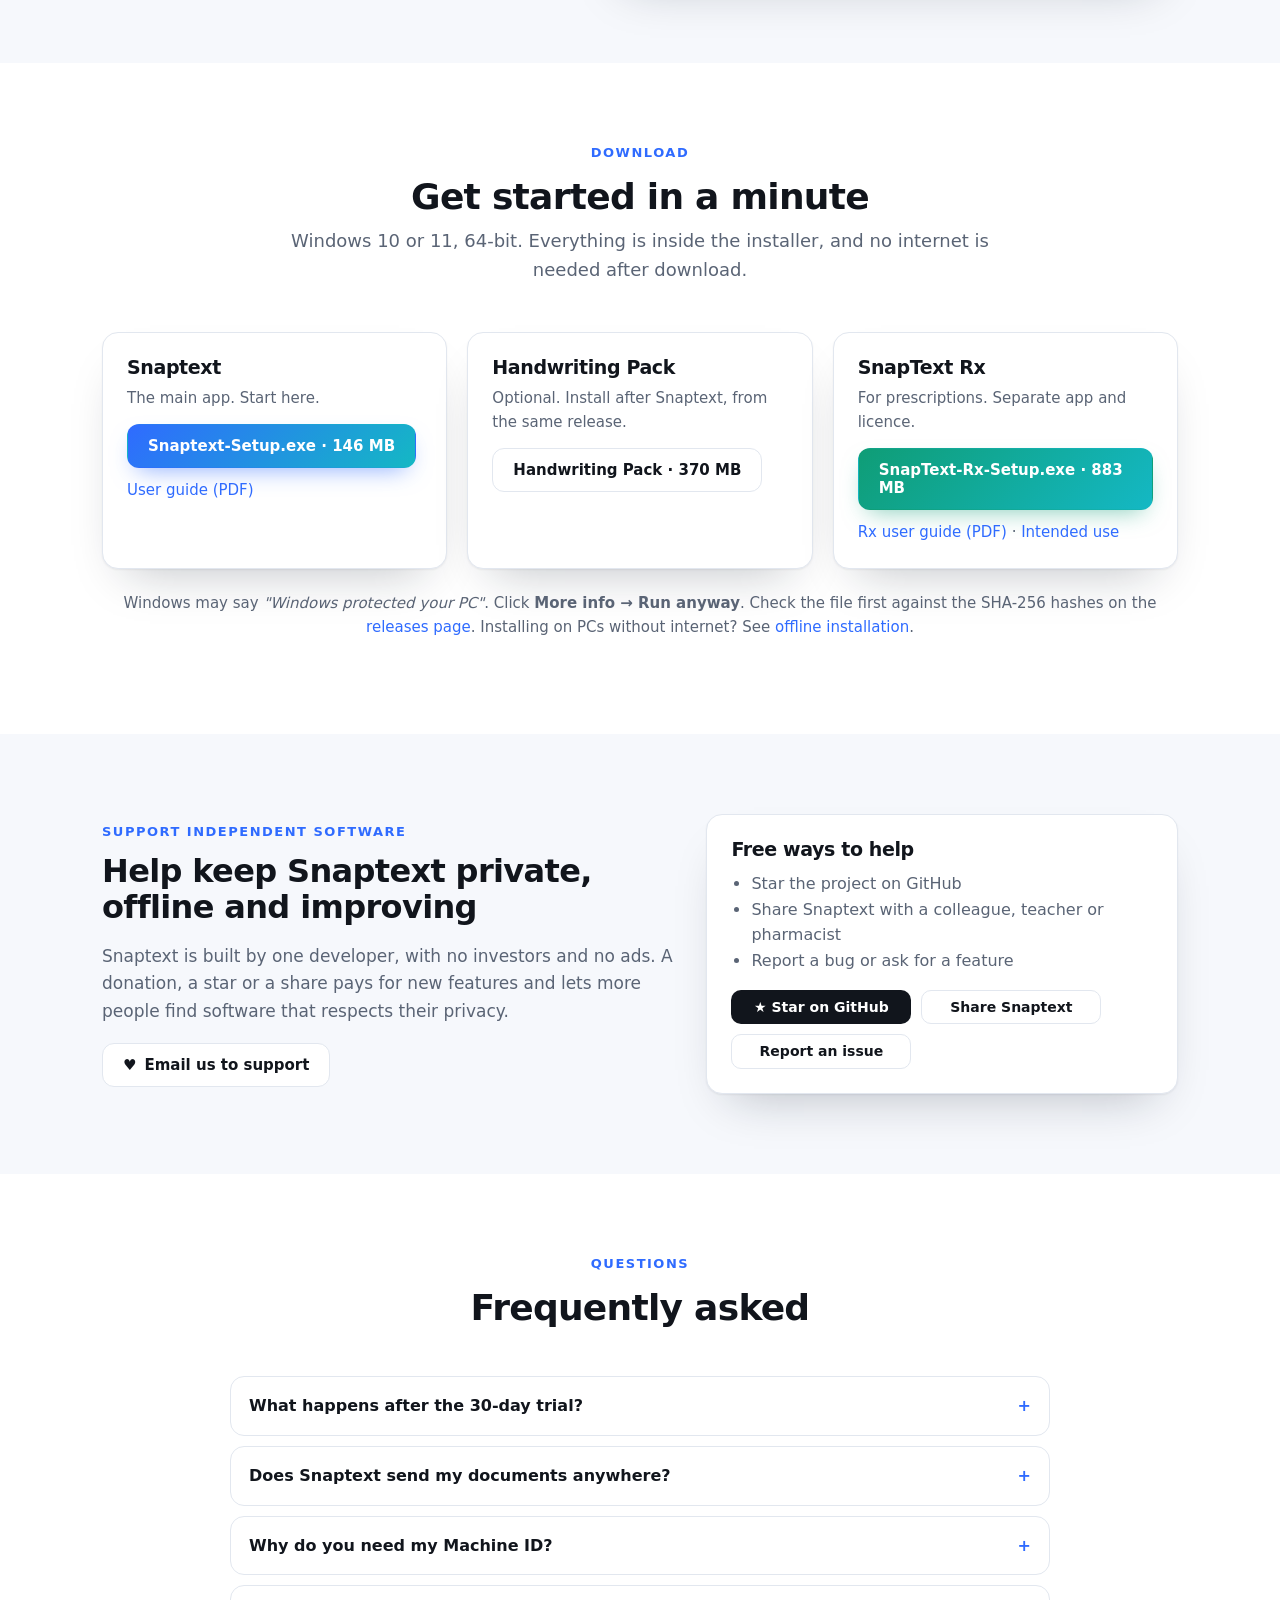
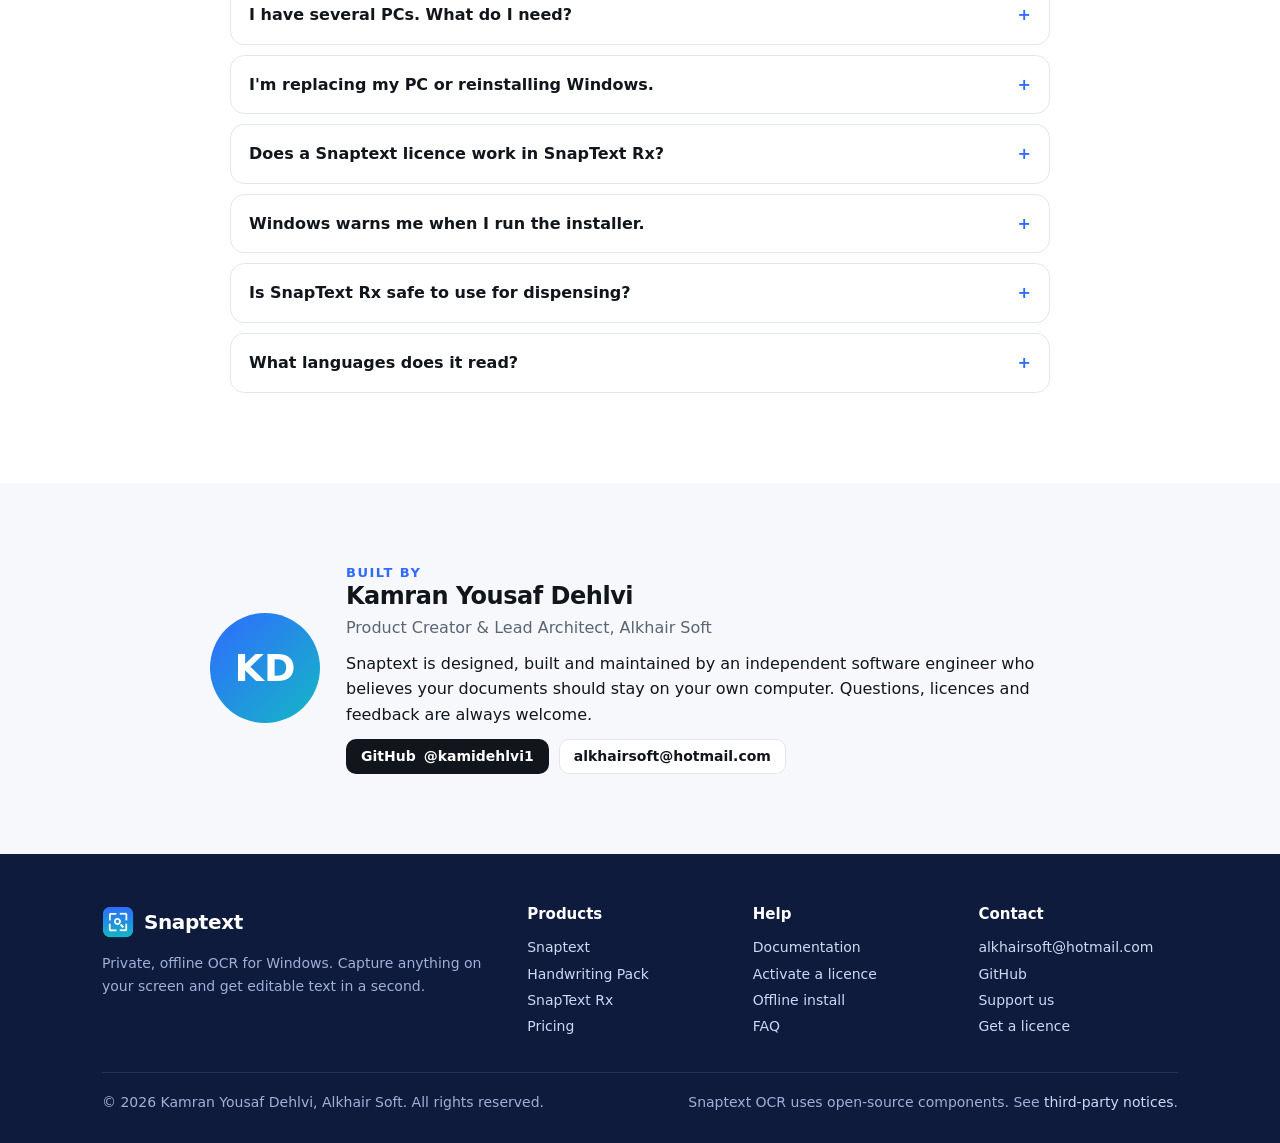
==== commit 21893531: "Contact address: alkhairsoft@hotmail.com Co-Authored-By: Claude Opus 5.5 <noreply@anthropic.com>" ====
--- a/index.html
+++ b/index.html
@@ -23,7 +23,7 @@
  "description":"Private, offline OCR for Windows: screen capture, Lens, PDF and image OCR, OMR answer sheets and handwriting.",
  "offers":[{"@type":"Offer","price":"0","priceCurrency":"USD","description":"30-day trial, then 3 scans per day free"},
            {"@type":"Offer","price":"29","priceCurrency":"USD","description":"Lifetime licence for one PC"}],
- "author":{"@type":"Person","name":"Kamran Yousaf Dehlvi","email":"alkhairsoft@live.com"},
+ "author":{"@type":"Person","name":"Kamran Yousaf Dehlvi","email":"alkhairsoft@hotmail.com"},
  "publisher":{"@type":"Organization","name":"Alkhair Soft"}}
 </script>
 <script src="assets/site.js?v=1.2.0" defer></script>
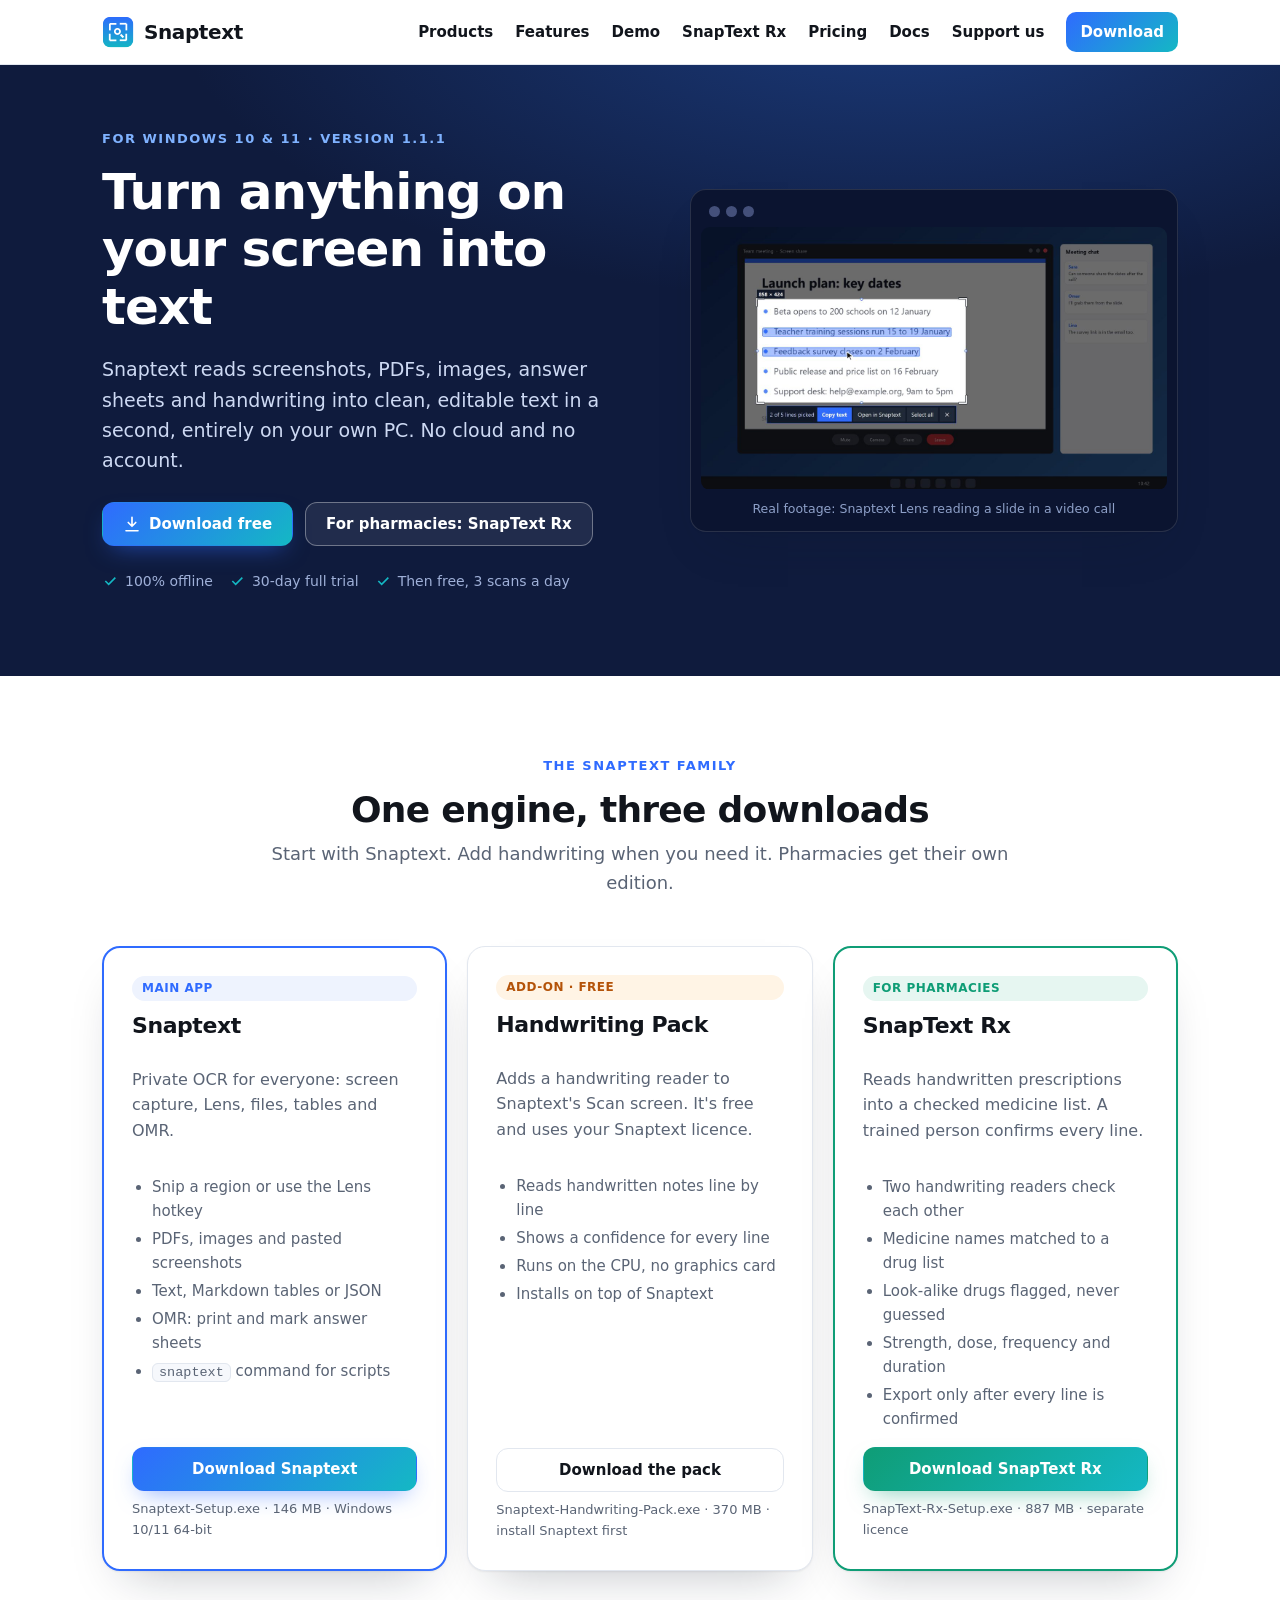
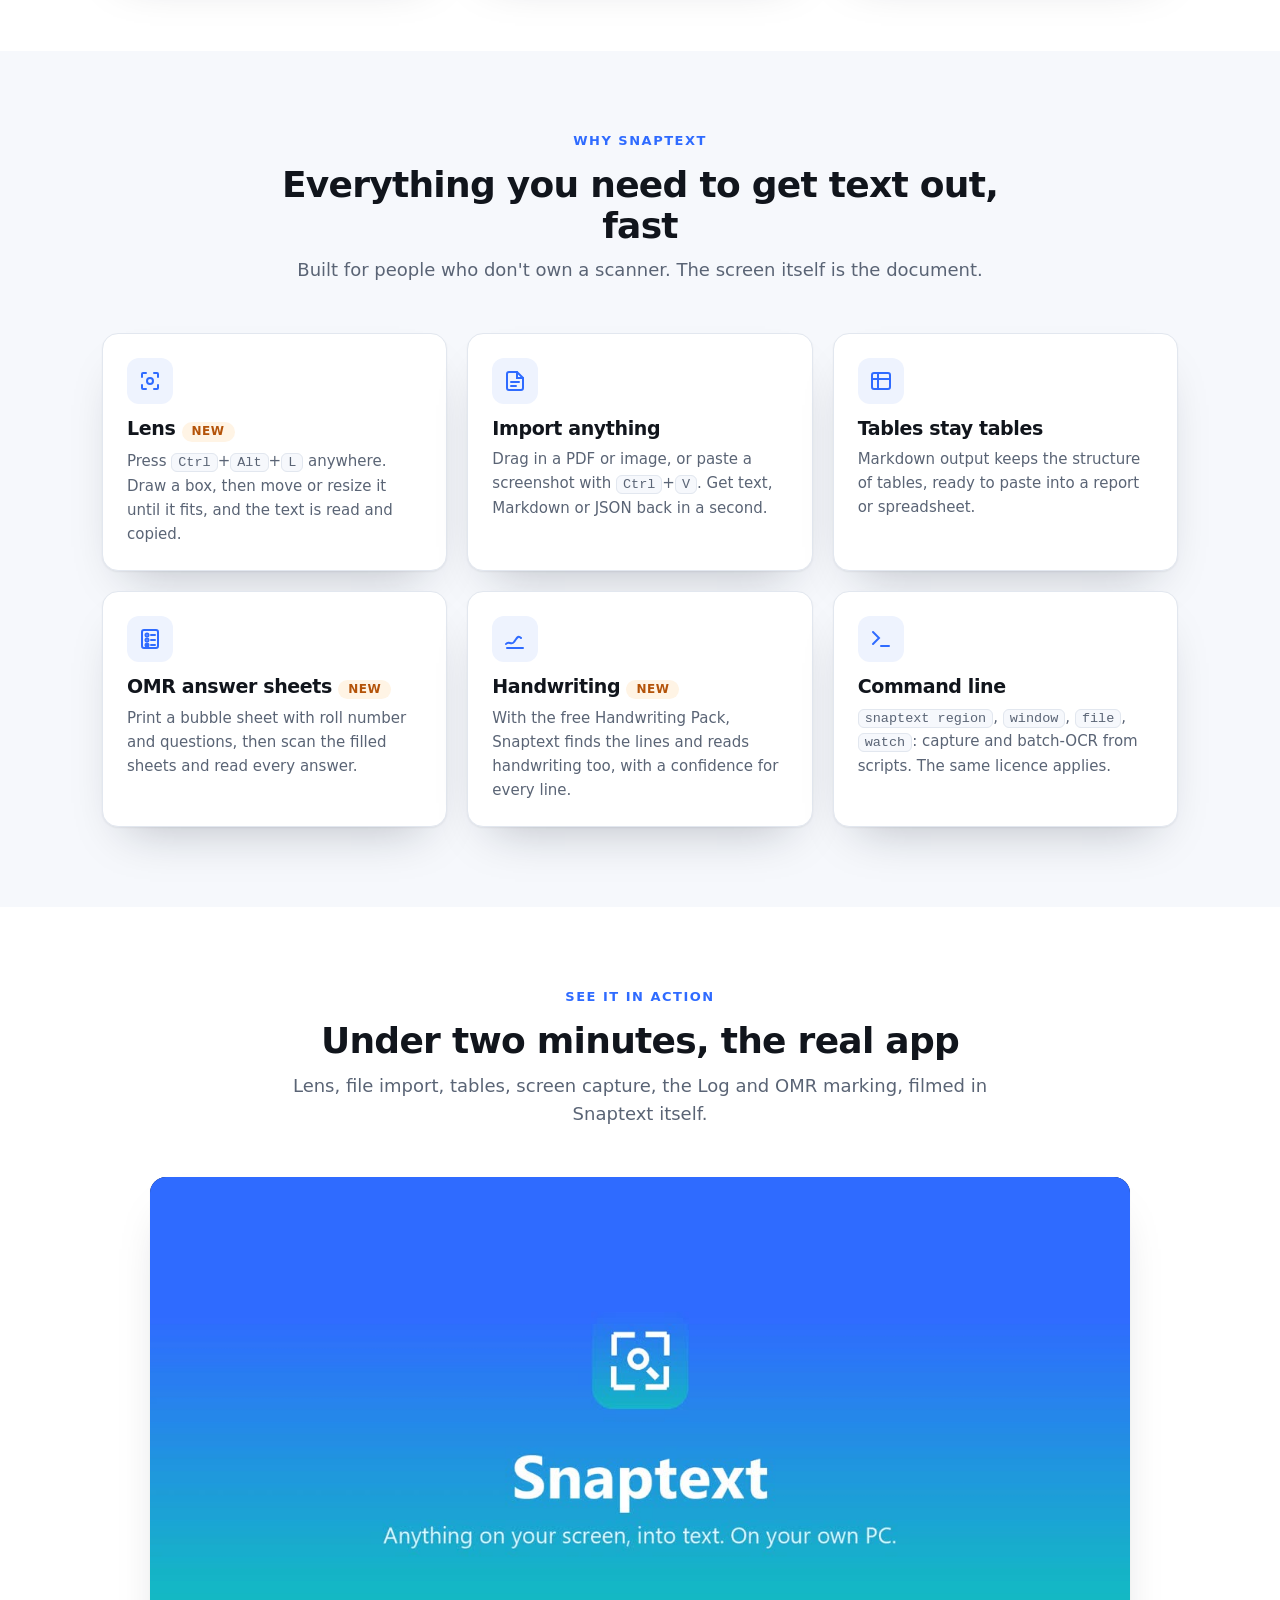
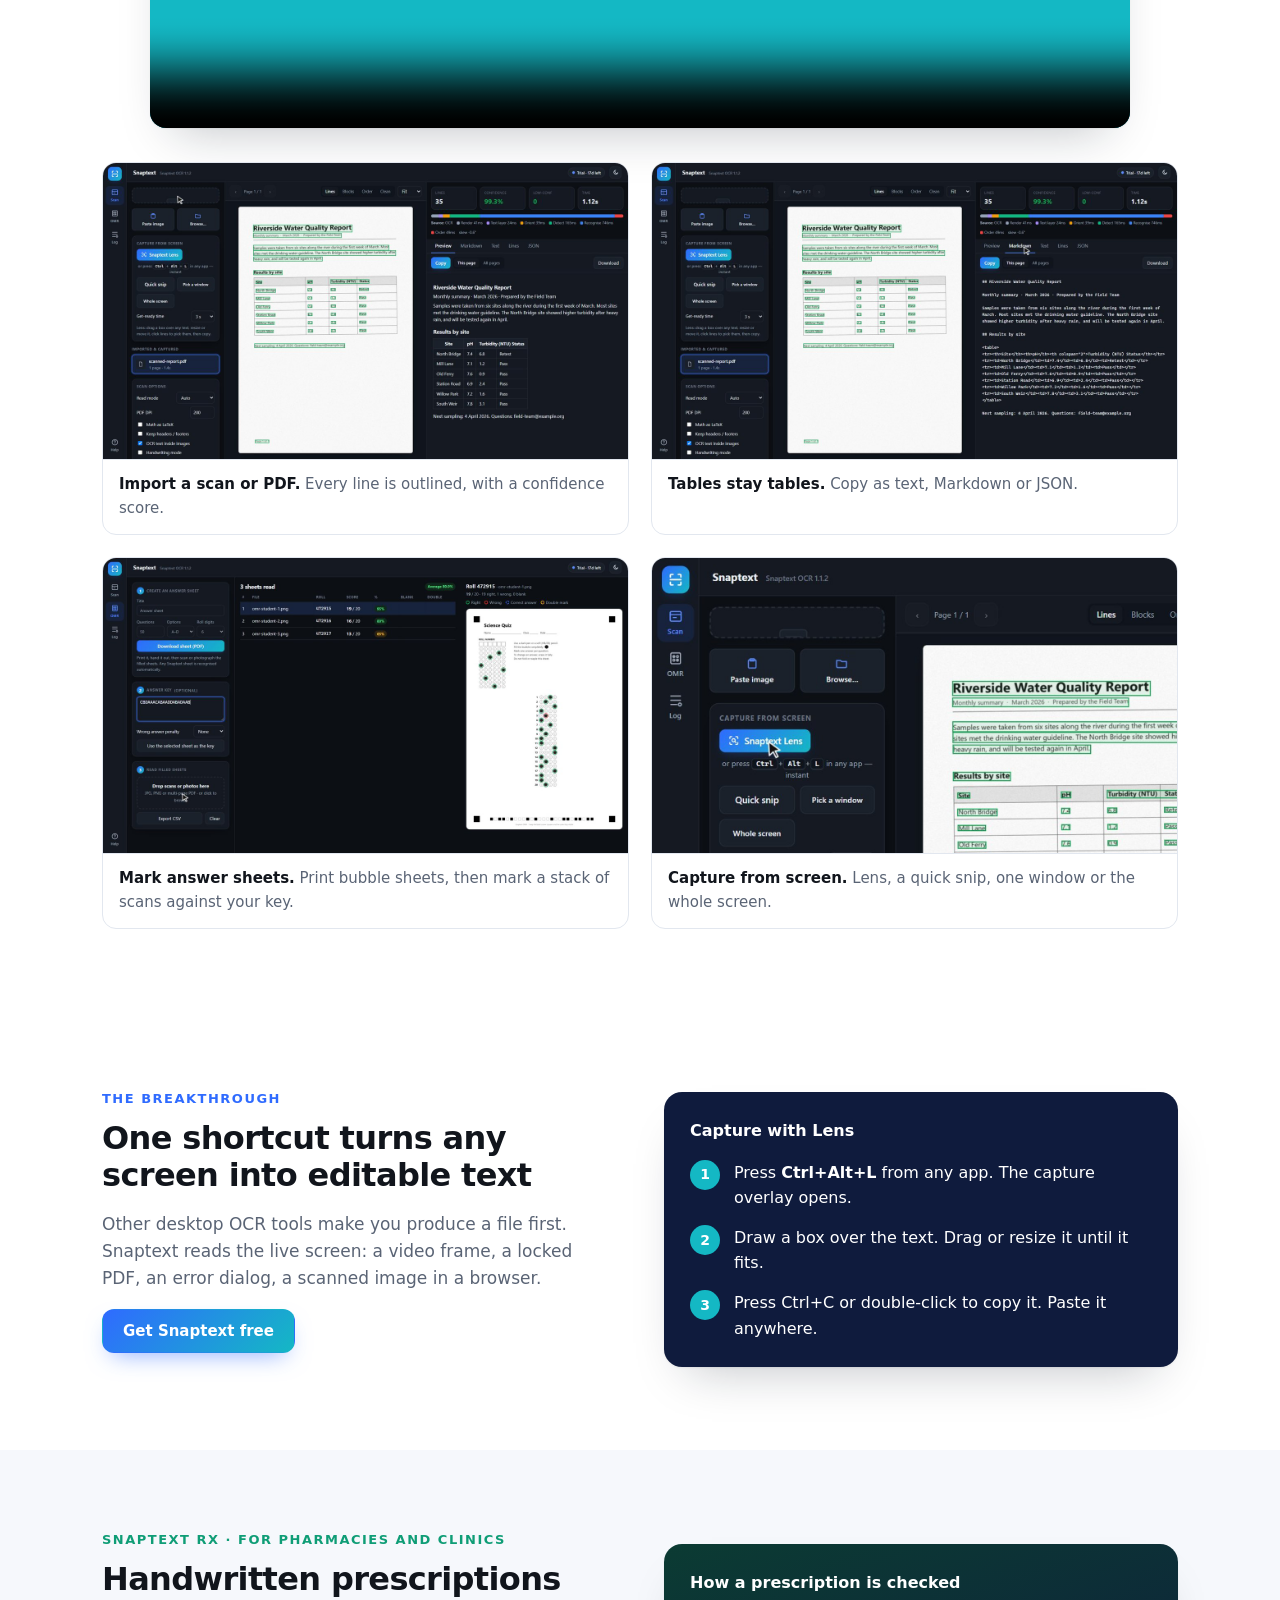
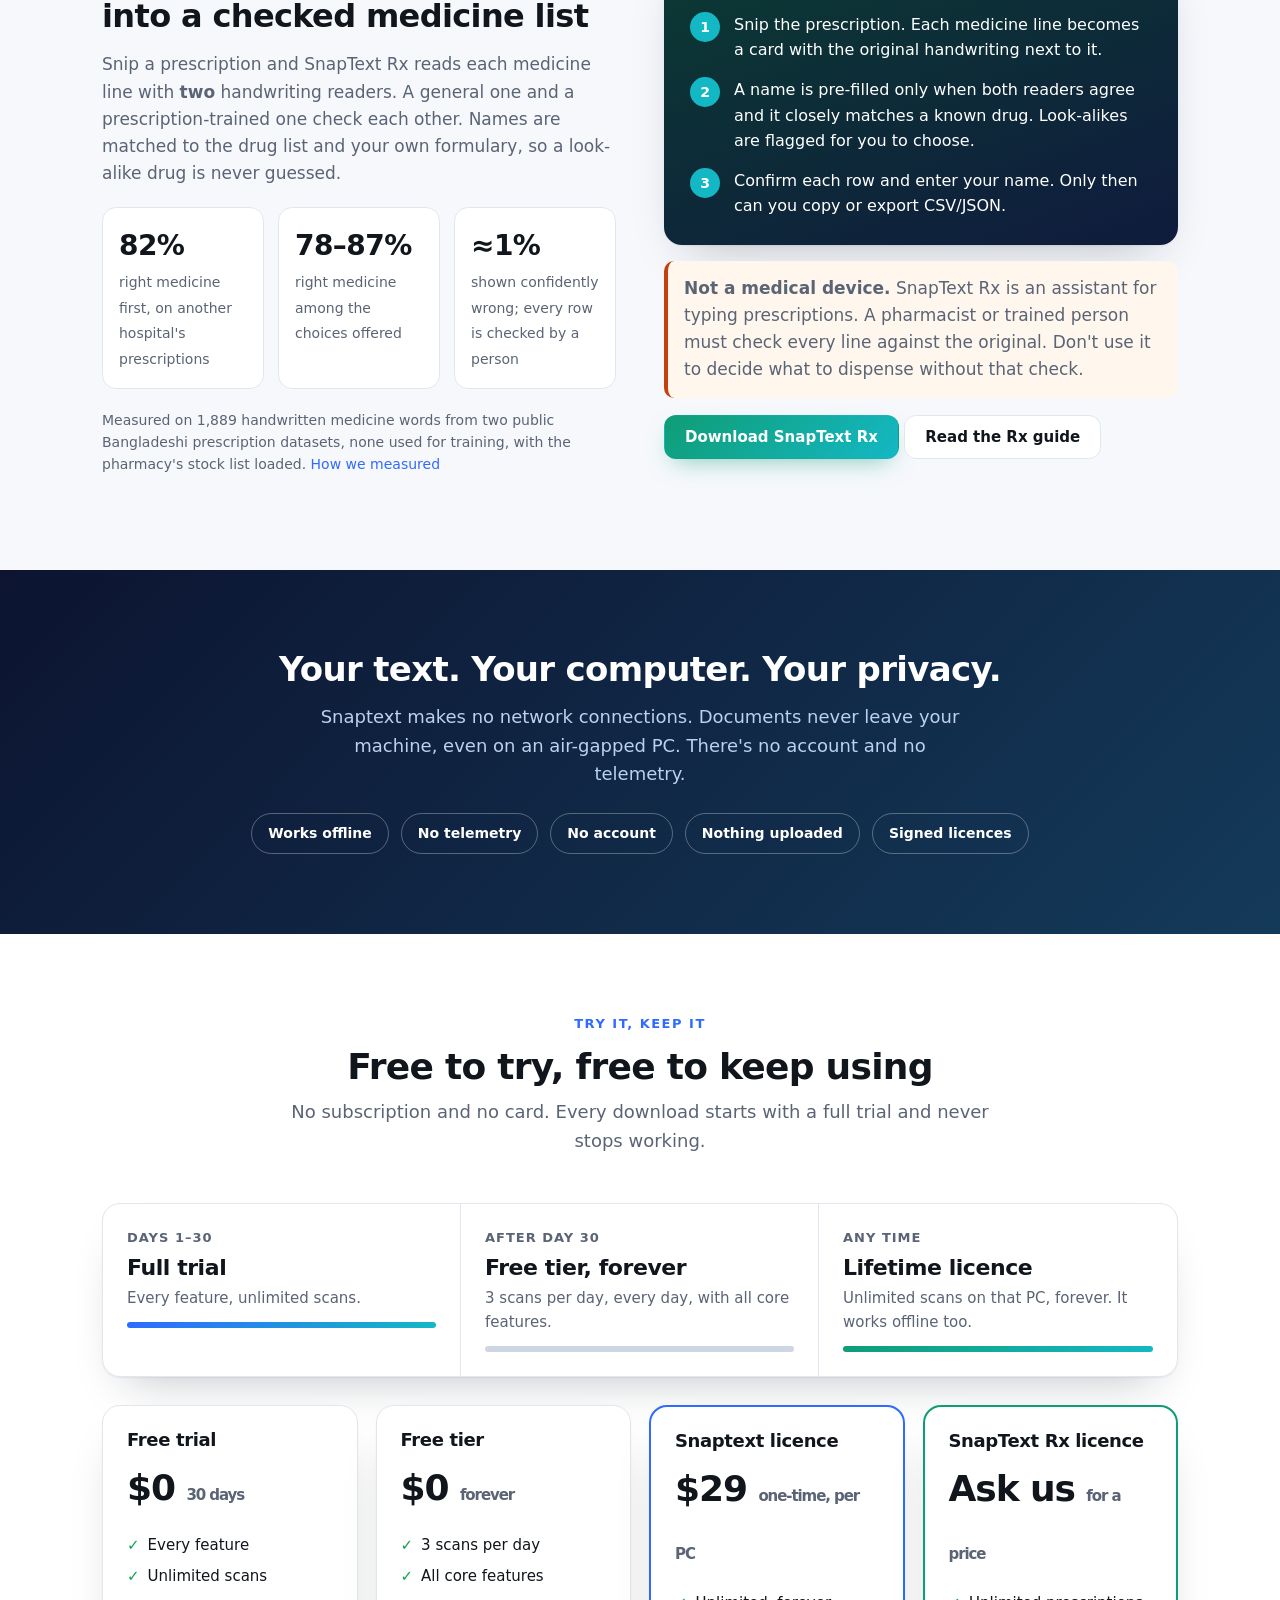
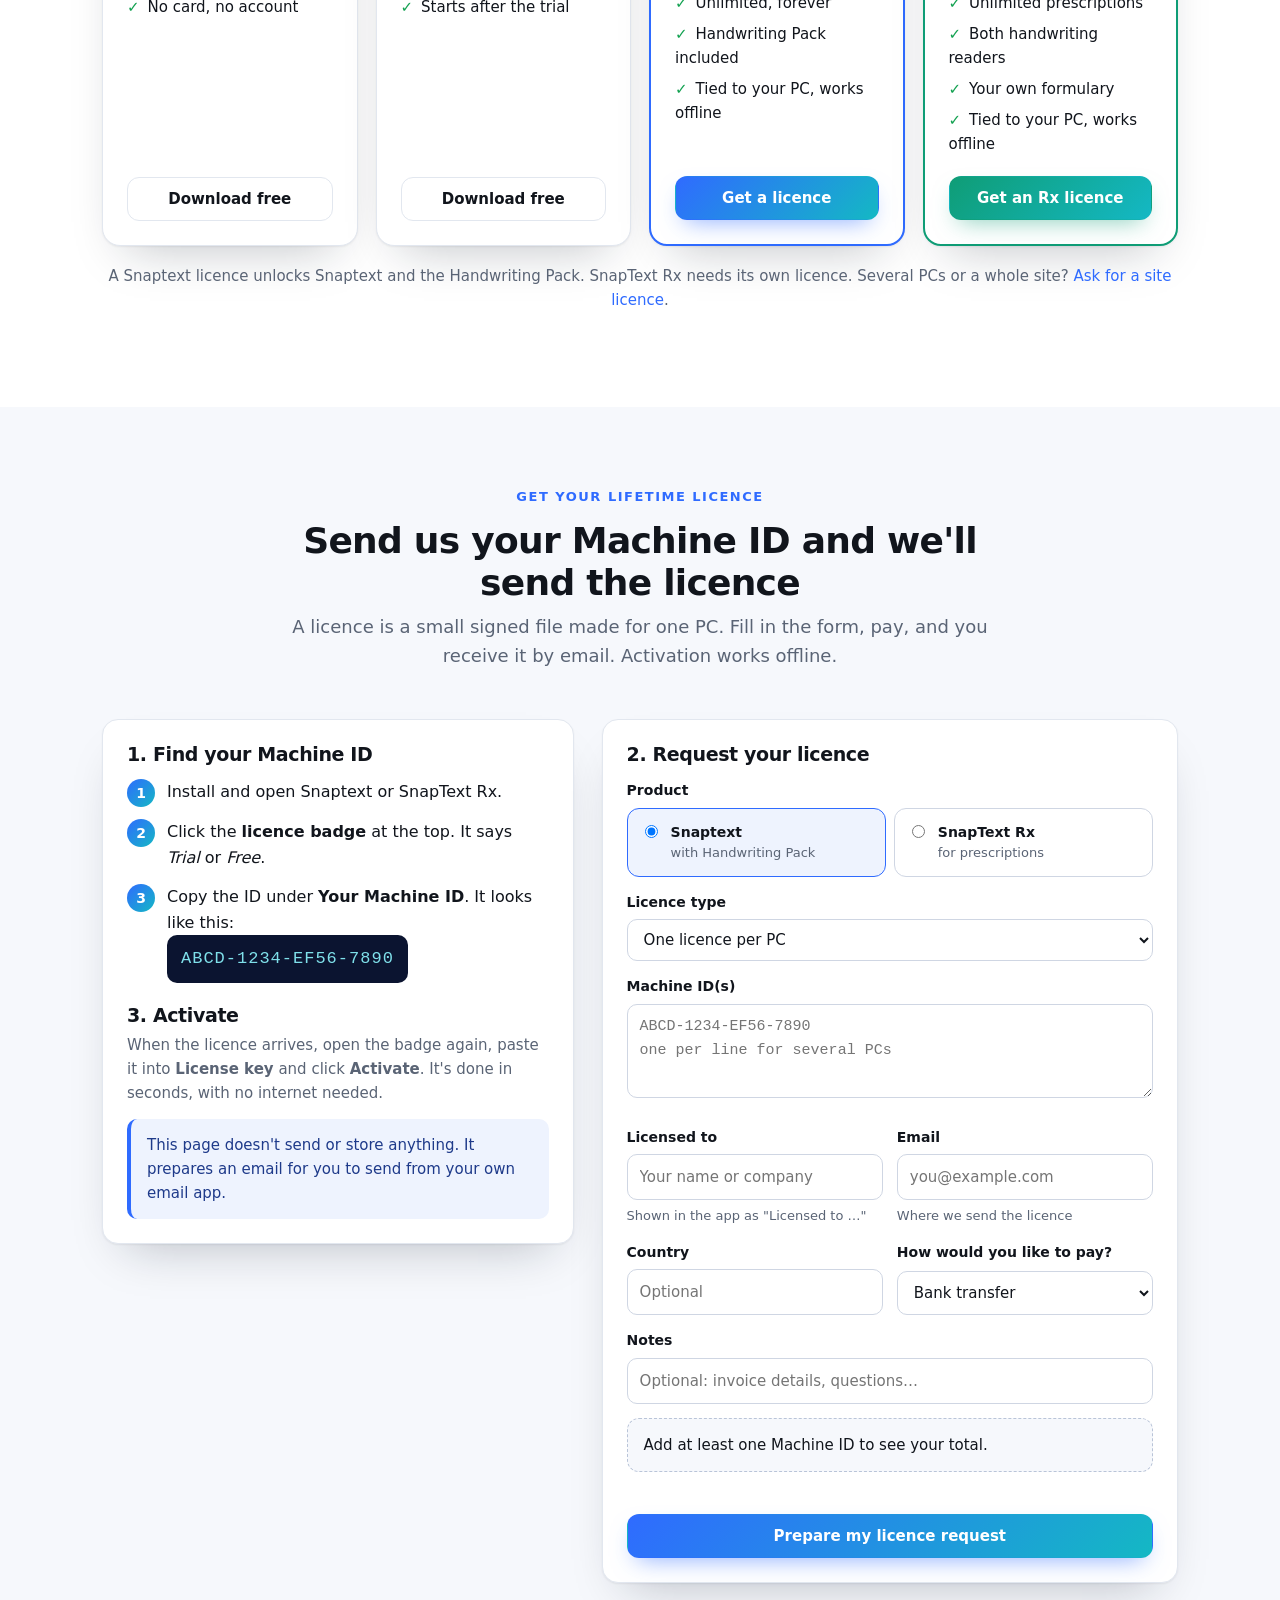
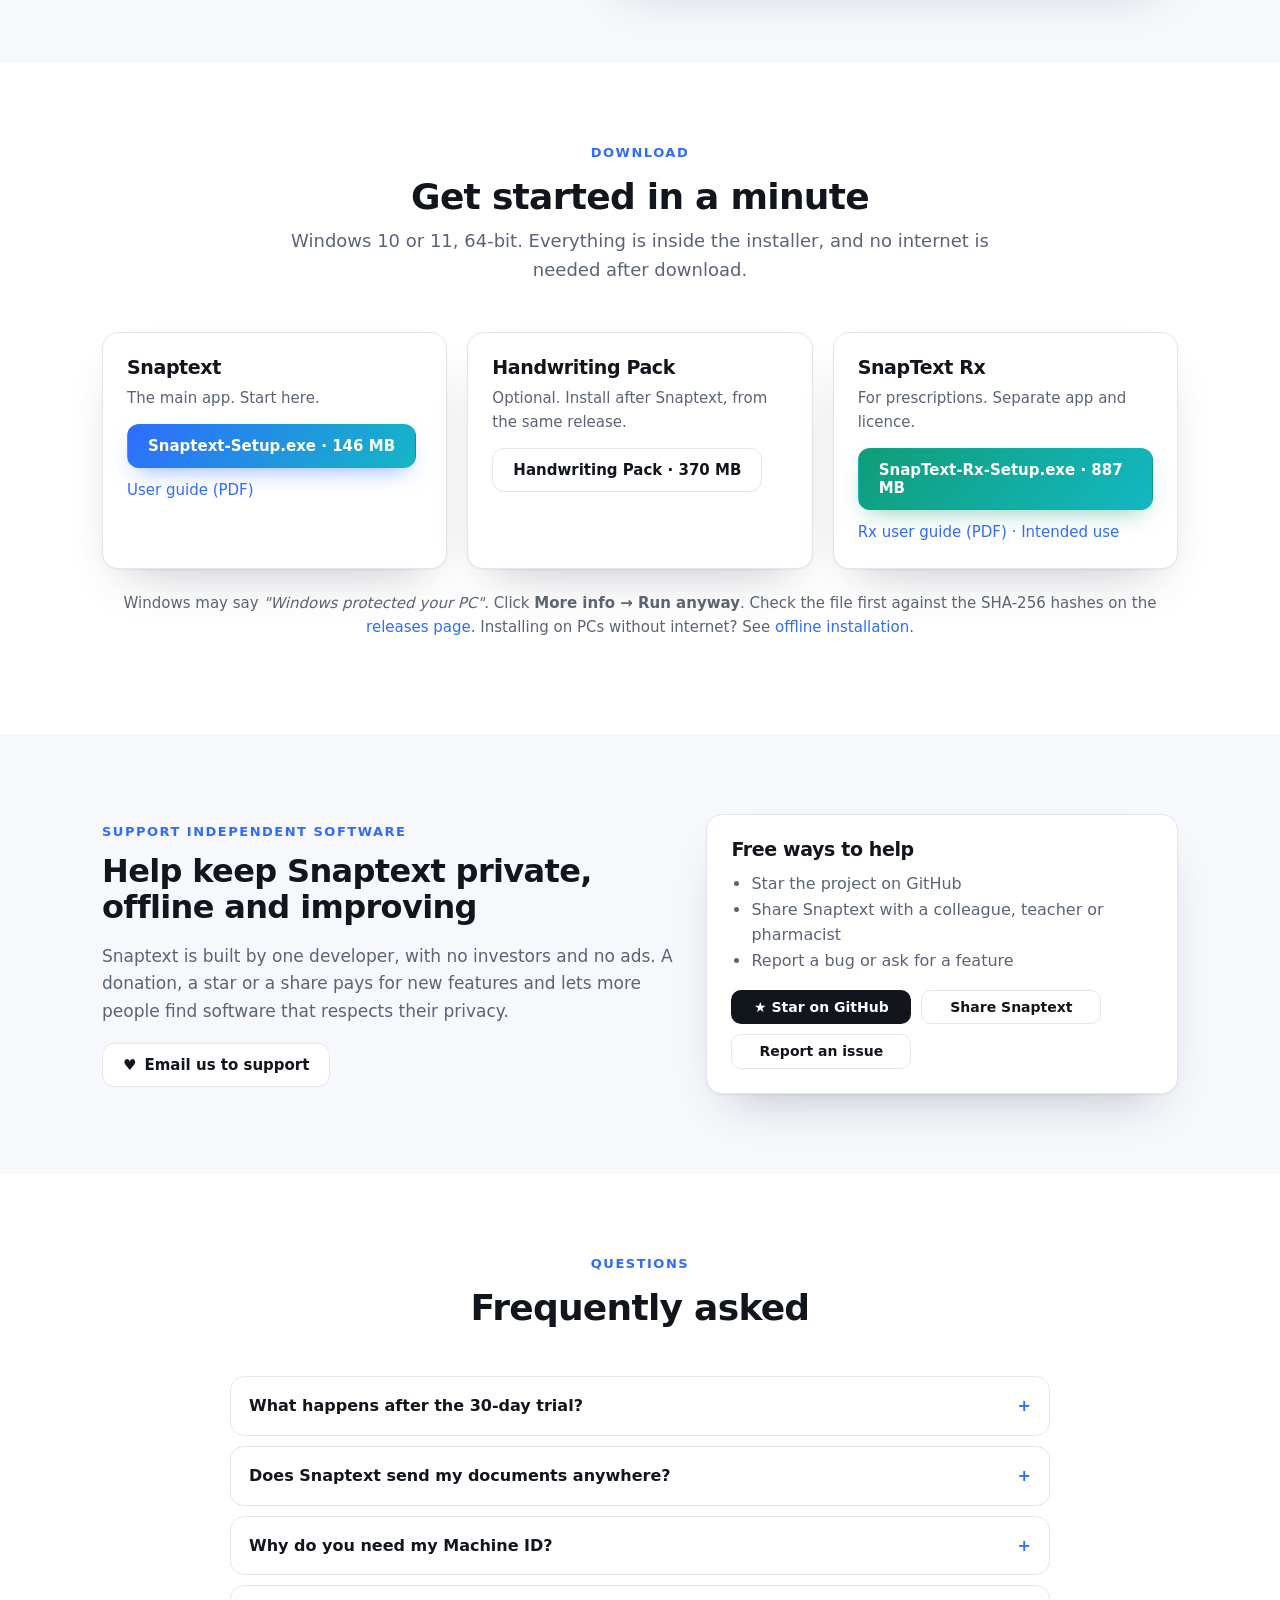
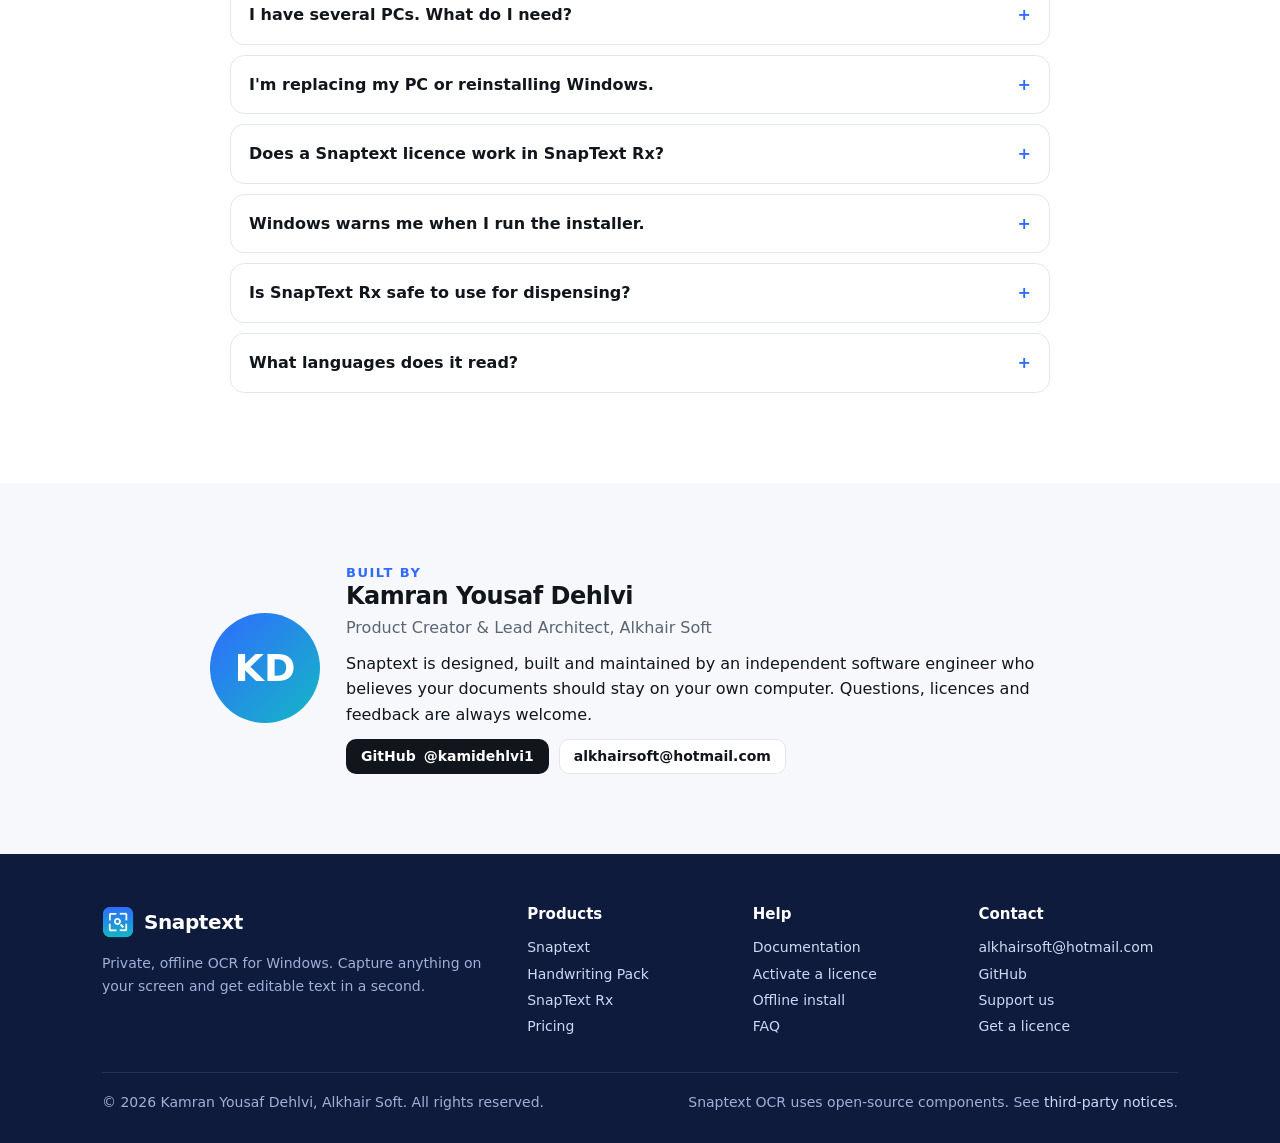
==== commit 6043706b: "Version 1.1.1; SnapText Rx download is 887 MB Co-Authored-By: Claude Opus 5.5 <noreply@anthropic.com" ====
--- a/index.html
+++ b/index.html
@@ -50,7 +50,7 @@
 <header class="hero" id="top">
   <div class="wrap">
     <div>
-      <div class="eyebrow">For Windows 10 &amp; 11 · Version 1.1</div>
+      <div class="eyebrow">For Windows 10 &amp; 11 · Version 1.1.1</div>
       <h1>Turn anything on your screen into text</h1>
       <p class="lead">Snaptext reads screenshots, PDFs, images, answer sheets and handwriting into clean, editable text in a second, entirely on your own PC. No cloud and no account.</p>
       <div class="cta-row">
@@ -130,7 +130,7 @@
         </ul>
         <div class="foot">
           <a class="btn rx" data-dl="SnapText-Rx-Setup.exe" href="#download">Download SnapText Rx</a>
-          <span class="meta">SnapText-Rx-Setup.exe · 883 MB · separate licence</span>
+          <span class="meta">SnapText-Rx-Setup.exe · 887 MB · separate licence</span>
         </div>
       </div>
     </div>
@@ -361,7 +361,7 @@
     <div class="grid3">
       <div class="card rv"><h3>Snaptext</h3><p>The main app. Start here.</p><p style="margin-top:14px"><a class="btn primary" data-dl="Snaptext-Setup.exe" href="#">Snaptext-Setup.exe · 146 MB</a></p><p style="margin-top:10px;font-size:15px"><a href="downloads/Snaptext-User-Guide.pdf" target="_blank" rel="noopener">User guide (PDF)</a></p></div>
       <div class="card rv"><h3>Handwriting Pack</h3><p>Optional. Install after Snaptext, from the same release.</p><p style="margin-top:14px"><a class="btn line" data-dl="Snaptext-Handwriting-Pack.exe" href="#">Handwriting Pack · 370 MB</a></p></div>
-      <div class="card rv"><h3>SnapText Rx</h3><p>For prescriptions. Separate app and licence.</p><p style="margin-top:14px"><a class="btn rx" data-dl="SnapText-Rx-Setup.exe" href="#">SnapText-Rx-Setup.exe · 883 MB</a></p><p style="margin-top:10px;font-size:15px"><a href="downloads/SnapText-Rx-User-Guide.pdf" target="_blank" rel="noopener">Rx user guide (PDF)</a> · <a href="downloads/SnapText-Rx-Intended-Use-and-Safety.txt" target="_blank" rel="noopener">Intended use</a></p></div>
+      <div class="card rv"><h3>SnapText Rx</h3><p>For prescriptions. Separate app and licence.</p><p style="margin-top:14px"><a class="btn rx" data-dl="SnapText-Rx-Setup.exe" href="#">SnapText-Rx-Setup.exe · 887 MB</a></p><p style="margin-top:10px;font-size:15px"><a href="downloads/SnapText-Rx-User-Guide.pdf" target="_blank" rel="noopener">Rx user guide (PDF)</a> · <a href="downloads/SnapText-Rx-Intended-Use-and-Safety.txt" target="_blank" rel="noopener">Intended use</a></p></div>
     </div>
     <p class="center muted" style="margin-top:22px;font-size:15px">
       Windows may say <i>"Windows protected your PC"</i>. Click <b>More info → Run anyway</b>. Check the file first against the SHA-256 hashes on the <a data-gh="releases" href="#">releases page</a>.
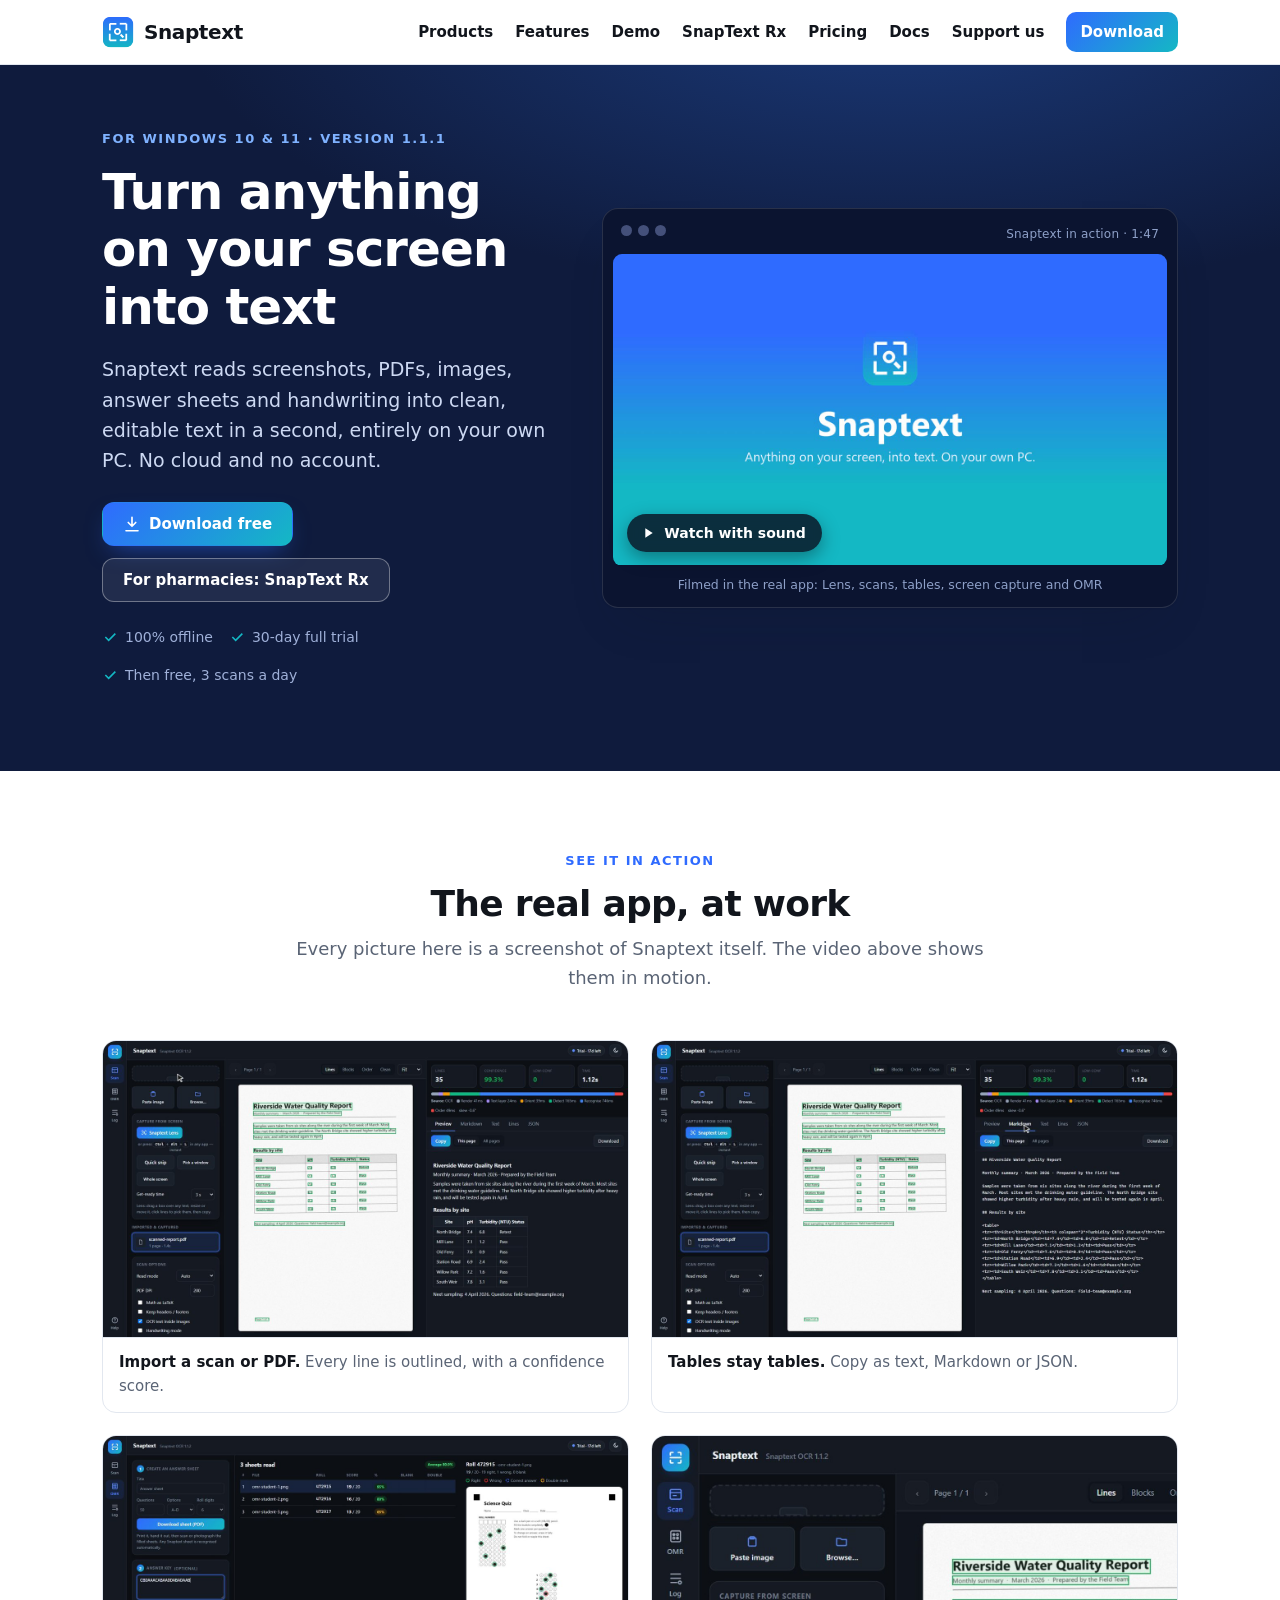
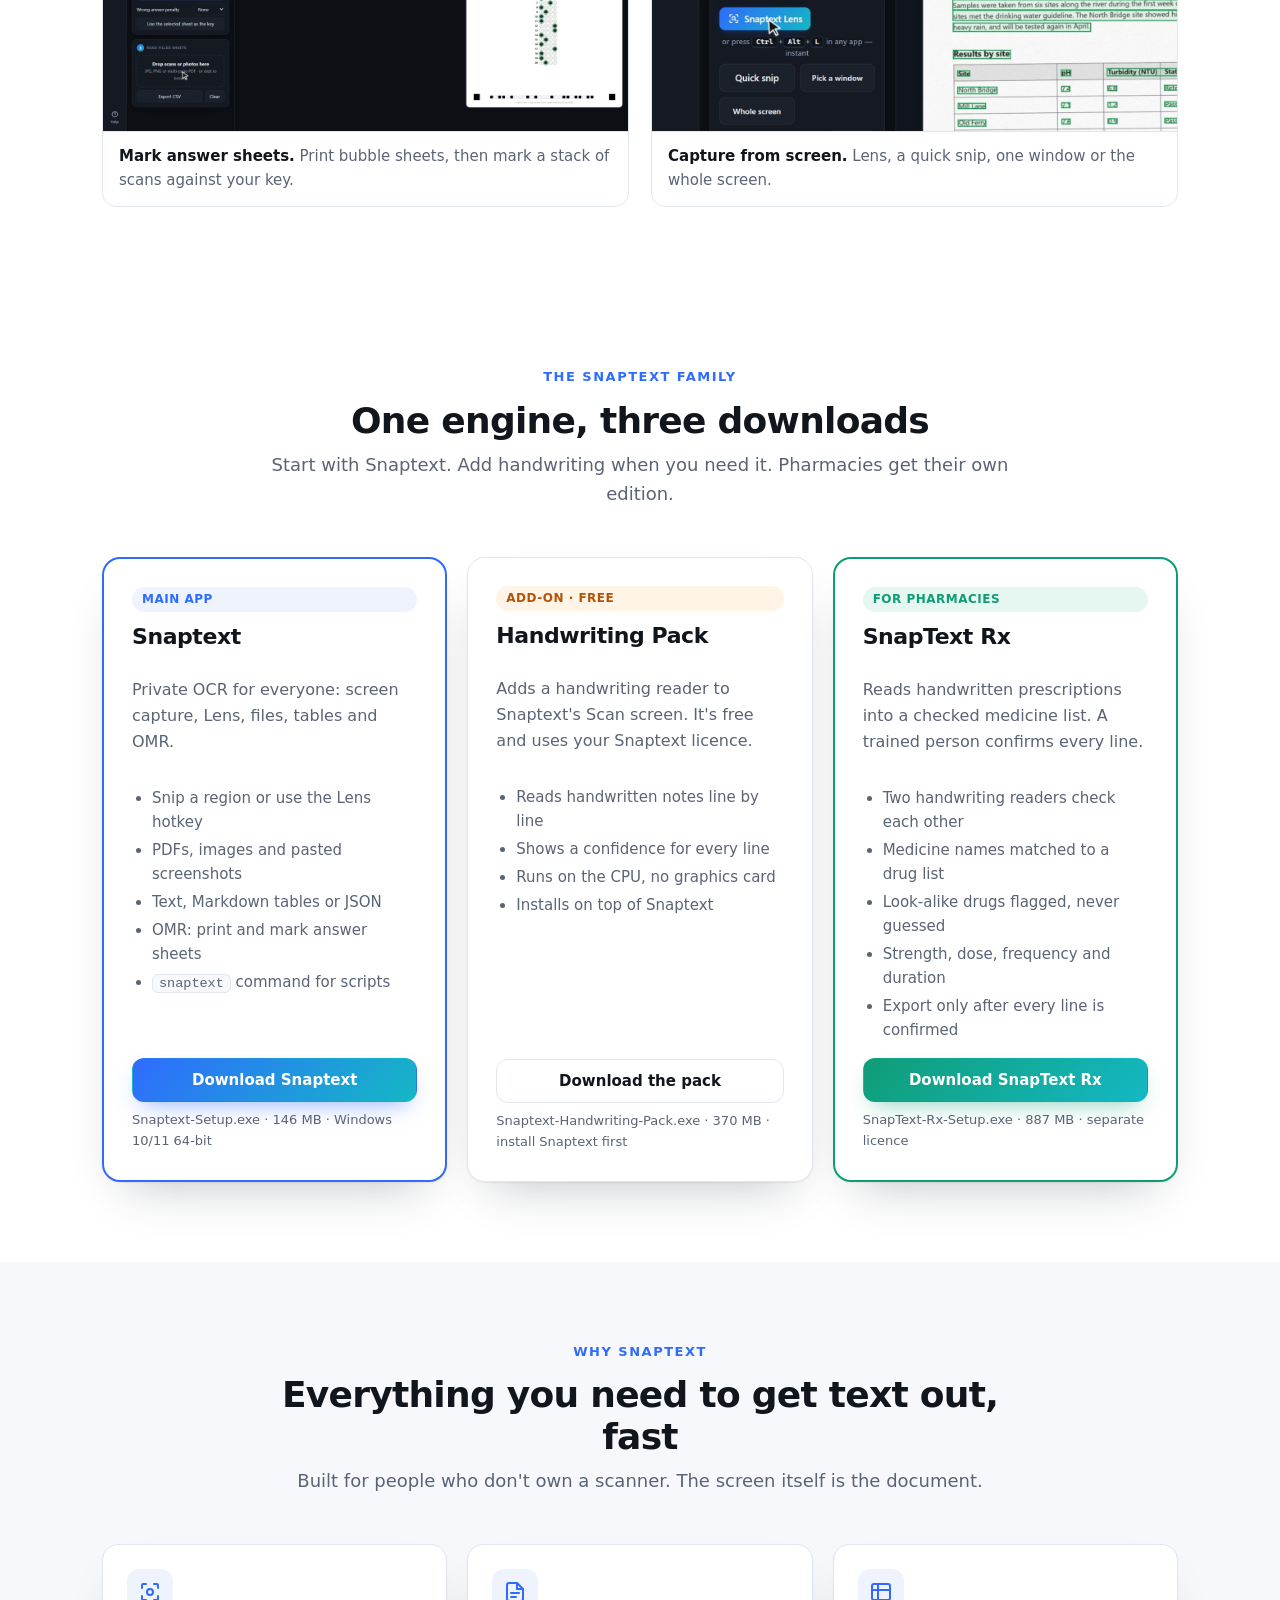
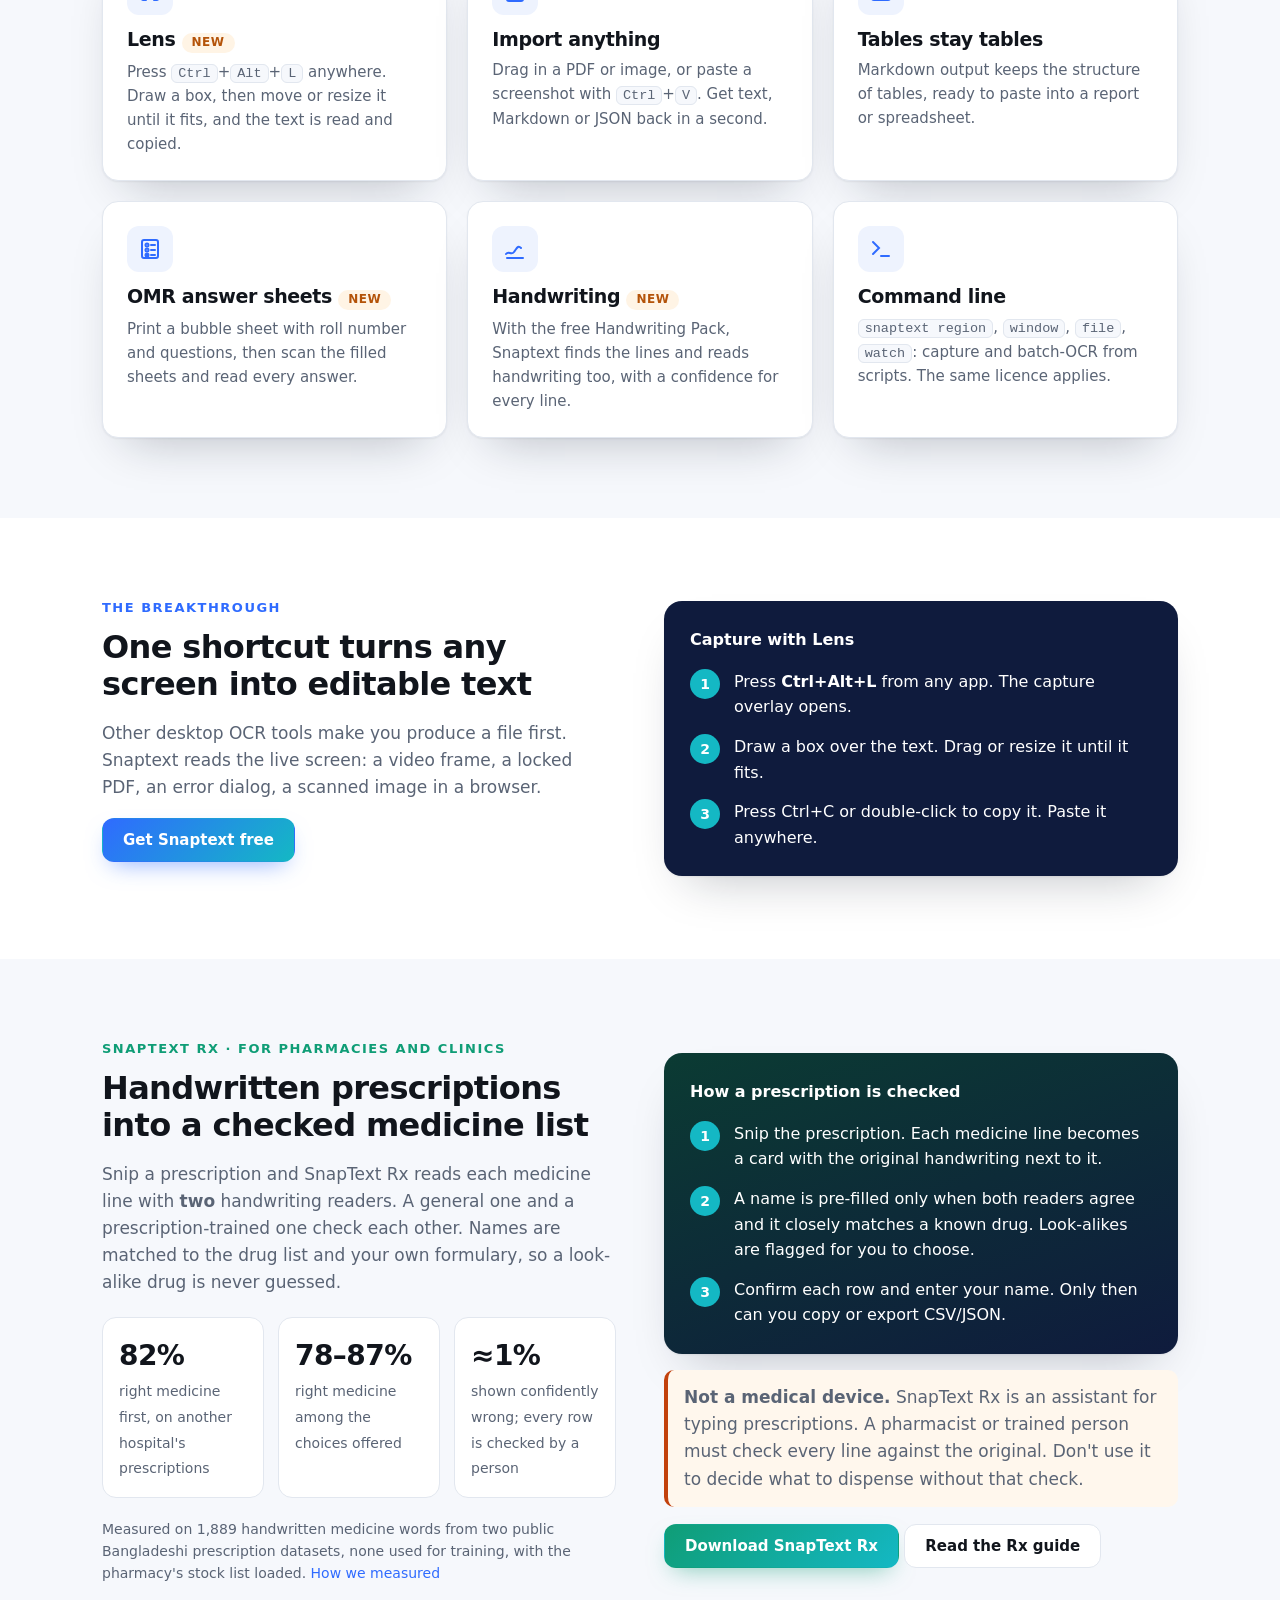
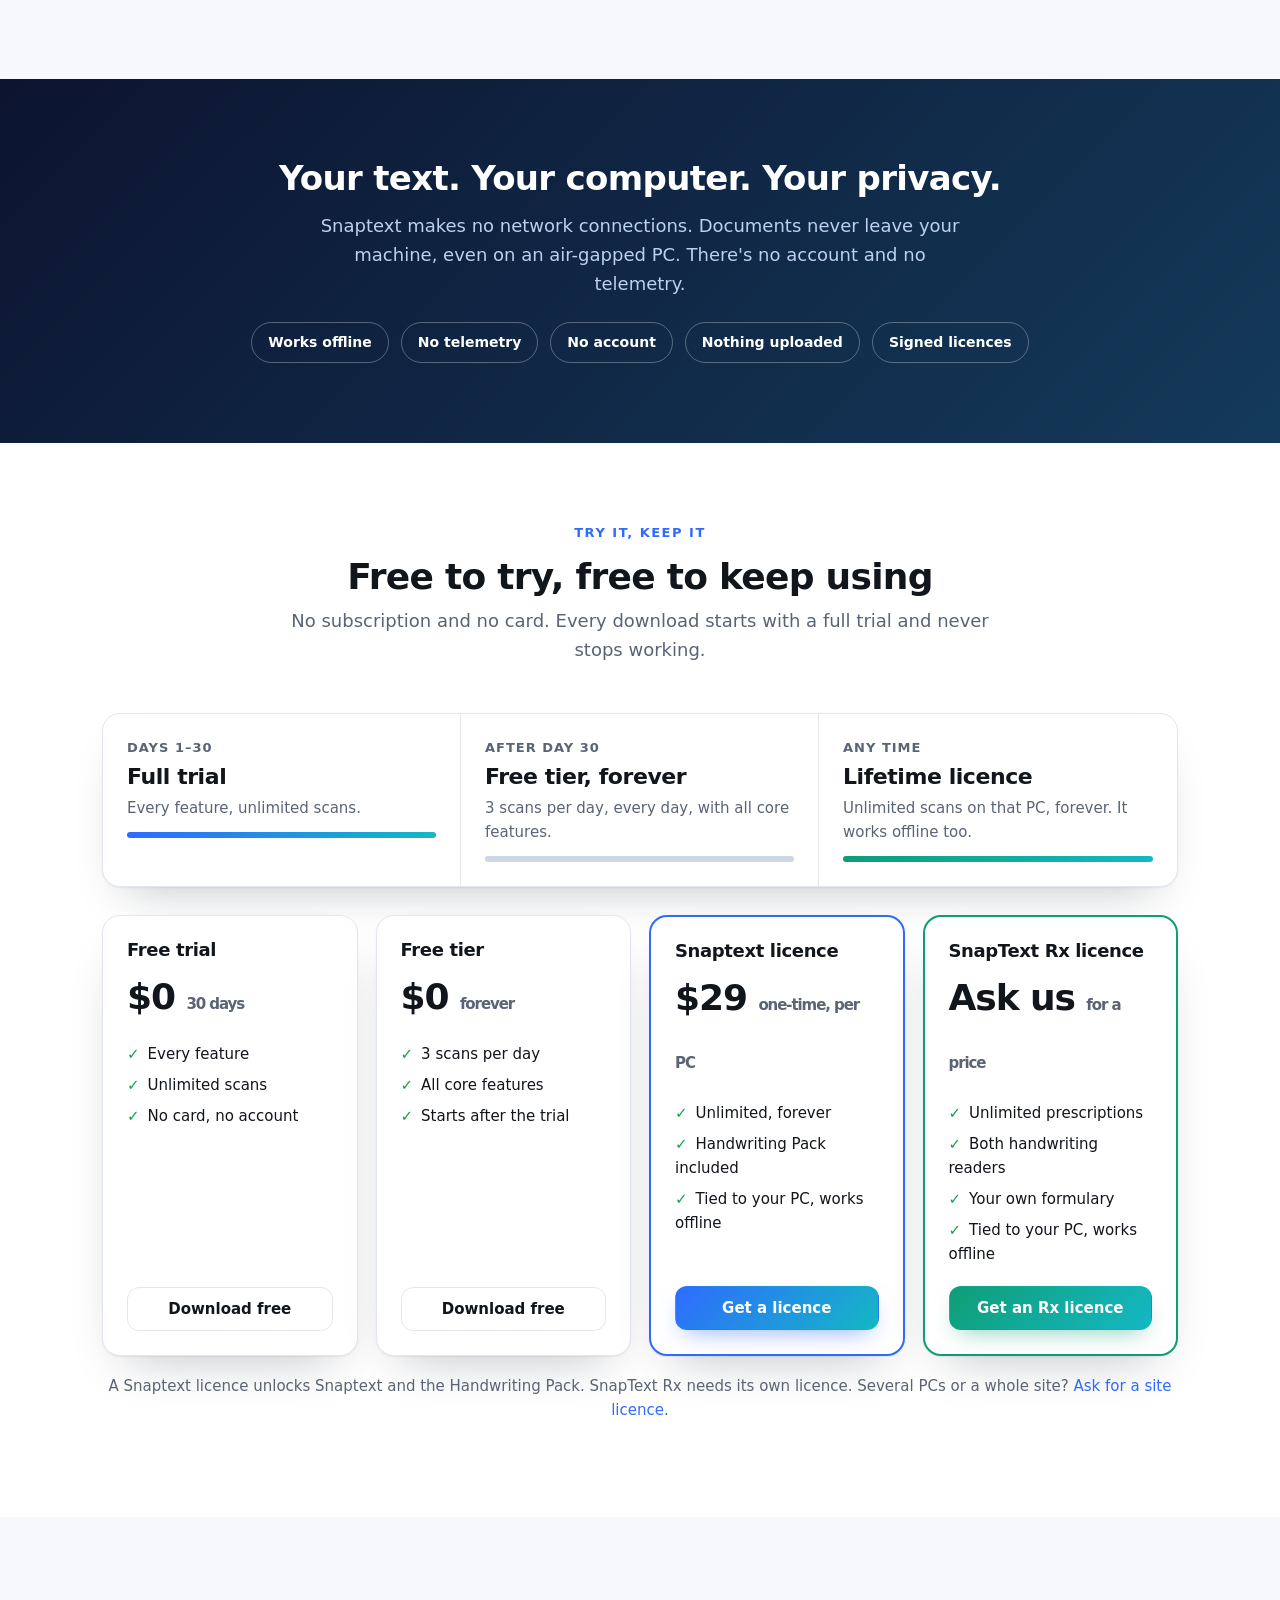
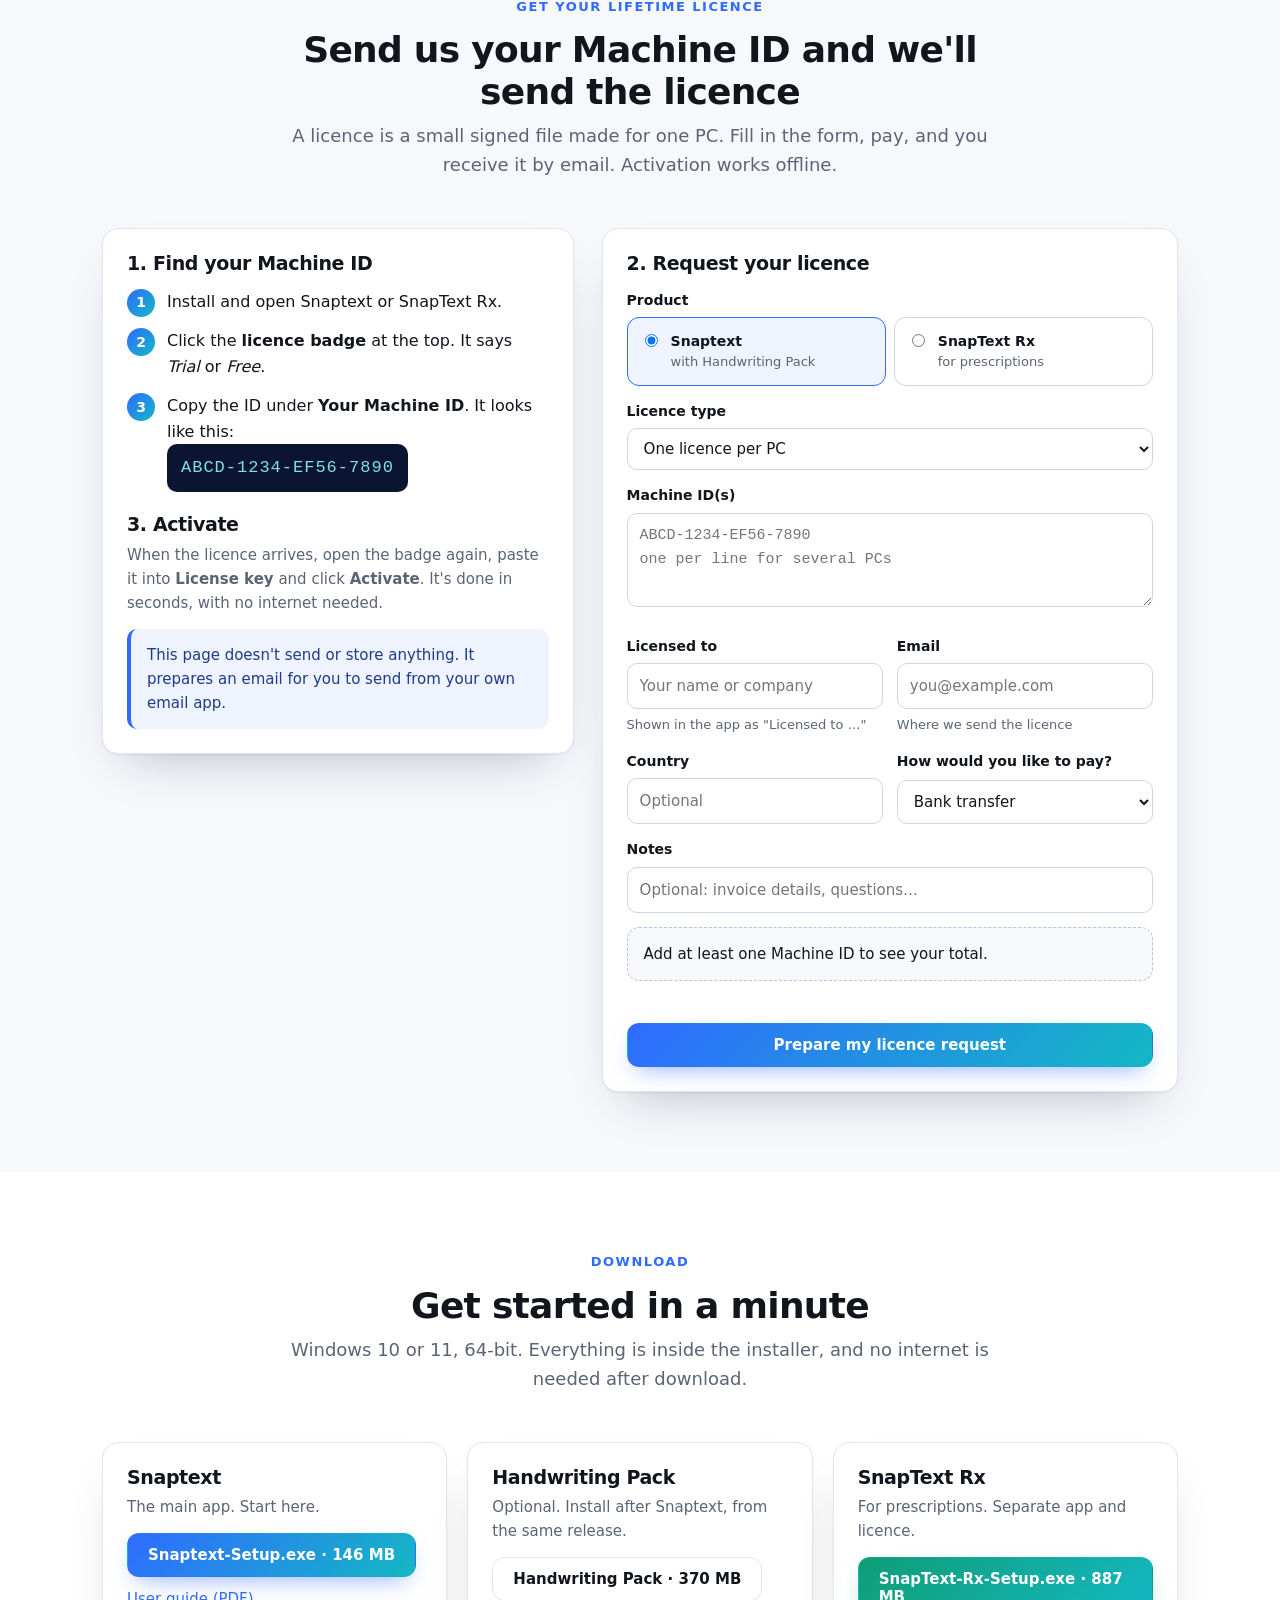
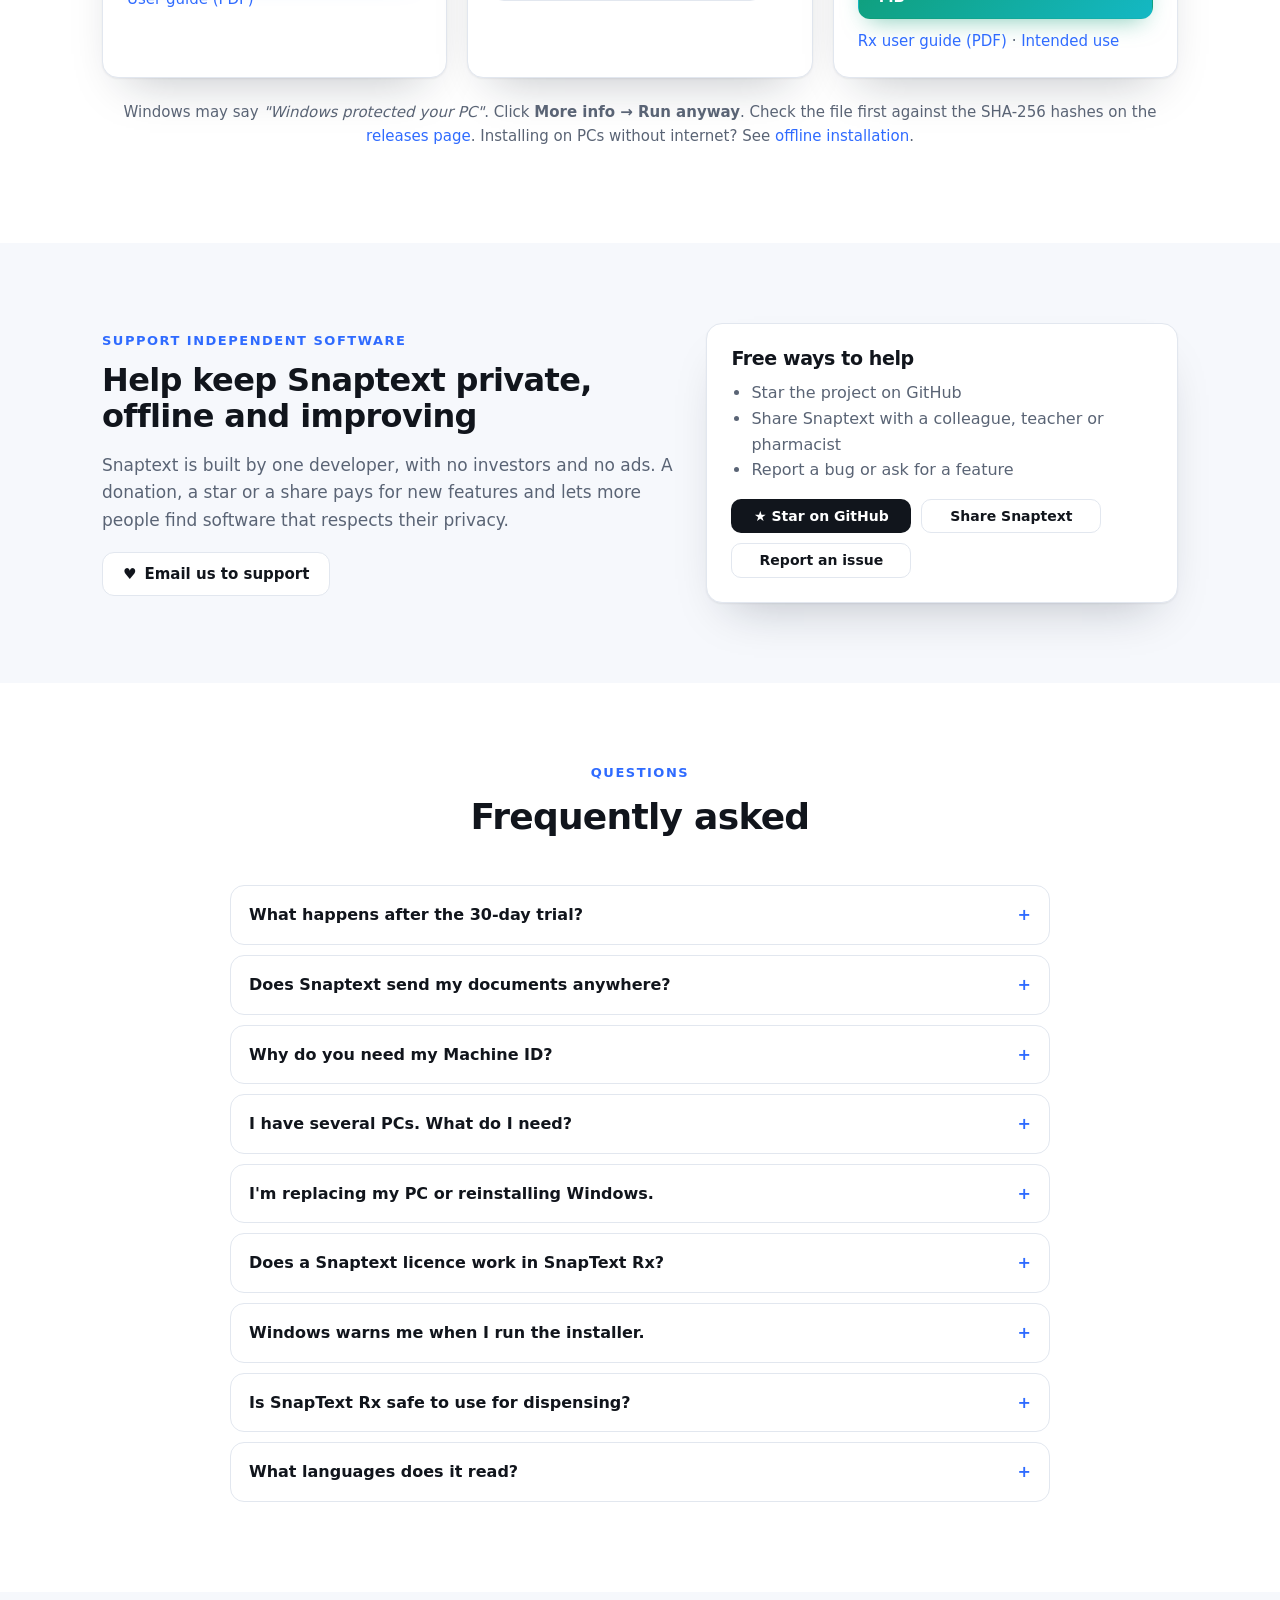
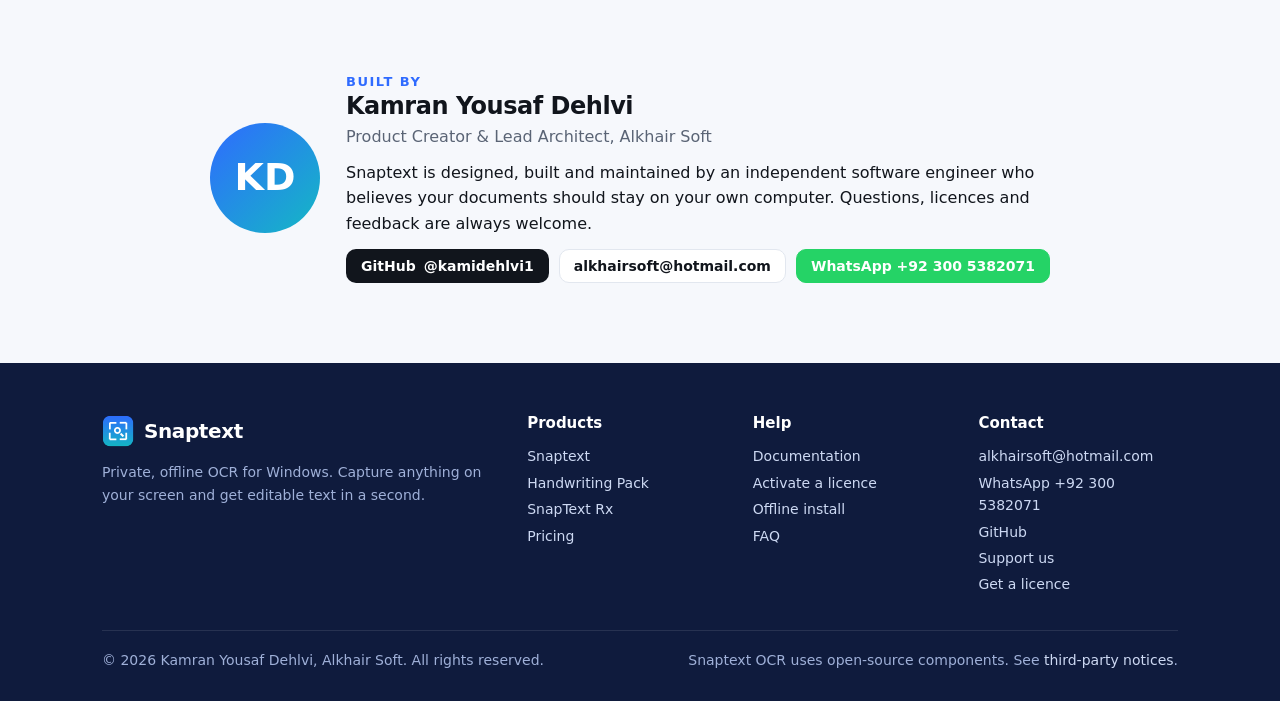
==== commit 69847a67: "Demo video at the top; WhatsApp contact Co-Authored-By: Claude Opus 5.5 <noreply@anthropic.com>" ====
--- a/index.html
+++ b/index.html
@@ -16,7 +16,7 @@
 <meta name="twitter:card" content="summary_large_image">
 <meta name="theme-color" content="#0f1b3d">
 <link rel="icon" href="assets/snaptext.png">
-<link rel="stylesheet" href="assets/site.css?v=1.2.0">
+<link rel="stylesheet" href="assets/site.css?v=1.3.0">
 <script type="application/ld+json">
 {"@context":"https://schema.org","@type":"SoftwareApplication","name":"Snaptext",
  "operatingSystem":"Windows 10, Windows 11","applicationCategory":"BusinessApplication",
@@ -26,7 +26,7 @@
  "author":{"@type":"Person","name":"Kamran Yousaf Dehlvi","email":"alkhairsoft@hotmail.com"},
  "publisher":{"@type":"Organization","name":"Alkhair Soft"}}
 </script>
-<script src="assets/site.js?v=1.2.0" defer></script>
+<script src="assets/site.js?v=1.3.0" defer></script>
 </head>
 <body>
 
@@ -66,16 +66,40 @@
       </div>
     </div>
     <div class="device rv">
-      <div class="bar"><i></i><i></i><i></i></div>
-      <video class="hero-video" autoplay muted loop playsinline preload="auto" poster="assets/hero-lens.jpg" width="1280" height="720"
-             aria-label="Snaptext Lens: a box drawn over a slide in a video call reads its five lines live, they are picked and copied">
-        <source src="assets/hero-lens.mp4" type="video/mp4">
-        <img src="assets/hero-lens.jpg" alt="Snaptext Lens reading the text of a slide shared in a video call" width="1280" height="720">
-      </video>
-      <div class="device-cap">Real footage: Snaptext Lens reading a slide in a video call</div>
+      <div class="bar"><i></i><i></i><i></i><span>Snaptext in action · 1:47</span></div>
+      <div class="vwrap">
+        <video class="hero-video" id="heroVideo" autoplay muted loop playsinline preload="metadata" poster="assets/demo-poster.jpg" width="1280" height="720"
+               aria-label="Snaptext demo: Lens reading a slide in a video call, a scanned report read with confidence scores, its table kept, and answer sheets marked">
+          <source src="assets/Snaptext-demo.mp4" type="video/mp4">
+          <img src="assets/hero-lens.jpg" alt="Snaptext Lens reading the text of a slide shared in a video call" width="1280" height="720">
+        </video>
+        <button class="sound" id="heroSound" type="button"><svg viewBox="0 0 24 24" fill="currentColor"><path d="M8 5v14l11-7z"/></svg>Watch with sound</button>
+      </div>
+      <div class="device-cap">Filmed in the real app: Lens, scans, tables, screen capture and OMR</div>
     </div>
   </div>
 </header>
+
+<!-- ============================== DEMO ============================== -->
+<section id="demo">
+  <div class="wrap">
+    <div class="head rv">
+      <div class="eyebrow">See it in action</div>
+      <h2>The real app, at work</h2>
+      <p>Every picture here is a screenshot of Snaptext itself. The video above shows them in motion.</p>
+    </div>
+    <div class="shots">
+      <figure class="rv"><img src="assets/shots/scan.jpg" alt="A scanned report imported into Snaptext: every line outlined in green, 35 lines at 99.3% confidence" loading="lazy" width="1280" height="720">
+        <figcaption><b>Import a scan or PDF.</b> Every line is outlined, with a confidence score.</figcaption></figure>
+      <figure class="rv"><img src="assets/shots/markdown.jpg" alt="The same report as Markdown, with the results table kept as a table" loading="lazy" width="1280" height="720">
+        <figcaption><b>Tables stay tables.</b> Copy as text, Markdown or JSON.</figcaption></figure>
+      <figure class="rv"><img src="assets/shots/omr.jpg" alt="OMR: three answer sheets marked against a key, scores 19, 16 and 13 out of 20" loading="lazy" width="1280" height="720">
+        <figcaption><b>Mark answer sheets.</b> Print bubble sheets, then mark a stack of scans against your key.</figcaption></figure>
+      <figure class="rv"><img src="assets/shots/capture.jpg" alt="The capture panel: Snaptext Lens, Quick snip, Pick a window and Whole screen" loading="lazy" width="1280" height="720">
+        <figcaption><b>Capture from screen.</b> Lens, a quick snip, one window or the whole screen.</figcaption></figure>
+    </div>
+  </div>
+</section>
 
 <!-- ============================== PRODUCTS ============================== -->
 <section id="products">
@@ -162,32 +186,7 @@
   </div>
 </section>
 
-<!-- ============================== DEMO ============================== -->
-<section id="demo">
-  <div class="wrap">
-    <div class="head rv">
-      <div class="eyebrow">See it in action</div>
-      <h2>Under two minutes, the real app</h2>
-      <p>Lens, file import, tables, screen capture, the Log and OMR marking, filmed in Snaptext itself.</p>
-    </div>
-    <div class="demo-video rv">
-      <video controls preload="none" playsinline poster="assets/demo-poster.jpg" width="1280" height="720">
-        <source src="assets/Snaptext-demo.mp4" type="video/mp4">
-        Your browser can't play this video. <a href="assets/Snaptext-demo.mp4">Download it</a>.
-      </video>
-    </div>
-    <div class="shots">
-      <figure class="rv"><img src="assets/shots/scan.jpg" alt="A scanned report imported into Snaptext: every line outlined in green, 35 lines at 99.3% confidence" loading="lazy" width="1280" height="720">
-        <figcaption><b>Import a scan or PDF.</b> Every line is outlined, with a confidence score.</figcaption></figure>
-      <figure class="rv"><img src="assets/shots/markdown.jpg" alt="The same report as Markdown, with the results table kept as a table" loading="lazy" width="1280" height="720">
-        <figcaption><b>Tables stay tables.</b> Copy as text, Markdown or JSON.</figcaption></figure>
-      <figure class="rv"><img src="assets/shots/omr.jpg" alt="OMR: three answer sheets marked against a key, scores 19, 16 and 13 out of 20" loading="lazy" width="1280" height="720">
-        <figcaption><b>Mark answer sheets.</b> Print bubble sheets, then mark a stack of scans against your key.</figcaption></figure>
-      <figure class="rv"><img src="assets/shots/capture.jpg" alt="The capture panel: Snaptext Lens, Quick snip, Pick a window and Whole screen" loading="lazy" width="1280" height="720">
-        <figcaption><b>Capture from screen.</b> Lens, a quick snip, one window or the whole screen.</figcaption></figure>
-    </div>
-  </div>
-</section>
+
 
 <!-- ============================== LENS ============================== -->
 <section>
@@ -336,10 +335,11 @@
         </form>
 
         <div class="out" id="req-out" style="margin-top:16px">
-          <p class="ok-msg">Your request <span id="req-ref"></span> is ready. Send it to <span class="to-addr"></span>:</p>
+          <p class="ok-msg">Your request <span id="req-ref"></span> is ready. Send it by email to <span class="to-addr"></span> or on WhatsApp to <span class="to-wa"></span>:</p>
           <pre id="req-text"></pre>
           <div class="actions">
             <a class="btn primary small" id="req-mail" href="#">Open in my email app</a>
+            <a class="btn wa small" id="req-wa" href="#" target="_blank" rel="noopener">Send on WhatsApp</a>
             <button class="btn line small" id="req-copy" type="button">Copy request</button>
             <button class="btn line small" id="req-save" type="button">Save as text file</button>
           </div>
@@ -426,6 +426,7 @@
         <div class="links">
           <a class="btn dark small" data-gh="profile" href="#" target="_blank" rel="noopener">GitHub <span data-gh-name></span></a>
           <a class="btn line small" data-mail="Snaptext" href="#"></a>
+          <a class="btn wa small" data-wa="Hello, I have a question about Snaptext." href="#"></a>
         </div>
       </div>
     </div>
@@ -439,7 +440,7 @@
         <p>Private, offline OCR for Windows. Capture anything on your screen and get editable text in a second.</p></div>
       <div><h4>Products</h4><a href="#products">Snaptext</a><a href="#products">Handwriting Pack</a><a href="#rx">SnapText Rx</a><a href="#pricing">Pricing</a></div>
       <div><h4>Help</h4><a href="docs.html">Documentation</a><a href="docs.html#activate">Activate a licence</a><a href="docs.html#offline">Offline install</a><a href="#faq">FAQ</a></div>
-      <div><h4>Contact</h4><a data-mail="Snaptext" href="#"></a><a data-gh="profile" href="#">GitHub</a><a href="#support">Support us</a><a href="#licence">Get a licence</a></div>
+      <div><h4>Contact</h4><a data-mail="Snaptext" href="#"></a><a data-wa="Hello, I have a question about Snaptext." href="#"></a><a data-gh="profile" href="#">GitHub</a><a href="#support">Support us</a><a href="#licence">Get a licence</a></div>
     </div>
     <div class="legal">
       <span>© <span class="yr"></span> Kamran Yousaf Dehlvi, Alkhair Soft. All rights reserved.</span>
--- a/assets/site.css
+++ b/assets/site.css
@@ -36,6 +36,8 @@
 .btn.line{background:#fff;color:var(--ink);border-color:var(--line)}
 .btn.line:hover{border-color:var(--brand);color:var(--brand)}
 .btn.dark{background:var(--ink);color:#fff}
+.btn.wa{background:#25d366;color:#fff;border-color:#25d366}
+.btn.wa:hover{background:#1ebe5b}
 .btn.small{padding:8px 14px;font-size:14px;border-radius:10px}
 .btn svg{width:18px;height:18px;flex:none}
 .btn[aria-disabled="true"]{opacity:.5;pointer-events:none}
@@ -73,8 +75,14 @@
 .device img{width:100%;border-radius:9px;display:block}
 .device video{width:100%;height:auto;aspect-ratio:16/9;border-radius:9px;display:block;background:#0b1430}
 .device-cap{font-size:12.5px;color:#8ea0c8;text-align:center;padding:9px 4px 2px}
-.demo-video{max-width:980px;margin:0 auto 34px;border-radius:16px;overflow:hidden;box-shadow:var(--shadow);background:#0b1430}
-.demo-video video{width:100%;height:auto;aspect-ratio:16/9;display:block}
+.hero .wrap{grid-template-columns:.88fr 1.12fr}
+.device .bar span{margin-left:auto;font-size:12px;color:#8ea0c8;letter-spacing:.2px}
+.vwrap{position:relative}
+.sound{position:absolute;left:14px;bottom:14px;display:inline-flex;align-items:center;gap:8px;border:0;cursor:pointer;
+  font-family:inherit;font-size:14px;font-weight:600;line-height:1;color:#fff;background:rgba(10,16,32,.82);padding:11px 16px 11px 13px;border-radius:999px;
+  box-shadow:0 6px 18px rgba(0,0,0,.35);backdrop-filter:blur(6px)}
+.sound:hover{background:var(--brand)}
+.sound svg{width:16px;height:16px}
 .shots{display:grid;grid-template-columns:1fr 1fr;gap:22px}
 .shots figure{margin:0;background:var(--card,#fff);border:1px solid var(--line);border-radius:14px;overflow:hidden}
 .shots img{width:100%;height:auto;display:block;border-bottom:1px solid var(--line)}
